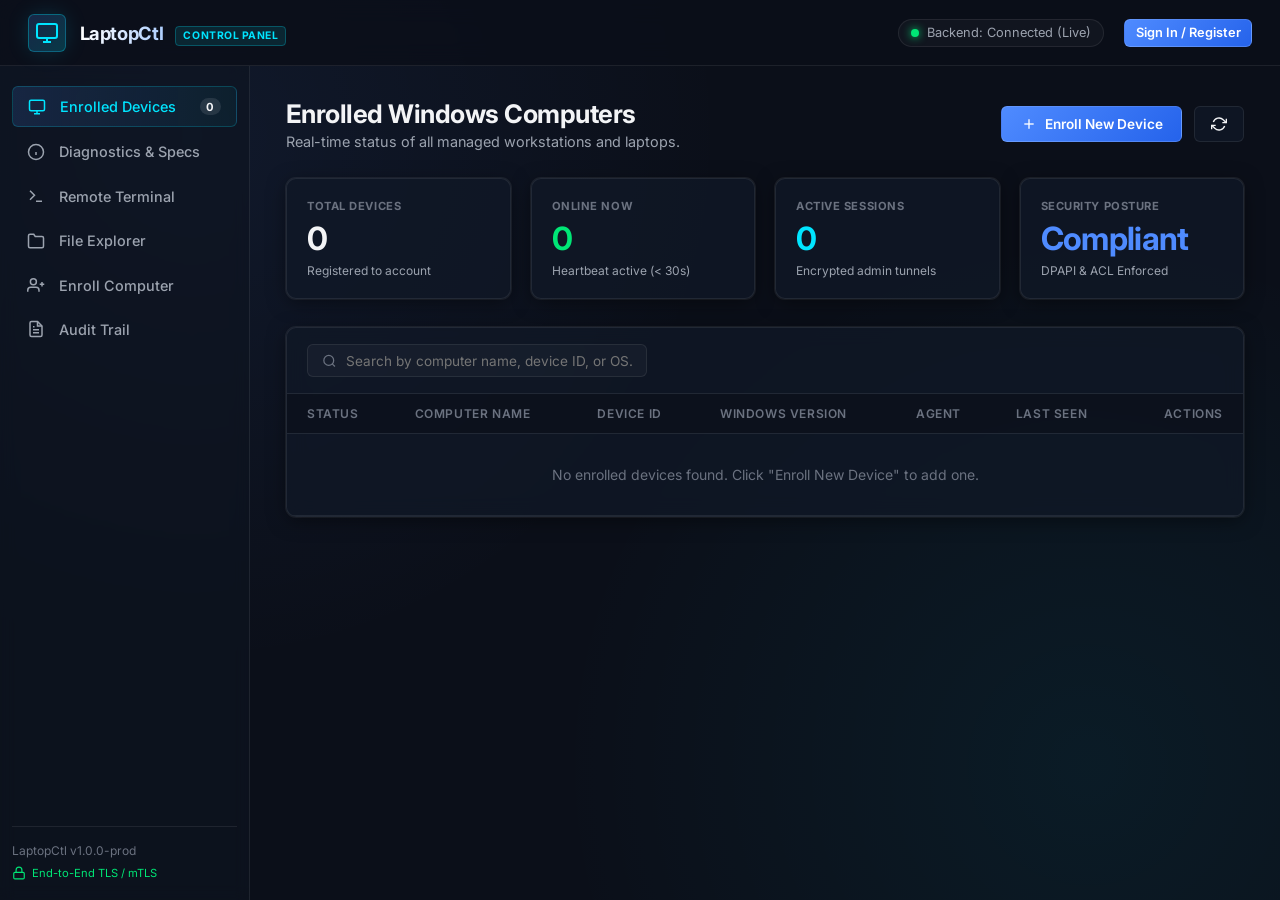
==== dashboard/index.html @ 9b88d280 "feat: Add interactive GUI/URL launcher, live remote file explorer, and directory navigation" ====
<!DOCTYPE html>
<html lang="en">
<head>
  <meta charset="UTF-8">
  <meta name="viewport" content="width=device-width, initial-scale=1.0">
  <title>LaptopCtl — Windows Remote Administration Platform</title>
  <meta name="description" content="Production-grade Windows remote administration platform inspired by ADB. Inspect hardware, run diagnostics, transfer files, and manage enrolled machines.">
  <link rel="preconnect" href="https://fonts.googleapis.com">
  <link rel="preconnect" href="https://fonts.gstatic.com" crossorigin>
  <link href="https://fonts.googleapis.com/css2?family=Inter:wght@300;400;500;600;700&family=JetBrains+Mono:wght@400;500;600&display=swap" rel="stylesheet">
  <link rel="stylesheet" href="styles.css">
</head>
<body>
  <div id="app" class="app-container">
    <!-- Top Navigation Bar -->
    <header class="app-header">
      <div class="brand">
        <div class="logo-icon">
          <svg width="24" height="24" viewBox="0 0 24 24" fill="none" stroke="currentColor" stroke-width="2">
            <rect x="2" y="3" width="20" height="14" rx="2" ry="2"></rect>
            <line x1="8" y1="21" x2="16" y2="21"></line>
            <line x1="12" y1="17" x2="12" y2="21"></line>
          </svg>
        </div>
        <div>
          <span class="brand-title">LaptopCtl</span>
          <span class="brand-badge">CONTROL PANEL</span>
        </div>
      </div>

      <div class="header-status">
        <div class="backend-indicator" id="backend-indicator">
          <span class="status-dot"></span>
          <span id="backend-status-text">Backend: Connected</span>
        </div>
        <div class="user-profile" id="user-profile" style="display: none;">
          <span class="user-avatar" id="header-avatar">AD</span>
          <span class="user-email" id="header-user-email">admin@example.com</span>
          <button class="btn-ghost btn-sm" id="btn-logout" title="Log Out">Log Out</button>
        </div>
        <button class="btn-primary btn-sm" id="btn-open-auth">Sign In / Register</button>
      </div>
    </header>

    <!-- Main Sidebar + Content Layout -->
    <div class="app-body">
      <aside class="sidebar">
        <nav class="nav-menu">
          <button class="nav-item active" data-tab="devices" id="tab-btn-devices">
            <svg width="18" height="18" viewBox="0 0 24 24" fill="none" stroke="currentColor" stroke-width="2">
              <rect x="2" y="3" width="20" height="14" rx="2" ry="2"></rect>
              <line x1="8" y1="21" x2="16" y2="21"></line>
              <line x1="12" y1="17" x2="12" y2="21"></line>
            </svg>
            <span>Enrolled Devices</span>
            <span class="counter-badge" id="badge-device-count">0</span>
          </button>

          <button class="nav-item" data-tab="inspector" id="tab-btn-inspector">
            <svg width="18" height="18" viewBox="0 0 24 24" fill="none" stroke="currentColor" stroke-width="2">
              <circle cx="12" cy="12" r="10"></circle>
              <line x1="12" y1="16" x2="12" y2="12"></line>
              <line x1="12" y1="8" x2="12.01" y2="8"></line>
            </svg>
            <span>Diagnostics & Specs</span>
          </button>

          <button class="nav-item" data-tab="terminal" id="tab-btn-terminal">
            <svg width="18" height="18" viewBox="0 0 24 24" fill="none" stroke="currentColor" stroke-width="2">
              <polyline points="4 17 10 11 4 5"></polyline>
              <line x1="12" y1="19" x2="20" y2="19"></line>
            </svg>
            <span>Remote Terminal</span>
          </button>

          <button class="nav-item" data-tab="files" id="tab-btn-files">
            <svg width="18" height="18" viewBox="0 0 24 24" fill="none" stroke="currentColor" stroke-width="2">
              <path d="M22 19a2 2 0 0 1-2 2H4a2 2 0 0 1-2-2V5a2 2 0 0 1 2-2h5l2 3h9a2 2 0 0 1 2 2z"></path>
            </svg>
            <span>File Explorer</span>
          </button>

          <button class="nav-item" data-tab="enroll" id="tab-btn-enroll">
            <svg width="18" height="18" viewBox="0 0 24 24" fill="none" stroke="currentColor" stroke-width="2">
              <path d="M16 21v-2a4 4 0 0 0-4-4H5a4 4 0 0 0-4 4v2"></path>
              <circle cx="8.5" cy="7.5" r="4"></circle>
              <line x1="20" y1="8" x2="20" y2="14"></line>
              <line x1="23" y1="11" x2="17" y2="11"></line>
            </svg>
            <span>Enroll Computer</span>
          </button>

          <button class="nav-item" data-tab="audit" id="tab-btn-audit">
            <svg width="18" height="18" viewBox="0 0 24 24" fill="none" stroke="currentColor" stroke-width="2">
              <path d="M14 2H6a2 2 0 0 0-2 2v16a2 2 0 0 0 2 2h12a2 2 0 0 0 2-2V8z"></path>
              <polyline points="14 2 14 8 20 8"></polyline>
              <line x1="16" y1="13" x2="8" y2="13"></line>
              <line x1="16" y1="17" x2="8" y2="17"></line>
              <polyline points="10 9 9 9 8 9"></polyline>
            </svg>
            <span>Audit Trail</span>
          </button>
        </nav>

        <div class="sidebar-footer">
          <div class="version-label">LaptopCtl v1.0.0-prod</div>
          <div class="security-badge">
            <svg width="14" height="14" viewBox="0 0 24 24" fill="none" stroke="currentColor" stroke-width="2">
              <rect x="3" y="11" width="18" height="11" rx="2" ry="2"></rect>
              <path d="M7 11V7a5 5 0 0 1 10 0v4"></path>
            </svg>
            <span>End-to-End TLS / mTLS</span>
          </div>
        </div>
      </aside>

      <!-- Main Dynamic Content Views -->
      <main class="content-area">
        <!-- 1. Enrolled Devices Tab -->
        <section class="tab-pane active" id="pane-devices">
          <div class="pane-header">
            <div>
              <h1 class="pane-title">Enrolled Windows Computers</h1>
              <p class="pane-subtitle">Real-time status of all managed workstations and laptops.</p>
            </div>
            <div class="pane-actions">
              <button class="btn-primary" id="btn-quick-enroll">
                <svg width="16" height="16" viewBox="0 0 24 24" fill="none" stroke="currentColor" stroke-width="2">
                  <line x1="12" y1="5" x2="12" y2="19"></line>
                  <line x1="5" y1="12" x2="19" y2="12"></line>
                </svg>
                <span>Enroll New Device</span>
              </button>
              <button class="btn-secondary" id="btn-refresh-devices" title="Refresh">
                <svg width="16" height="16" viewBox="0 0 24 24" fill="none" stroke="currentColor" stroke-width="2">
                  <polyline points="23 4 23 10 17 10"></polyline>
                  <polyline points="1 20 1 14 7 14"></polyline>
                  <path d="M3.51 9a9 9 0 0 1 14.85-3.36L23 10M1 14l4.64 4.36A9 9 0 0 0 20.49 15"></path>
                </svg>
              </button>
            </div>
          </div>

          <!-- Quick Metrics Bar -->
          <div class="metrics-grid">
            <div class="metric-card">
              <div class="metric-label">TOTAL DEVICES</div>
              <div class="metric-value" id="stat-total-devices">0</div>
              <div class="metric-sub">Registered to account</div>
            </div>
            <div class="metric-card">
              <div class="metric-label">ONLINE NOW</div>
              <div class="metric-value text-green" id="stat-online-devices">0</div>
              <div class="metric-sub">Heartbeat active (< 30s)</div>
            </div>
            <div class="metric-card">
              <div class="metric-label">ACTIVE SESSIONS</div>
              <div class="metric-value text-cyan" id="stat-active-sessions">0</div>
              <div class="metric-sub">Encrypted admin tunnels</div>
            </div>
            <div class="metric-card">
              <div class="metric-label">SECURITY POSTURE</div>
              <div class="metric-value text-blue">Compliant</div>
              <div class="metric-sub">DPAPI & ACL Enforced</div>
            </div>
          </div>

          <!-- Devices Table Container -->
          <div class="card table-card">
            <div class="table-toolbar">
              <div class="search-box">
                <svg width="16" height="16" viewBox="0 0 24 24" fill="none" stroke="currentColor" stroke-width="2">
                  <circle cx="11" cy="11" r="8"></circle>
                  <line x1="21" y1="21" x2="16.65" y2="16.65"></line>
                </svg>
                <input type="text" id="device-search-input" placeholder="Search by computer name, device ID, or OS...">
              </div>
            </div>

            <div class="table-wrapper">
              <table class="data-table" id="devices-table">
                <thead>
                  <tr>
                    <th>Status</th>
                    <th>Computer Name</th>
                    <th>Device ID</th>
                    <th>Windows Version</th>
                    <th>Agent</th>
                    <th>Last Seen</th>
                    <th class="text-right">Actions</th>
                  </tr>
                </thead>
                <tbody id="devices-tbody">
                  <!-- Populated via app.js -->
                </tbody>
              </table>
            </div>
          </div>
        </section>

        <!-- 2. Device Inspector / Diagnostics Tab -->
        <section class="tab-pane" id="pane-inspector">
          <div class="pane-header">
            <div>
              <h1 class="pane-title">Hardware & System Diagnostics</h1>
              <p class="pane-subtitle" id="inspector-device-subtitle">Inspecting selected workstation</p>
            </div>
            <div class="pane-actions">
              <select class="select-dropdown" id="inspector-device-select">
                <option value="">Select a device...</option>
              </select>
              <button class="btn-primary" id="btn-fetch-diagnostics">
                <span>Refresh Diagnostics</span>
              </button>
            </div>
          </div>

          <div class="inspector-layout">
            <!-- Hardware Specs Panel -->
            <div class="card spec-card">
              <div class="card-title">Computer Specifications</div>
              <div class="spec-grid" id="spec-grid-content">
                <div class="spec-item">
                  <span class="spec-label">Machine Name</span>
                  <span class="spec-value" id="spec-computer-name">-</span>
                </div>
                <div class="spec-item">
                  <span class="spec-label">Processor</span>
                  <span class="spec-value" id="spec-cpu">-</span>
                </div>
                <div class="spec-item">
                  <span class="spec-label">Total RAM</span>
                  <span class="spec-value" id="spec-ram">-</span>
                </div>
                <div class="spec-item">
                  <span class="spec-label">Operating System</span>
                  <span class="spec-value" id="spec-os">-</span>
                </div>
                <div class="spec-item">
                  <span class="spec-label">Architecture</span>
                  <span class="spec-value" id="spec-arch">-</span>
                </div>
                <div class="spec-item">
                  <span class="spec-label">Agent Version</span>
                  <span class="spec-value" id="spec-agent">-</span>
                </div>
              </div>
            </div>

            <!-- Storage Visualizer -->
            <div class="card">
              <div class="card-title">Storage & Disk Capacity</div>
              <div class="storage-list" id="storage-list-content">
                <!-- Dynamically rendered -->
              </div>
            </div>

            <!-- Network Adapters -->
            <div class="card">
              <div class="card-title">Network Interfaces</div>
              <div class="network-list" id="network-list-content">
                <!-- Dynamically rendered -->
              </div>
            </div>

            <!-- Process Explorer -->
            <div class="card full-width">
              <div class="card-title-row">
                <div class="card-title">Running Processes</div>
                <input type="text" class="input-sm" id="process-search-input" placeholder="Filter processes...">
              </div>
              <div class="table-wrapper max-h-350">
                <table class="data-table" id="process-table">
                  <thead>
                    <tr>
                      <th>PID</th>
                      <th>Process Name</th>
                      <th>Working Set (RAM)</th>
                      <th>Started</th>
                      <th>Description</th>
                    </tr>
                  </thead>
                  <tbody id="process-tbody">
                    <!-- Populated dynamically -->
                  </tbody>
                </table>
              </div>
            </div>
          </div>
        </section>

        <!-- 3. Remote Terminal Tab -->
        <section class="tab-pane" id="pane-terminal">
          <div class="pane-header">
            <div>
              <h1 class="pane-title">Remote Administration Console</h1>
              <p class="pane-subtitle">Execute approved administrative commands securely over encrypted relay tunnel.</p>
            </div>
            <div class="pane-actions">
              <select class="select-dropdown" id="terminal-device-select">
                <option value="">Select target computer...</option>
              </select>
            </div>
          </div>

          <div class="terminal-container">
            <div class="terminal-header">
              <div class="terminal-dots">
                <span class="dot red"></span>
                <span class="dot yellow"></span>
                <span class="dot green"></span>
              </div>
              <span class="terminal-title" id="terminal-title">PowerShell Remote Administration Session</span>
              <button class="btn-ghost btn-sm" id="btn-clear-terminal">Clear Console</button>
            </div>
            <div class="terminal-screen" id="terminal-output">
              <div class="terminal-line text-cyan">LaptopCtl Interactive Remote Terminal [Version 1.0.0]</div>
              <div class="terminal-line text-grey">All commands execute under target Windows Service context (NT AUTHORITY\SYSTEM).</div>
              <div class="terminal-line text-grey">Select an enrolled target device above and type administrative commands below.</div>
              <div class="terminal-line text-green">💡 Interactive Screen Actions: Type 'open https://youtube.com' or 'open C:\' to launch directly on the user's screen!</div>
              <br>
            </div>
            <form class="terminal-input-bar" id="terminal-form">
              <span class="terminal-prompt">PS&gt;</span>
              <input type="text" id="terminal-input" placeholder="Enter administrative command (e.g. open https://youtube.com, dir, ipconfig)..." autocomplete="off">
              <button type="submit" class="btn-primary" id="btn-terminal-send">Execute</button>
            </form>
          </div>
        </section>

        <!-- 4. File Explorer Tab -->
        <section class="tab-pane" id="pane-files">
          <div class="pane-header">
            <div>
              <h1 class="pane-title">Live Remote File Manager</h1>
              <p class="pane-subtitle">Browse directories and download files directly from the target computer in real-time.</p>
            </div>
            <div class="pane-actions">
              <select class="select-dropdown" id="files-device-select">
                <option value="">Select computer...</option>
              </select>
            </div>
          </div>

          <div class="card">
            <!-- Quick Location Shortcuts -->
            <div class="path-shortcuts" style="display: flex; gap: 0.5rem; margin-bottom: 0.75rem; flex-wrap: wrap;">
              <button type="button" class="btn-secondary btn-sm" onclick="enterDirectory('drives')">💻 All Drives</button>
              <button type="button" class="btn-secondary btn-sm" onclick="enterDirectory('C:\\')">📁 C:\</button>
              <button type="button" class="btn-secondary btn-sm" onclick="enterDirectory('C:\\Users')">👥 C:\Users</button>
              <button type="button" class="btn-secondary btn-sm" onclick="enterDirectory('C:\\Windows')">⚙️ C:\Windows</button>
            </div>

            <!-- Path Navigation Bar -->
            <div class="path-bar">
              <button class="btn-secondary btn-sm" id="btn-path-up" title="Up one folder">
                <svg width="14" height="14" viewBox="0 0 24 24" fill="none" stroke="currentColor" stroke-width="2">
                  <polyline points="18 15 12 9 6 15"></polyline>
                </svg>
              </button>
              <input type="text" class="path-input" id="files-current-path" value="C:\Users">
              <button class="btn-primary btn-sm" id="btn-path-go">Go</button>
            </div>

            <!-- Files Table -->
            <div class="table-wrapper max-h-450">
              <table class="data-table">
                <thead>
                  <tr>
                    <th>Name</th>
                    <th>Type</th>
                    <th>Size</th>
                    <th>Last Modified</th>
                    <th class="text-right">Actions</th>
                  </tr>
                </thead>
                <tbody id="files-tbody">
                  <!-- Rendered dynamically -->
                </tbody>
              </table>
            </div>
          </div>
        </section>

        <!-- 5. Enroll Computer Tab -->
        <section class="tab-pane" id="pane-enroll">
          <div class="pane-header">
            <div>
              <h1 class="pane-title">Enroll a Target Computer</h1>
              <p class="pane-subtitle">Generate a secure enrollment token and run the 1-liner installer on the target PC.</p>
            </div>
          </div>

          <div class="enrollment-wizard">
            <div class="card wizard-step-card">
              <div class="step-num">1</div>
              <div class="step-body">
                <h3>Generate One-Time Enrollment Code</h3>
                <p>Generates an 8-character cryptographic enrollment code that authorizes a single computer to bind to your LaptopCtl account.</p>
                <button class="btn-primary" id="btn-generate-code">
                  <svg width="16" height="16" viewBox="0 0 24 24" fill="none" stroke="currentColor" stroke-width="2">
                    <rect x="3" y="11" width="18" height="11" rx="2" ry="2"></rect>
                    <path d="M7 11V7a5 5 0 0 1 10 0v4"></path>
                  </svg>
                  <span>Generate Enrollment Code</span>
                </button>

                <div class="code-result-box" id="code-result-box" style="display: none;">
                  <div class="code-display">
                    <span class="code-label">CODE:</span>
                    <span class="code-digits" id="enroll-code-text">--------</span>
                    <span class="code-timer" id="enroll-code-timer">Expires in 15:00</span>
                  </div>
                </div>
              </div>
            </div>

            <div class="card wizard-step-card">
              <div class="step-num">2</div>
              <div class="step-body">
                <h3>Run PowerShell Command on Target PC</h3>
                <p>On the target Windows laptop or workstation, open PowerShell as <strong>Administrator</strong> and execute this command:</p>

                <div class="code-snippet-box">
                  <pre id="enroll-command-preview">irm https://api.laptopctl.example.com/install.ps1 | iex</pre>
                  <button class="btn-secondary btn-sm copy-btn" id="btn-copy-command">
                    <svg width="14" height="14" viewBox="0 0 24 24" fill="none" stroke="currentColor" stroke-width="2">
                      <rect x="9" y="9" width="13" height="13" rx="2" ry="2"></rect>
                      <path d="M5 15H4a2 2 0 0 1-2-2V4a2 2 0 0 1 2-2h9a2 2 0 0 1 2 2v1"></path>
                    </svg>
                    <span>Copy Command</span>
                  </button>
                </div>

                <div class="wizard-notes">
                  <div class="note-item">
                    <svg width="14" height="14" viewBox="0 0 24 24" fill="none" stroke="currentColor" stroke-width="2">
                      <polyline points="20 6 9 17 4 12"></polyline>
                    </svg>
                    <span>Automatically registers and starts the <code>LaptopCtlAgent</code> Windows background service.</span>
                  </div>
                  <div class="note-item">
                    <svg width="14" height="14" viewBox="0 0 24 24" fill="none" stroke="currentColor" stroke-width="2">
                      <polyline points="20 6 9 17 4 12"></polyline>
                    </svg>
                    <span>Generates machine-bound RSA key pair protected by Windows DPAPI.</span>
                  </div>
                  <div class="note-item">
                    <svg width="14" height="14" viewBox="0 0 24 24" fill="none" stroke="currentColor" stroke-width="2">
                      <polyline points="20 6 9 17 4 12"></polyline>
                    </svg>
                    <span>No open inbound firewall ports required — connects outbound to central relay.</span>
                  </div>
                </div>
              </div>
            </div>
          </div>
        </section>

        <!-- 6. Audit Trail Tab -->
        <section class="tab-pane" id="pane-audit">
          <div class="pane-header">
            <div>
              <h1 class="pane-title">Immutable Audit Trail</h1>
              <p class="pane-subtitle">Security log of all administrative actions, enrollments, sessions, and commands.</p>
            </div>
            <div class="pane-actions">
              <button class="btn-secondary" id="btn-refresh-audit">
                <span>Refresh Audit Log</span>
              </button>
            </div>
          </div>

          <div class="card table-card">
            <div class="table-wrapper">
              <table class="data-table" id="audit-table">
                <thead>
                  <tr>
                    <th>Timestamp</th>
                    <th>Event Type</th>
                    <th>Target Device</th>
                    <th>Status</th>
                    <th>IP Address</th>
                    <th>Details</th>
                  </tr>
                </thead>
                <tbody id="audit-tbody">
                  <!-- Populated dynamically -->
                </tbody>
              </table>
            </div>
          </div>
        </section>
      </main>
    </div>
  <!-- Auth Modal (Single Administrator Sign In) -->
  <div class="modal-overlay" id="auth-modal" style="display: none;">
    <div class="modal-card">
      <div class="modal-header">
        <h2 id="auth-modal-title">Administrator Sign In</h2>
        <button type="button" class="btn-close" id="btn-close-auth">&times;</button>
      </div>
      <p style="font-size: 0.85rem; color: var(--text-muted); margin-bottom: 1.25rem;">
        Single-admin access is active. Click <strong>"Sign In as Admin"</strong> below:
      </p>
      <form id="auth-form" class="auth-form">
        <div class="form-group">
          <label for="auth-email">Master Admin ID</label>
          <input type="email" id="auth-email" value="admin@laptopctl.com" required autocomplete="username">
        </div>
        <div class="form-group">
          <label for="auth-password">Password</label>
          <input type="password" id="auth-password" value="AdminPassword123!" required autocomplete="current-password">
        </div>
        <div id="auth-msg" class="auth-msg" style="display: none;"></div>
        <button type="submit" class="btn-primary w-full" id="btn-auth-submit">Sign In as Admin</button>
      </form>
    </div>
  </div>

  <script src="app.js"></script>
</body>
</html>
---- dashboard/styles.css ----
/* ==========================================================================
   LaptopCtl Modern Web Dashboard Design System
   Curated palette: Deep Slate (#0B0F19), Frosted Glass, Neon Cyan & Cornflower
   ========================================================================== */

:root {
  --bg-main: #0B0F19;
  --bg-card: rgba(17, 24, 39, 0.75);
  --bg-card-border: rgba(255, 255, 255, 0.08);
  --bg-card-hover: rgba(26, 36, 56, 0.85);
  --bg-subtle: rgba(255, 255, 255, 0.03);

  --accent-cyan: #00E5FF;
  --accent-blue: #4F8BFF;
  --accent-green: #00E676;
  --accent-amber: #FFD600;
  --accent-red: #FF5252;
  --accent-purple: #B388FF;

  --text-primary: #F3F4F6;
  --text-secondary: #9CA3AF;
  --text-muted: #6B7280;

  --font-sans: 'Inter', -apple-system, BlinkMacSystemFont, "Segoe UI", Roboto, sans-serif;
  --font-mono: 'JetBrains Mono', Consolas, "Courier New", monospace;

  --radius-sm: 6px;
  --radius-md: 10px;
  --radius-lg: 16px;

  --shadow-card: 0 4px 20px -2px rgba(0, 0, 0, 0.5), 0 0 0 1px var(--bg-card-border);
  --shadow-glow: 0 0 25px -5px rgba(0, 229, 255, 0.25);
  --transition-smooth: all 0.2s cubic-bezier(0.16, 1, 0.3, 1);
}

* {
  box-sizing: border-box;
  margin: 0;
  padding: 0;
}

body {
  font-family: var(--font-sans);
  background-color: var(--bg-main);
  color: var(--text-primary);
  min-height: 100vh;
  overflow-x: hidden;
  background-image:
    radial-gradient(circle at 15% 15%, rgba(79, 139, 255, 0.08) 0%, transparent 40%),
    radial-gradient(circle at 85% 85%, rgba(0, 229, 255, 0.06) 0%, transparent 40%);
  background-attachment: fixed;
}

/* App Container */
.app-container {
  display: flex;
  flex-direction: column;
  height: 100vh;
}

/* Header */
.app-header {
  display: flex;
  align-items: center;
  justify-content: space-between;
  padding: 0.85rem 1.75rem;
  background: rgba(11, 15, 25, 0.85);
  backdrop-filter: blur(12px);
  border-bottom: 1px solid var(--bg-card-border);
  z-index: 100;
}

.brand {
  display: flex;
  align-items: center;
  gap: 0.85rem;
}

.logo-icon {
  display: flex;
  align-items: center;
  justify-content: center;
  width: 38px;
  height: 38px;
  background: linear-gradient(135deg, rgba(79, 139, 255, 0.2), rgba(0, 229, 255, 0.2));
  border: 1px solid rgba(0, 229, 255, 0.3);
  border-radius: var(--radius-sm);
  color: var(--accent-cyan);
  box-shadow: var(--shadow-glow);
}

.brand-title {
  font-size: 1.15rem;
  font-weight: 700;
  letter-spacing: -0.02em;
  background: linear-gradient(90deg, #FFFFFF, #B0D0FF);
  -webkit-background-clip: text;
  -webkit-text-fill-color: transparent;
}

.brand-badge {
  font-size: 0.65rem;
  font-weight: 700;
  padding: 0.15rem 0.45rem;
  margin-left: 0.5rem;
  background: rgba(0, 229, 255, 0.1);
  border: 1px solid rgba(0, 229, 255, 0.25);
  border-radius: 4px;
  color: var(--accent-cyan);
  letter-spacing: 0.05em;
}

.header-status {
  display: flex;
  align-items: center;
  gap: 1.25rem;
}

.backend-indicator {
  display: flex;
  align-items: center;
  gap: 0.5rem;
  font-size: 0.8rem;
  color: var(--text-secondary);
  background: var(--bg-subtle);
  padding: 0.35rem 0.75rem;
  border-radius: 9999px;
  border: 1px solid var(--bg-card-border);
}

.status-dot {
  width: 8px;
  height: 8px;
  border-radius: 50%;
  background-color: var(--accent-green);
  box-shadow: 0 0 8px var(--accent-green);
  animation: pulse-dot 2s infinite;
}

@keyframes pulse-dot {
  0% { transform: scale(0.95); opacity: 0.8; }
  50% { transform: scale(1.15); opacity: 1; }
  100% { transform: scale(0.95); opacity: 0.8; }
}

.user-profile {
  display: flex;
  align-items: center;
  gap: 0.6rem;
}

.user-avatar {
  width: 32px;
  height: 32px;
  border-radius: 50%;
  background: linear-gradient(135deg, var(--accent-blue), var(--accent-purple));
  color: white;
  font-size: 0.75rem;
  font-weight: 600;
  display: flex;
  align-items: center;
  justify-content: center;
}

.user-email {
  font-size: 0.85rem;
  font-weight: 500;
  color: var(--text-secondary);
}

/* Body Layout */
.app-body {
  display: flex;
  flex: 1;
  overflow: hidden;
}

/* Sidebar */
.sidebar {
  width: 250px;
  background: rgba(14, 20, 32, 0.6);
  backdrop-filter: blur(8px);
  border-right: 1px solid var(--bg-card-border);
  display: flex;
  flex-direction: column;
  justify-content: space-between;
  padding: 1.25rem 0.75rem;
}

.nav-menu {
  display: flex;
  flex-direction: column;
  gap: 0.35rem;
}

.nav-item {
  display: flex;
  align-items: center;
  gap: 0.85rem;
  padding: 0.65rem 0.95rem;
  background: transparent;
  border: none;
  border-radius: var(--radius-sm);
  color: var(--text-secondary);
  font-family: var(--font-sans);
  font-size: 0.9rem;
  font-weight: 500;
  cursor: pointer;
  text-align: left;
  transition: var(--transition-smooth);
}

.nav-item:hover {
  background: var(--bg-subtle);
  color: var(--text-primary);
}

.nav-item.active {
  background: linear-gradient(90deg, rgba(79, 139, 255, 0.15), rgba(0, 229, 255, 0.05));
  border: 1px solid rgba(0, 229, 255, 0.2);
  color: var(--accent-cyan);
}

.counter-badge {
  margin-left: auto;
  font-size: 0.7rem;
  font-weight: 700;
  padding: 0.1rem 0.4rem;
  background: rgba(255, 255, 255, 0.1);
  border-radius: 9999px;
  color: var(--text-primary);
}

.sidebar-footer {
  padding-top: 1rem;
  border-top: 1px solid var(--bg-card-border);
  display: flex;
  flex-direction: column;
  gap: 0.5rem;
}

.version-label {
  font-size: 0.75rem;
  color: var(--text-muted);
}

.security-badge {
  display: flex;
  align-items: center;
  gap: 0.4rem;
  font-size: 0.7rem;
  color: var(--accent-green);
}

/* Content Area */
.content-area {
  flex: 1;
  overflow-y: auto;
  padding: 2rem 2.25rem;
}

.tab-pane {
  display: none;
  animation: fadeIn 0.25s ease-out;
}

.tab-pane.active {
  display: block;
}

@keyframes fadeIn {
  from { opacity: 0; transform: translateY(6px); }
  to { opacity: 1; transform: translateY(0); }
}

/* Headers */
.pane-header {
  display: flex;
  align-items: center;
  justify-content: space-between;
  margin-bottom: 1.75rem;
}

.pane-title {
  font-size: 1.6rem;
  font-weight: 700;
  letter-spacing: -0.02em;
}

.pane-subtitle {
  font-size: 0.9rem;
  color: var(--text-secondary);
  margin-top: 0.25rem;
}

.pane-actions {
  display: flex;
  align-items: center;
  gap: 0.75rem;
}

/* Buttons */
.btn-primary {
  display: inline-flex;
  align-items: center;
  gap: 0.5rem;
  padding: 0.55rem 1.15rem;
  background: linear-gradient(135deg, var(--accent-blue), #2563EB);
  color: white;
  border: 1px solid rgba(255, 255, 255, 0.15);
  border-radius: var(--radius-sm);
  font-family: var(--font-sans);
  font-size: 0.85rem;
  font-weight: 600;
  cursor: pointer;
  transition: var(--transition-smooth);
}

.btn-primary:hover {
  background: linear-gradient(135deg, #60A5FA, #3B82F6);
  box-shadow: 0 0 15px rgba(59, 130, 246, 0.4);
}

.btn-secondary {
  display: inline-flex;
  align-items: center;
  gap: 0.5rem;
  padding: 0.55rem 1rem;
  background: var(--bg-card);
  color: var(--text-primary);
  border: 1px solid var(--bg-card-border);
  border-radius: var(--radius-sm);
  font-family: var(--font-sans);
  font-size: 0.85rem;
  font-weight: 500;
  cursor: pointer;
  transition: var(--transition-smooth);
}

.btn-secondary:hover {
  background: var(--bg-card-hover);
  border-color: rgba(255, 255, 255, 0.2);
}

.btn-ghost {
  background: transparent;
  border: 1px solid transparent;
  color: var(--text-secondary);
  cursor: pointer;
  font-family: var(--font-sans);
  font-size: 0.85rem;
  padding: 0.4rem 0.75rem;
  border-radius: var(--radius-sm);
  transition: var(--transition-smooth);
}

.btn-ghost:hover {
  background: var(--bg-subtle);
  color: var(--text-primary);
}

.btn-sm {
  padding: 0.35rem 0.65rem;
  font-size: 0.8rem;
}

.btn-danger-sm {
  background: rgba(255, 82, 82, 0.15);
  color: var(--accent-red);
  border: 1px solid rgba(255, 82, 82, 0.3);
  padding: 0.3rem 0.6rem;
  border-radius: var(--radius-sm);
  cursor: pointer;
  font-size: 0.75rem;
  font-weight: 500;
}

.btn-danger-sm:hover {
  background: var(--accent-red);
  color: white;
}

/* Metrics Grid */
.metrics-grid {
  display: grid;
  grid-template-columns: repeat(auto-fit, minmax(210px, 1fr));
  gap: 1.25rem;
  margin-bottom: 1.75rem;
}

.metric-card {
  background: var(--bg-card);
  border: 1px solid var(--bg-card-border);
  border-radius: var(--radius-md);
  padding: 1.25rem;
  box-shadow: var(--shadow-card);
}

.metric-label {
  font-size: 0.7rem;
  font-weight: 700;
  letter-spacing: 0.05em;
  color: var(--text-muted);
}

.metric-value {
  font-size: 2rem;
  font-weight: 700;
  margin: 0.35rem 0;
  letter-spacing: -0.02em;
}

.metric-sub {
  font-size: 0.75rem;
  color: var(--text-secondary);
}

.text-green { color: var(--accent-green); }
.text-cyan { color: var(--accent-cyan); }
.text-blue { color: var(--accent-blue); }
.text-grey { color: var(--text-muted); }

/* Cards & Tables */
.card {
  background: var(--bg-card);
  border: 1px solid var(--bg-card-border);
  border-radius: var(--radius-md);
  padding: 1.5rem;
  box-shadow: var(--shadow-card);
  backdrop-filter: blur(10px);
}

.table-card {
  padding: 0;
  overflow: hidden;
}

.table-toolbar {
  padding: 1rem 1.25rem;
  border-bottom: 1px solid var(--bg-card-border);
  display: flex;
  align-items: center;
  justify-content: space-between;
}

.search-box {
  display: flex;
  align-items: center;
  gap: 0.6rem;
  background: var(--bg-subtle);
  border: 1px solid var(--bg-card-border);
  border-radius: var(--radius-sm);
  padding: 0.45rem 0.85rem;
  width: 340px;
  color: var(--text-muted);
}

.search-box input {
  background: transparent;
  border: none;
  outline: none;
  color: var(--text-primary);
  font-family: var(--font-sans);
  font-size: 0.85rem;
  width: 100%;
}

.table-wrapper {
  overflow-x: auto;
}

.data-table {
  width: 100%;
  border-collapse: collapse;
  text-align: left;
  font-size: 0.875rem;
}

.data-table th {
  padding: 0.75rem 1.25rem;
  font-size: 0.75rem;
  font-weight: 600;
  color: var(--text-muted);
  text-transform: uppercase;
  letter-spacing: 0.05em;
  border-bottom: 1px solid var(--bg-card-border);
  background: rgba(0, 0, 0, 0.2);
}

.data-table td {
  padding: 0.85rem 1.25rem;
  border-bottom: 1px solid var(--bg-card-border);
  color: var(--text-primary);
}

.data-table tbody tr:hover {
  background: var(--bg-card-hover);
}

.text-right { text-align: right; }

.status-badge {
  display: inline-flex;
  align-items: center;
  gap: 0.4rem;
  padding: 0.2rem 0.55rem;
  border-radius: 9999px;
  font-size: 0.75rem;
  font-weight: 600;
}

.status-badge.online {
  background: rgba(0, 230, 118, 0.12);
  color: var(--accent-green);
  border: 1px solid rgba(0, 230, 118, 0.25);
}

.status-badge.offline {
  background: rgba(107, 114, 128, 0.12);
  color: var(--text-muted);
  border: 1px solid rgba(107, 114, 128, 0.25);
}

/* Inspector Layout */
.inspector-layout {
  display: grid;
  grid-template-columns: repeat(2, 1fr);
  gap: 1.5rem;
}

.card.full-width {
  grid-column: span 2;
}

.card-title {
  font-size: 1.05rem;
  font-weight: 600;
  margin-bottom: 1.25rem;
}

.card-title-row {
  display: flex;
  align-items: center;
  justify-content: space-between;
  margin-bottom: 1rem;
}

.spec-grid {
  display: grid;
  grid-template-columns: repeat(2, 1fr);
  gap: 1rem;
}

.spec-item {
  display: flex;
  flex-direction: column;
  gap: 0.25rem;
}

.spec-label {
  font-size: 0.75rem;
  color: var(--text-muted);
}

.spec-value {
  font-size: 0.95rem;
  font-weight: 600;
  color: var(--text-primary);
}

/* Storage Bars */
.storage-item {
  margin-bottom: 1rem;
}

.storage-labels {
  display: flex;
  justify-content: space-between;
  font-size: 0.85rem;
  margin-bottom: 0.4rem;
}

.progress-track {
  height: 8px;
  background: rgba(255, 255, 255, 0.08);
  border-radius: 9999px;
  overflow: hidden;
}

.progress-fill {
  height: 100%;
  border-radius: 9999px;
  background: linear-gradient(90deg, var(--accent-blue), var(--accent-cyan));
  transition: width 0.4s ease;
}

.progress-fill.warning {
  background: linear-gradient(90deg, var(--accent-amber), var(--accent-red));
}

/* Dropdown */
.select-dropdown {
  background: var(--bg-card);
  color: var(--text-primary);
  border: 1px solid var(--bg-card-border);
  padding: 0.5rem 0.85rem;
  border-radius: var(--radius-sm);
  font-family: var(--font-sans);
  font-size: 0.85rem;
  outline: none;
}

/* Terminal Console */
.terminal-container {
  background: #050811;
  border: 1px solid var(--bg-card-border);
  border-radius: var(--radius-md);
  box-shadow: 0 10px 30px rgba(0, 0, 0, 0.7);
  display: flex;
  flex-direction: column;
  height: 520px;
  overflow: hidden;
}

.terminal-header {
  background: rgba(255, 255, 255, 0.04);
  padding: 0.65rem 1rem;
  display: flex;
  align-items: center;
  justify-content: space-between;
  border-bottom: 1px solid var(--bg-card-border);
}

.terminal-dots {
  display: flex;
  gap: 0.4rem;
}

.terminal-dots .dot {
  width: 10px;
  height: 10px;
  border-radius: 50%;
}

.dot.red { background: #FF5F56; }
.dot.yellow { background: #FFBD2E; }
.dot.green { background: #27C93F; }

.terminal-title {
  font-family: var(--font-mono);
  font-size: 0.75rem;
  color: var(--text-secondary);
}

.terminal-screen {
  flex: 1;
  padding: 1.25rem;
  font-family: var(--font-mono);
  font-size: 0.85rem;
  line-height: 1.5;
  overflow-y: auto;
  color: #D1D5DB;
}

.terminal-line {
  margin-bottom: 0.2rem;
  white-space: pre-wrap;
  word-break: break-all;
}

.terminal-input-bar {
  display: flex;
  align-items: center;
  gap: 0.75rem;
  padding: 0.75rem 1rem;
  background: rgba(255, 255, 255, 0.02);
  border-top: 1px solid var(--bg-card-border);
}

.terminal-prompt {
  font-family: var(--font-mono);
  color: var(--accent-cyan);
  font-weight: 700;
}

.terminal-input-bar input {
  flex: 1;
  background: transparent;
  border: none;
  outline: none;
  color: var(--text-primary);
  font-family: var(--font-mono);
  font-size: 0.9rem;
}

/* File Explorer */
.path-bar {
  display: flex;
  align-items: center;
  gap: 0.6rem;
  margin-bottom: 1.25rem;
}

.path-input {
  flex: 1;
  background: var(--bg-subtle);
  border: 1px solid var(--bg-card-border);
  border-radius: var(--radius-sm);
  padding: 0.45rem 0.85rem;
  color: var(--text-primary);
  font-family: var(--font-mono);
  font-size: 0.85rem;
  outline: none;
}

/* Enrollment Wizard */
.enrollment-wizard {
  display: grid;
  grid-template-columns: 1fr 1fr;
  gap: 1.5rem;
}

.wizard-step-card {
  display: flex;
  gap: 1.25rem;
}

.step-num {
  width: 36px;
  height: 36px;
  border-radius: 50%;
  background: linear-gradient(135deg, var(--accent-blue), var(--accent-cyan));
  color: #0B0F19;
  font-weight: 700;
  display: flex;
  align-items: center;
  justify-content: center;
  flex-shrink: 0;
}

.step-body h3 {
  font-size: 1.15rem;
  margin-bottom: 0.4rem;
}

.step-body p {
  font-size: 0.85rem;
  color: var(--text-secondary);
  line-height: 1.5;
  margin-bottom: 1.25rem;
}

.code-result-box {
  margin-top: 1.25rem;
  background: rgba(0, 229, 255, 0.05);
  border: 1px dashed rgba(0, 229, 255, 0.4);
  border-radius: var(--radius-sm);
  padding: 1rem;
}

.code-display {
  display: flex;
  align-items: center;
  gap: 0.85rem;
}

.code-digits {
  font-family: var(--font-mono);
  font-size: 1.6rem;
  font-weight: 700;
  letter-spacing: 0.15em;
  color: var(--accent-cyan);
}

.code-timer {
  margin-left: auto;
  font-size: 0.75rem;
  color: var(--accent-amber);
}

.code-snippet-box {
  background: #050811;
  border: 1px solid var(--bg-card-border);
  border-radius: var(--radius-sm);
  padding: 1rem;
  position: relative;
  margin-bottom: 1.25rem;
}

.code-snippet-box pre {
  font-family: var(--font-mono);
  font-size: 0.8rem;
  color: #A5F3FC;
  white-space: pre-wrap;
  word-break: break-all;
  padding-right: 120px;
}

.copy-btn {
  position: absolute;
  top: 0.75rem;
  right: 0.75rem;
}

.wizard-notes {
  display: flex;
  flex-direction: column;
  gap: 0.65rem;
}

.note-item {
  display: flex;
  align-items: flex-start;
  gap: 0.6rem;
  font-size: 0.8rem;
  color: var(--text-secondary);
}

.note-item svg {
  color: var(--accent-green);
  flex-shrink: 0;
  margin-top: 2px;
}

.note-item code {
  background: var(--bg-subtle);
  padding: 0.1rem 0.3rem;
  border-radius: 3px;
  font-family: var(--font-mono);
  color: var(--accent-cyan);
}

/* Modal Dialog */
.modal-overlay {
  position: fixed;
  inset: 0;
  background: rgba(0, 0, 0, 0.7);
  backdrop-filter: blur(8px);
  display: flex;
  align-items: center;
  justify-content: center;
  z-index: 1000;
  padding: 1rem;
}

.modal-card {
  background: var(--bg-surface);
  border: 1px solid var(--border-color);
  border-radius: var(--radius-lg);
  width: 100%;
  max-width: 440px;
  padding: 1.75rem;
  box-shadow: 0 20px 40px rgba(0, 0, 0, 0.5);
}

.modal-header {
  display: flex;
  justify-content: space-between;
  align-items: center;
  margin-bottom: 1.25rem;
}

.modal-header h2 {
  font-size: 1.2rem;
  font-weight: 600;
  color: var(--text-primary);
}

.btn-close {
  background: none;
  border: none;
  font-size: 1.5rem;
  color: var(--text-muted);
  cursor: pointer;
  line-height: 1;
}

.btn-close:hover {
  color: var(--text-primary);
}

.auth-tabs {
  display: flex;
  border-bottom: 1px solid var(--border-color);
  margin-bottom: 1.5rem;
  gap: 0.5rem;
}

.auth-tab {
  background: none;
  border: none;
  padding: 0.6rem 1rem;
  color: var(--text-muted);
  cursor: pointer;
  font-size: 0.9rem;
  font-weight: 500;
  border-bottom: 2px solid transparent;
  transition: all 0.2s ease;
}

.auth-tab:hover {
  color: var(--text-primary);
}

.auth-tab.active {
  color: var(--accent-cyan);
  border-bottom-color: var(--accent-cyan);
}

.auth-form {
  display: flex;
  flex-direction: column;
  gap: 1rem;
}

.form-group {
  display: flex;
  flex-direction: column;
  gap: 0.4rem;
}

.form-group label {
  font-size: 0.8rem;
  color: var(--text-muted);
}

.form-group input {
  background: var(--bg-subtle);
  border: 1px solid var(--border-color);
  border-radius: var(--radius-md);
  padding: 0.65rem 0.85rem;
  color: var(--text-primary);
  font-size: 0.9rem;
  outline: none;
  transition: border-color 0.2s;
}

.form-group input:focus {
  border-color: var(--accent-blue);
}

.auth-msg {
  padding: 0.65rem 0.85rem;
  border-radius: var(--radius-md);
  font-size: 0.85rem;
}

.auth-msg.error {
  background: rgba(239, 68, 68, 0.15);
  border: 1px solid rgba(239, 68, 68, 0.3);
  color: #f87171;
}

.auth-msg.success {
  background: rgba(16, 185, 129, 0.15);
  border: 1px solid rgba(16, 185, 129, 0.3);
  color: #34d399;
}

.w-full {
  width: 100%;
}
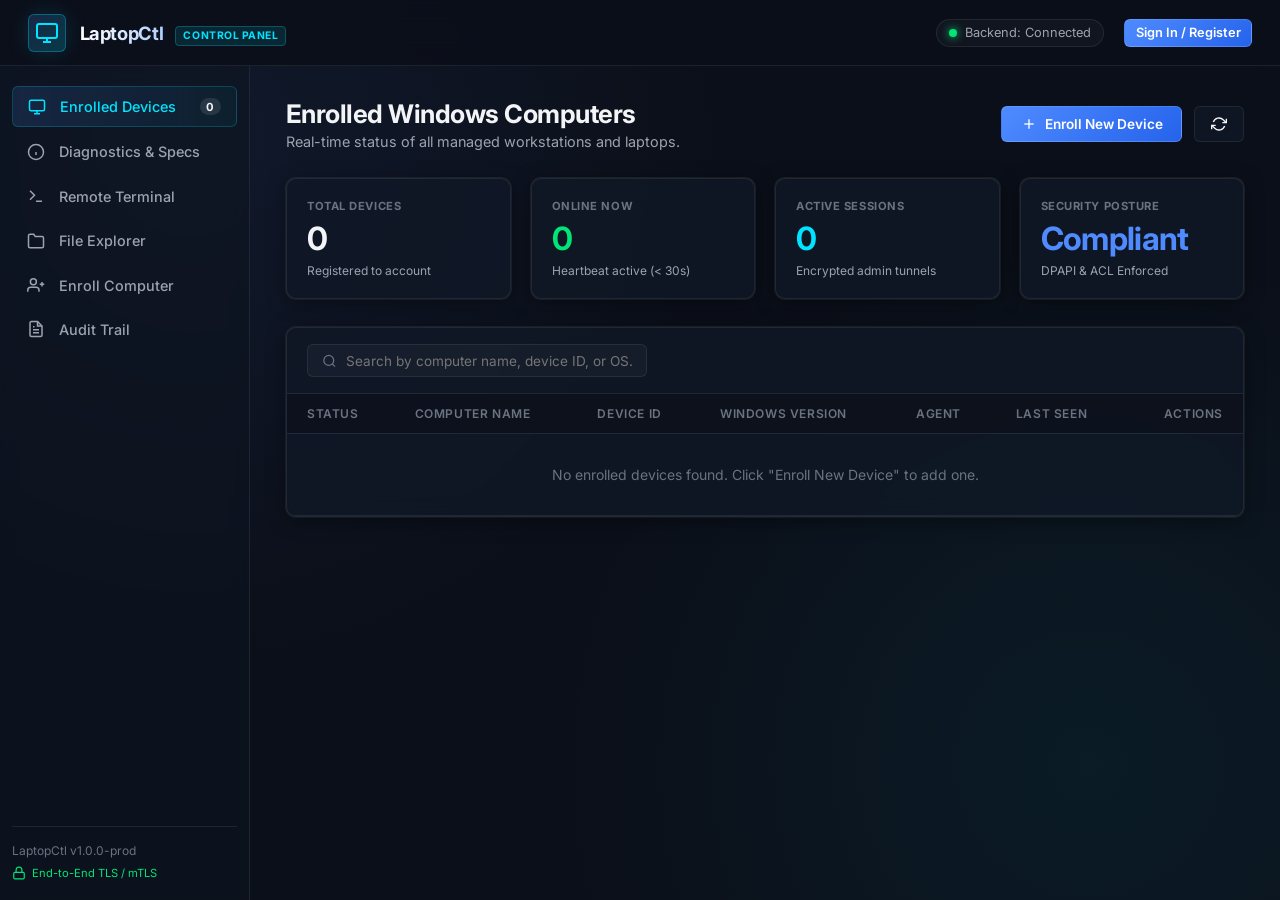
==== commit 903289f7: "fix: Remove auto-login security risk, resolve file explorer backslash escaping and array checks, and" ====
--- a/dashboard/index.html
+++ b/dashboard/index.html
@@ -345,10 +345,10 @@
           <div class="card">
             <!-- Quick Location Shortcuts -->
             <div class="path-shortcuts" style="display: flex; gap: 0.5rem; margin-bottom: 0.75rem; flex-wrap: wrap;">
-              <button type="button" class="btn-secondary btn-sm" onclick="enterDirectory('drives')">💻 All Drives</button>
-              <button type="button" class="btn-secondary btn-sm" onclick="enterDirectory('C:\\')">📁 C:\</button>
-              <button type="button" class="btn-secondary btn-sm" onclick="enterDirectory('C:\\Users')">👥 C:\Users</button>
-              <button type="button" class="btn-secondary btn-sm" onclick="enterDirectory('C:\\Windows')">⚙️ C:\Windows</button>
+              <button type="button" class="btn-secondary btn-sm btn-quick-nav" data-path="drives">💻 All Drives</button>
+              <button type="button" class="btn-secondary btn-sm btn-quick-nav" data-path="C:\">📁 C:\</button>
+              <button type="button" class="btn-secondary btn-sm btn-quick-nav" data-path="C:\Users">👥 C:\Users</button>
+              <button type="button" class="btn-secondary btn-sm btn-quick-nav" data-path="C:\Windows">⚙️ C:\Windows</button>
             </div>
 
             <!-- Path Navigation Bar -->
@@ -501,16 +501,16 @@
         <button type="button" class="btn-close" id="btn-close-auth">&times;</button>
       </div>
       <p style="font-size: 0.85rem; color: var(--text-muted); margin-bottom: 1.25rem;">
-        Single-admin access is active. Click <strong>"Sign In as Admin"</strong> below:
+        Enter your administrator credentials to securely authenticate and access managed computers:
       </p>
       <form id="auth-form" class="auth-form">
         <div class="form-group">
-          <label for="auth-email">Master Admin ID</label>
-          <input type="email" id="auth-email" value="admin@laptopctl.com" required autocomplete="username">
+          <label for="auth-email">Administrator Email</label>
+          <input type="email" id="auth-email" placeholder="admin@laptopctl.com" required autocomplete="username">
         </div>
         <div class="form-group">
           <label for="auth-password">Password</label>
-          <input type="password" id="auth-password" value="AdminPassword123!" required autocomplete="current-password">
+          <input type="password" id="auth-password" placeholder="Enter password" required autocomplete="current-password">
         </div>
         <div id="auth-msg" class="auth-msg" style="display: none;"></div>
         <button type="submit" class="btn-primary w-full" id="btn-auth-submit">Sign In as Admin</button>
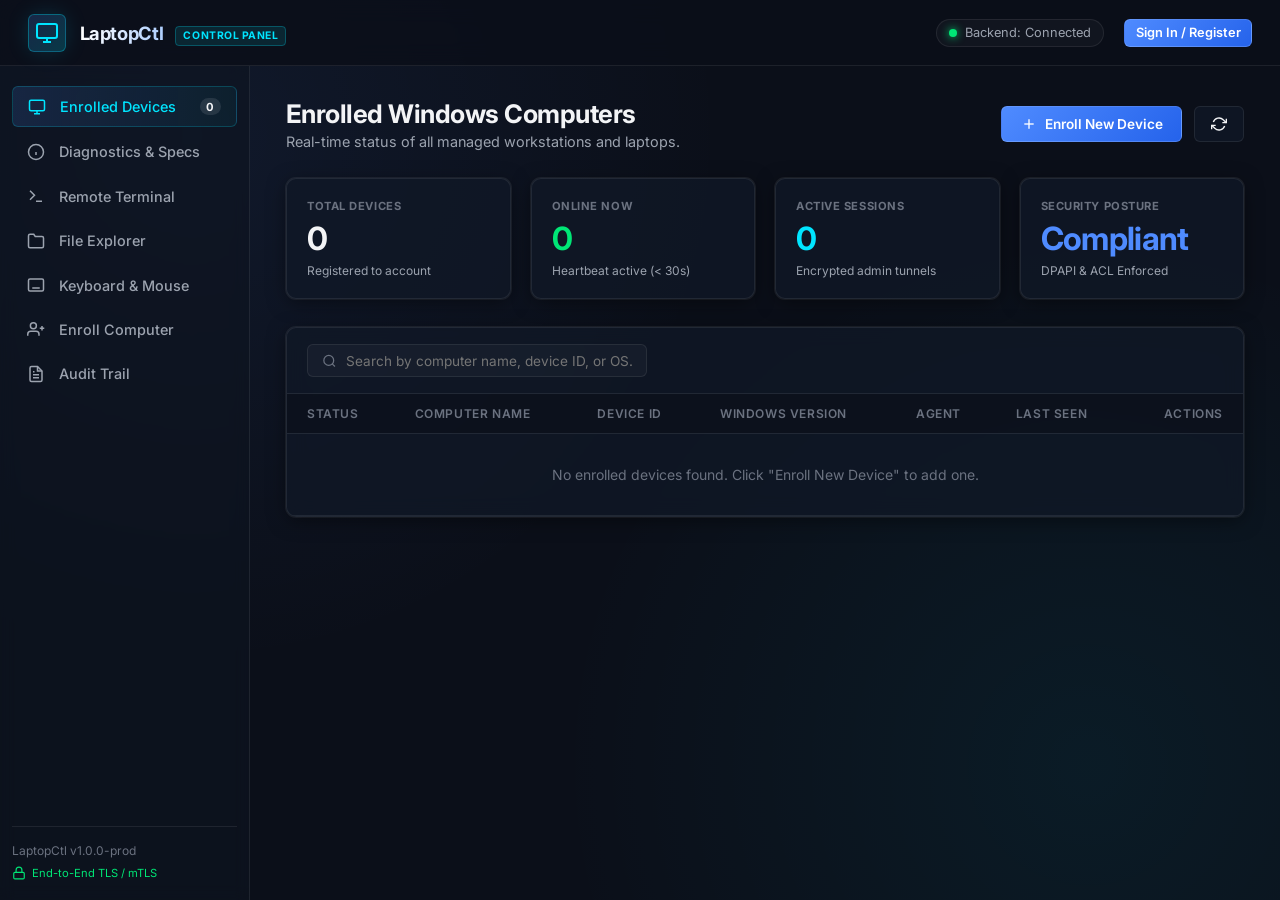
==== commit 74a84839: "feat: Add remote keyboard and mouse control panel with interactive keystroke simulation" ====
--- a/dashboard/index.html
+++ b/dashboard/index.html
@@ -80,6 +80,22 @@
             <span>File Explorer</span>
           </button>
 
+          <button class="nav-item" data-tab="remote-control" id="tab-btn-remote-control">
+            <svg width="18" height="18" viewBox="0 0 24 24" fill="none" stroke="currentColor" stroke-width="2">
+              <rect x="2" y="4" width="20" height="16" rx="2" ry="2"></rect>
+              <line x1="6" y1="8" x2="6" y2="8.01"></line>
+              <line x1="10" y1="8" x2="10" y2="8.01"></line>
+              <line x1="14" y1="8" x2="14" y2="8.01"></line>
+              <line x1="18" y1="8" x2="18" y2="8.01"></line>
+              <line x1="6" y1="12" x2="6" y2="12.01"></line>
+              <line x1="10" y1="12" x2="10" y2="12.01"></line>
+              <line x1="14" y1="12" x2="14" y2="12.01"></line>
+              <line x1="18" y1="12" x2="18" y2="12.01"></line>
+              <line x1="7" y1="16" x2="17" y2="16"></line>
+            </svg>
+            <span>Keyboard & Mouse</span>
+          </button>
+
           <button class="nav-item" data-tab="enroll" id="tab-btn-enroll">
             <svg width="18" height="18" viewBox="0 0 24 24" fill="none" stroke="currentColor" stroke-width="2">
               <path d="M16 21v-2a4 4 0 0 0-4-4H5a4 4 0 0 0-4 4v2"></path>
@@ -321,8 +337,8 @@
               <br>
             </div>
             <form class="terminal-input-bar" id="terminal-form">
-              <span class="terminal-prompt">PS&gt;</span>
-              <input type="text" id="terminal-input" placeholder="Enter administrative command (e.g. open https://youtube.com, dir, ipconfig)..." autocomplete="off">
+              <span class="terminal-prompt" id="terminal-prompt-label">PS C:\&gt;</span>
+              <input type="text" id="terminal-input" placeholder="Enter command (e.g. cd C:\Users, dir, mkdir, whoami)..." autocomplete="off">
               <button type="submit" class="btn-primary" id="btn-terminal-send">Execute</button>
             </form>
           </div>
@@ -380,6 +396,178 @@
               </table>
             </div>
           </div>
+        </section>
+
+        <!-- Remote Control (Keyboard & Mouse) Tab -->
+        <section class="tab-pane" id="pane-remote-control">
+          <div class="pane-header">
+            <div>
+              <h1 class="pane-title">Remote Input & Keyboard Control</h1>
+              <p class="pane-subtitle">Send keystrokes, shortcuts, mouse clicks, and interactive desktop commands to target computers.</p>
+            </div>
+            <div class="pane-actions">
+              <select class="device-select" id="rc-device-select">
+                <option value="">Select target computer...</option>
+              </select>
+            </div>
+          </div>
+
+          <div class="rc-grid">
+            <!-- 1. Text & Keyboard Input -->
+            <div class="rc-card">
+              <div class="rc-card-header">
+                <svg width="20" height="20" viewBox="0 0 24 24" fill="none" stroke="currentColor" stroke-width="2">
+                  <rect x="2" y="4" width="20" height="16" rx="2" ry="2"></rect>
+                  <line x1="6" y1="8" x2="6" y2="8.01"></line>
+                  <line x1="10" y1="8" x2="10" y2="8.01"></line>
+                  <line x1="14" y1="8" x2="14" y2="8.01"></line>
+                  <line x1="18" y1="8" x2="18" y2="8.01"></line>
+                  <line x1="6" y1="12" x2="6" y2="12.01"></line>
+                  <line x1="10" y1="12" x2="10" y2="12.01"></line>
+                  <line x1="14" y1="12" x2="14" y2="12.01"></line>
+                  <line x1="18" y1="12" x2="18" y2="12.01"></line>
+                  <line x1="7" y1="16" x2="17" y2="16"></line>
+                </svg>
+                <h3 class="rc-card-title">Remote Keyboard Typing</h3>
+              </div>
+              <p class="rc-card-desc">Type text into the active foreground window or launch Notepad to type text live on screen.</p>
+
+              <textarea class="rc-textarea" id="rc-keyboard-text" rows="3" placeholder="Type text here to send to target computer..."></textarea>
+
+              <div style="display: flex; gap: 0.5rem; flex-wrap: wrap;">
+                <button class="btn-primary" id="btn-rc-type-active">
+                  <svg width="14" height="14" viewBox="0 0 24 24" fill="none" stroke="currentColor" stroke-width="2">
+                    <polyline points="4 17 10 11 4 5"></polyline>
+                    <line x1="12" y1="19" x2="20" y2="19"></line>
+                  </svg>
+                  <span>Type in Active Window</span>
+                </button>
+                <button class="btn-secondary" id="btn-rc-type-notepad">
+                  <svg width="14" height="14" viewBox="0 0 24 24" fill="none" stroke="currentColor" stroke-width="2">
+                    <path d="M14 2H6a2 2 0 0 0-2 2v16a2 2 0 0 0 2 2h12a2 2 0 0 0 2-2V8z"></path>
+                    <polyline points="14 2 14 8 20 8"></polyline>
+                    <line x1="16" y1="13" x2="8" y2="13"></line>
+                    <line x1="16" y1="17" x2="8" y2="17"></line>
+                  </svg>
+                  <span>Open Notepad & Type</span>
+                </button>
+                <button class="btn-secondary" id="btn-rc-clear-text">Clear</button>
+              </div>
+
+              <div style="margin-top: 0.5rem;">
+                <div style="font-size: 0.8rem; font-weight: 600; color: var(--text-muted); margin-bottom: 0.4rem; text-transform: uppercase; letter-spacing: 0.05em;">Quick Keystrokes</div>
+                <div class="rc-key-group">
+                  <button class="rc-key-btn" data-hotkey="enter">Enter ↵</button>
+                  <button class="rc-key-btn" data-hotkey="tab">Tab ⇥</button>
+                  <button class="rc-key-btn" data-hotkey="space">Space</button>
+                  <button class="rc-key-btn" data-hotkey="backspace">⌫ Backspace</button>
+                  <button class="rc-key-btn" data-hotkey="esc">Esc</button>
+                  <button class="rc-key-btn" data-hotkey="delete">Del</button>
+                  <button class="rc-key-btn" data-hotkey="up">↑</button>
+                  <button class="rc-key-btn" data-hotkey="down">↓</button>
+                  <button class="rc-key-btn" data-hotkey="left">←</button>
+                  <button class="rc-key-btn" data-hotkey="right">→</button>
+                </div>
+              </div>
+            </div>
+
+            <!-- 2. Windows Shortcuts & Key Combinations -->
+            <div class="rc-card">
+              <div class="rc-card-header">
+                <svg width="20" height="20" viewBox="0 0 24 24" fill="none" stroke="currentColor" stroke-width="2">
+                  <polygon points="12 2 15.09 8.26 22 9.27 17 14.14 18.18 21.02 12 17.77 5.82 21.02 7 14.14 2 9.27 8.91 8.26 12 2"></polygon>
+                </svg>
+                <h3 class="rc-card-title">Windows Shortcuts & Hotkeys</h3>
+              </div>
+              <p class="rc-card-desc">Execute Windows shortcuts and standard clipboard or navigation combinations.</p>
+
+              <div>
+                <div style="font-size: 0.8rem; font-weight: 600; color: var(--text-muted); margin-bottom: 0.4rem; text-transform: uppercase; letter-spacing: 0.05em;">System & Window Actions</div>
+                <div class="rc-key-group">
+                  <button class="rc-key-btn" data-hotkey="win+d">Win + D (Desktop)</button>
+                  <button class="rc-key-btn" data-hotkey="win+r">Win + R (Run)</button>
+                  <button class="rc-key-btn" data-hotkey="alt+tab">Alt + Tab</button>
+                  <button class="rc-key-btn" data-hotkey="alt+f4">Alt + F4 (Close)</button>
+                  <button class="rc-key-btn" data-hotkey="ctrl+shift+esc">Task Manager</button>
+                  <button class="rc-key-btn" data-hotkey="win+l">Win + L (Lock)</button>
+                </div>
+              </div>
+
+              <div>
+                <div style="font-size: 0.8rem; font-weight: 600; color: var(--text-muted); margin-bottom: 0.4rem; text-transform: uppercase; letter-spacing: 0.05em;">Clipboard & Editing</div>
+                <div class="rc-key-group">
+                  <button class="rc-key-btn" data-hotkey="ctrl+c">Ctrl + C (Copy)</button>
+                  <button class="rc-key-btn" data-hotkey="ctrl+v">Ctrl + V (Paste)</button>
+                  <button class="rc-key-btn" data-hotkey="ctrl+a">Ctrl + A (Select All)</button>
+                  <button class="rc-key-btn" data-hotkey="ctrl+z">Ctrl + Z (Undo)</button>
+                  <button class="rc-key-btn" data-hotkey="ctrl+w">Ctrl + W (Close Tab)</button>
+                </div>
+              </div>
+
+              <div>
+                <div style="font-size: 0.8rem; font-weight: 600; color: var(--text-muted); margin-bottom: 0.4rem; text-transform: uppercase; letter-spacing: 0.05em;">Custom SendKeys Sequence</div>
+                <div style="display: flex; gap: 0.5rem;">
+                  <input type="text" class="rc-input" id="rc-custom-keys" placeholder="e.g. {F5} or ^s or %{TAB}">
+                  <button class="btn-secondary" id="btn-rc-send-custom-keys">Send</button>
+                </div>
+              </div>
+            </div>
+
+            <!-- 3. Mouse Controls & Clicks -->
+            <div class="rc-card">
+              <div class="rc-card-header">
+                <svg width="20" height="20" viewBox="0 0 24 24" fill="none" stroke="currentColor" stroke-width="2">
+                  <rect x="5" y="2" width="14" height="20" rx="7"></rect>
+                  <line x1="12" y1="6" x2="12" y2="10"></line>
+                </svg>
+                <h3 class="rc-card-title">Remote Mouse Control</h3>
+              </div>
+              <p class="rc-card-desc">Simulate mouse clicks or move the cursor to specific screen pixel coordinates.</p>
+
+              <div>
+                <div style="font-size: 0.8rem; font-weight: 600; color: var(--text-muted); margin-bottom: 0.4rem; text-transform: uppercase; letter-spacing: 0.05em;">Quick Clicks</div>
+                <div class="rc-key-group">
+                  <button class="rc-key-btn" id="btn-rc-click-left">🖱️ Left Click</button>
+                  <button class="rc-key-btn" id="btn-rc-click-right">🖱️ Right Click</button>
+                  <button class="rc-key-btn" id="btn-rc-click-double">🖱️ Double Click</button>
+                </div>
+              </div>
+
+              <div>
+                <div style="font-size: 0.8rem; font-weight: 600; color: var(--text-muted); margin-bottom: 0.4rem; text-transform: uppercase; letter-spacing: 0.05em;">Coordinate Click (X, Y)</div>
+                <div class="rc-coord-row">
+                  <input type="number" class="rc-input rc-coord-input" id="rc-mouse-x" placeholder="X" value="500">
+                  <input type="number" class="rc-input rc-coord-input" id="rc-mouse-y" placeholder="Y" value="300">
+                  <button class="btn-secondary" id="btn-rc-click-coords">Move & Click</button>
+                </div>
+              </div>
+            </div>
+
+            <!-- 4. Interactive Screen Alerts -->
+            <div class="rc-card">
+              <div class="rc-card-header">
+                <svg width="20" height="20" viewBox="0 0 24 24" fill="none" stroke="currentColor" stroke-width="2">
+                  <path d="M18 8A6 6 0 0 0 6 8c0 7-3 9-3 9h18s-3-2-3-9"></path>
+                  <path d="M13.73 21a2 2 0 0 1-3.46 0"></path>
+                </svg>
+                <h3 class="rc-card-title">On-Screen Popup Alert</h3>
+              </div>
+              <p class="rc-card-desc">Display an administrative modal dialog box directly on the target user's physical display.</p>
+
+              <input type="text" class="rc-input" id="rc-alert-text" placeholder="Enter message to display on target screen...">
+              <div>
+                <button class="btn-primary" id="btn-rc-send-alert">
+                  <svg width="14" height="14" viewBox="0 0 24 24" fill="none" stroke="currentColor" stroke-width="2">
+                    <line x1="22" y1="2" x2="11" y2="13"></line>
+                    <polygon points="22 2 15 22 11 13 2 9 22 2"></polygon>
+                  </svg>
+                  <span>Show Screen Notification</span>
+                </button>
+              </div>
+            </div>
+          </div>
+
+          <div class="rc-status-banner" id="rc-status-banner">Ready. Select a target device and send keystrokes or input commands.</div>
         </section>
 
         <!-- 5. Enroll Computer Tab -->
--- a/dashboard/styles.css
+++ b/dashboard/styles.css
@@ -960,3 +960,131 @@
 .w-full {
   width: 100%;
 }
+
+.rc-input, .rc-textarea {
+  background: var(--bg-subtle);
+  border: 1px solid var(--border-color);
+  border-radius: var(--radius-md);
+  padding: 0.65rem 0.85rem;
+  color: var(--text-primary);
+  font-family: var(--font-sans);
+  font-size: 0.9rem;
+  outline: none;
+  transition: border-color 0.2s;
+  width: 100%;
+}
+
+.rc-input:focus, .rc-textarea:focus {
+  border-color: var(--accent-blue);
+}
+
+.rc-grid {
+  display: grid;
+  grid-template-columns: repeat(auto-fit, minmax(360px, 1fr));
+  gap: 1.5rem;
+  margin-top: 1.25rem;
+}
+
+.rc-card {
+  background: var(--bg-card);
+  border: 1px solid var(--border-color);
+  border-radius: var(--radius-lg);
+  padding: 1.5rem;
+  display: flex;
+  flex-direction: column;
+  gap: 1rem;
+}
+
+.rc-card-header {
+  display: flex;
+  align-items: center;
+  gap: 0.75rem;
+}
+
+.rc-card-title {
+  font-size: 1.1rem;
+  font-weight: 600;
+  color: var(--text-primary);
+  margin: 0;
+}
+
+.rc-card-desc {
+  font-size: 0.85rem;
+  color: var(--text-muted);
+  margin-top: -0.5rem;
+  line-height: 1.4;
+}
+
+.rc-key-group {
+  display: flex;
+  flex-wrap: wrap;
+  gap: 0.5rem;
+}
+
+.rc-key-btn {
+  background: var(--bg-subtle);
+  border: 1px solid var(--border-color);
+  color: var(--text-primary);
+  padding: 0.45rem 0.8rem;
+  border-radius: var(--radius-md);
+  font-size: 0.85rem;
+  font-family: var(--font-mono);
+  font-weight: 500;
+  cursor: pointer;
+  transition: all 0.15s ease;
+  user-select: none;
+  display: inline-flex;
+  align-items: center;
+  justify-content: center;
+  gap: 0.35rem;
+}
+
+.rc-key-btn:hover {
+  background: var(--bg-hover);
+  border-color: var(--accent-blue);
+  color: #fff;
+  transform: translateY(-1px);
+}
+
+.rc-key-btn:active {
+  transform: translateY(1px);
+  background: var(--accent-blue);
+}
+
+.rc-status-banner {
+  margin-top: 1.5rem;
+  background: var(--bg-card);
+  border: 1px solid var(--border-color);
+  border-radius: var(--radius-md);
+  padding: 1rem 1.25rem;
+  font-family: var(--font-mono);
+  font-size: 0.85rem;
+  color: var(--text-muted);
+  white-space: pre-wrap;
+  word-break: break-all;
+  max-height: 220px;
+  overflow-y: auto;
+}
+
+.rc-status-banner.success {
+  border-color: rgba(16, 185, 129, 0.4);
+  color: #34d399;
+  background: rgba(16, 185, 129, 0.05);
+}
+
+.rc-status-banner.error {
+  border-color: rgba(239, 68, 68, 0.4);
+  color: #f87171;
+  background: rgba(239, 68, 68, 0.05);
+}
+
+.rc-coord-row {
+  display: flex;
+  align-items: center;
+  gap: 0.75rem;
+  flex-wrap: wrap;
+}
+
+.rc-coord-input {
+  width: 100px !important;
+}
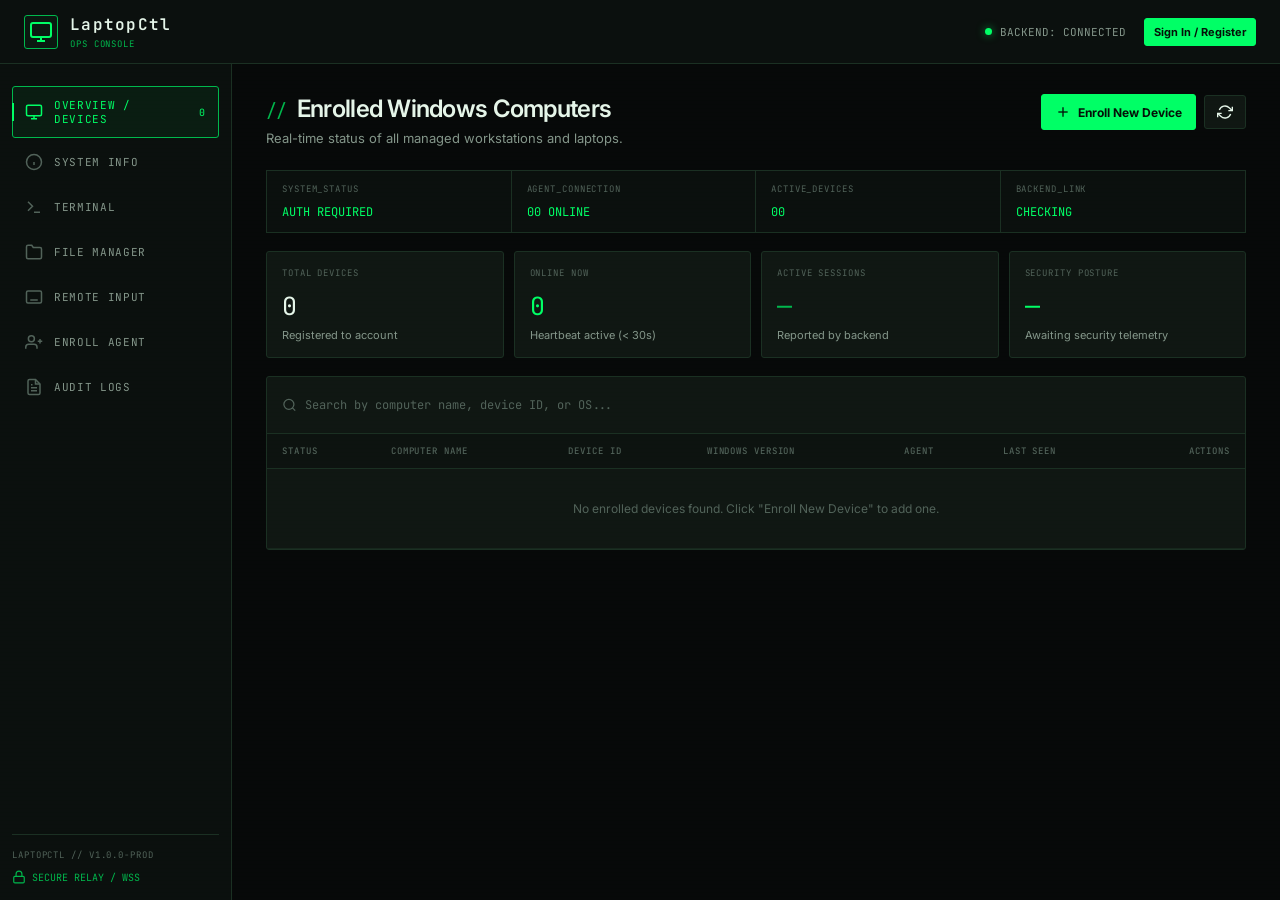
==== commit b331bbc0: "Redesign dashboard as security operations console Co-authored-by: Copilot <223556219+Copilot@users.n" ====
--- a/dashboard/index.html
+++ b/dashboard/index.html
@@ -24,14 +24,14 @@
         </div>
         <div>
           <span class="brand-title">LaptopCtl</span>
-          <span class="brand-badge">CONTROL PANEL</span>
+          <span class="brand-badge">OPS CONSOLE</span>
         </div>
       </div>
 
       <div class="header-status">
         <div class="backend-indicator" id="backend-indicator">
           <span class="status-dot"></span>
-          <span id="backend-status-text">Backend: Connected</span>
+          <span id="backend-status-text">BACKEND: CONNECTED</span>
         </div>
         <div class="user-profile" id="user-profile" style="display: none;">
           <span class="user-avatar" id="header-avatar">AD</span>
@@ -52,7 +52,7 @@
               <line x1="8" y1="21" x2="16" y2="21"></line>
               <line x1="12" y1="17" x2="12" y2="21"></line>
             </svg>
-            <span>Enrolled Devices</span>
+            <span>OVERVIEW / DEVICES</span>
             <span class="counter-badge" id="badge-device-count">0</span>
           </button>
 
@@ -62,7 +62,7 @@
               <line x1="12" y1="16" x2="12" y2="12"></line>
               <line x1="12" y1="8" x2="12.01" y2="8"></line>
             </svg>
-            <span>Diagnostics & Specs</span>
+            <span>SYSTEM INFO</span>
           </button>
 
           <button class="nav-item" data-tab="terminal" id="tab-btn-terminal">
@@ -70,14 +70,14 @@
               <polyline points="4 17 10 11 4 5"></polyline>
               <line x1="12" y1="19" x2="20" y2="19"></line>
             </svg>
-            <span>Remote Terminal</span>
+            <span>TERMINAL</span>
           </button>
 
           <button class="nav-item" data-tab="files" id="tab-btn-files">
             <svg width="18" height="18" viewBox="0 0 24 24" fill="none" stroke="currentColor" stroke-width="2">
               <path d="M22 19a2 2 0 0 1-2 2H4a2 2 0 0 1-2-2V5a2 2 0 0 1 2-2h5l2 3h9a2 2 0 0 1 2 2z"></path>
             </svg>
-            <span>File Explorer</span>
+            <span>FILE MANAGER</span>
           </button>
 
           <button class="nav-item" data-tab="remote-control" id="tab-btn-remote-control">
@@ -93,7 +93,7 @@
               <line x1="18" y1="12" x2="18" y2="12.01"></line>
               <line x1="7" y1="16" x2="17" y2="16"></line>
             </svg>
-            <span>Keyboard & Mouse</span>
+            <span>REMOTE INPUT</span>
           </button>
 
           <button class="nav-item" data-tab="enroll" id="tab-btn-enroll">
@@ -103,7 +103,7 @@
               <line x1="20" y1="8" x2="20" y2="14"></line>
               <line x1="23" y1="11" x2="17" y2="11"></line>
             </svg>
-            <span>Enroll Computer</span>
+            <span>ENROLL AGENT</span>
           </button>
 
           <button class="nav-item" data-tab="audit" id="tab-btn-audit">
@@ -114,18 +114,18 @@
               <line x1="16" y1="17" x2="8" y2="17"></line>
               <polyline points="10 9 9 9 8 9"></polyline>
             </svg>
-            <span>Audit Trail</span>
+            <span>AUDIT LOGS</span>
           </button>
         </nav>
 
         <div class="sidebar-footer">
-          <div class="version-label">LaptopCtl v1.0.0-prod</div>
+          <div class="version-label">LAPTOPCTL // v1.0.0-prod</div>
           <div class="security-badge">
             <svg width="14" height="14" viewBox="0 0 24 24" fill="none" stroke="currentColor" stroke-width="2">
               <rect x="3" y="11" width="18" height="11" rx="2" ry="2"></rect>
               <path d="M7 11V7a5 5 0 0 1 10 0v4"></path>
             </svg>
-            <span>End-to-End TLS / mTLS</span>
+            <span>SECURE RELAY / WSS</span>
           </div>
         </div>
       </aside>
@@ -158,6 +158,13 @@
           </div>
 
           <!-- Quick Metrics Bar -->
+          <div class="console-status-strip" aria-label="System status">
+            <div class="console-status-item"><span>SYSTEM_STATUS</span><strong id="system-status-value">STANDBY</strong></div>
+            <div class="console-status-item"><span>AGENT_CONNECTION</span><strong id="agent-connection-value">0 ONLINE</strong></div>
+            <div class="console-status-item"><span>ACTIVE_DEVICES</span><strong id="active-devices-value">00</strong></div>
+            <div class="console-status-item"><span>BACKEND_LINK</span><strong id="backend-link-value">CHECKING</strong></div>
+          </div>
+
           <div class="metrics-grid">
             <div class="metric-card">
               <div class="metric-label">TOTAL DEVICES</div>
@@ -172,12 +179,12 @@
             <div class="metric-card">
               <div class="metric-label">ACTIVE SESSIONS</div>
               <div class="metric-value text-cyan" id="stat-active-sessions">0</div>
-              <div class="metric-sub">Encrypted admin tunnels</div>
+              <div class="metric-sub">Reported by backend</div>
             </div>
             <div class="metric-card">
               <div class="metric-label">SECURITY POSTURE</div>
-              <div class="metric-value text-blue">Compliant</div>
-              <div class="metric-sub">DPAPI & ACL Enforced</div>
+              <div class="metric-value text-green">—</div>
+              <div class="metric-sub">Awaiting security telemetry</div>
             </div>
           </div>
 
--- a/dashboard/styles.css
+++ b/dashboard/styles.css
@@ -1,1090 +1,247 @@
-/* ==========================================================================
-   LaptopCtl Modern Web Dashboard Design System
-   Curated palette: Deep Slate (#0B0F19), Frosted Glass, Neon Cyan & Cornflower
-   ========================================================================== */
-
 :root {
-  --bg-main: #0B0F19;
-  --bg-card: rgba(17, 24, 39, 0.75);
-  --bg-card-border: rgba(255, 255, 255, 0.08);
-  --bg-card-hover: rgba(26, 36, 56, 0.85);
-  --bg-subtle: rgba(255, 255, 255, 0.03);
-
-  --accent-cyan: #00E5FF;
-  --accent-blue: #4F8BFF;
-  --accent-green: #00E676;
-  --accent-amber: #FFD600;
-  --accent-red: #FF5252;
-  --accent-purple: #B388FF;
-
-  --text-primary: #F3F4F6;
-  --text-secondary: #9CA3AF;
-  --text-muted: #6B7280;
-
-  --font-sans: 'Inter', -apple-system, BlinkMacSystemFont, "Segoe UI", Roboto, sans-serif;
-  --font-mono: 'JetBrains Mono', Consolas, "Courier New", monospace;
-
-  --radius-sm: 6px;
-  --radius-md: 10px;
-  --radius-lg: 16px;
-
-  --shadow-card: 0 4px 20px -2px rgba(0, 0, 0, 0.5), 0 0 0 1px var(--bg-card-border);
-  --shadow-glow: 0 0 25px -5px rgba(0, 229, 255, 0.25);
-  --transition-smooth: all 0.2s cubic-bezier(0.16, 1, 0.3, 1);
-}
-
-* {
-  box-sizing: border-box;
-  margin: 0;
-  padding: 0;
-}
+  --bg-main: #070909;
+  --bg-secondary: #0b100e;
+  --bg-card: #101713;
+  --bg-elevated: #131c16;
+  --green: #00ff66;
+  --green-dim: #00b84d;
+  --text: #e5f5e9;
+  --text-secondary: #84968a;
+  --text-muted: #52635a;
+  --border: #1b3023;
+  --danger: #ff3b4d;
+  --warning: #ffb020;
+  --accent-green: #00ff66;
+  --accent-amber: #ffb020;
+  --accent-red: #ff3b4d;
+  --font-sans: "Inter", -apple-system, BlinkMacSystemFont, "Segoe UI", sans-serif;
+  --font-mono: "JetBrains Mono", Consolas, monospace;
+  --radius: 3px;
+  --transition: 160ms ease;
+}
+
+* { box-sizing: border-box; margin: 0; padding: 0; }
+
+html, body { min-height: 100%; }
 
 body {
+  background: var(--bg-main);
+  color: var(--text);
   font-family: var(--font-sans);
-  background-color: var(--bg-main);
-  color: var(--text-primary);
-  min-height: 100vh;
+  font-size: 14px;
   overflow-x: hidden;
-  background-image:
-    radial-gradient(circle at 15% 15%, rgba(79, 139, 255, 0.08) 0%, transparent 40%),
-    radial-gradient(circle at 85% 85%, rgba(0, 229, 255, 0.06) 0%, transparent 40%);
-  background-attachment: fixed;
-}
-
-/* App Container */
-.app-container {
-  display: flex;
-  flex-direction: column;
-  height: 100vh;
-}
-
-/* Header */
+}
+
+body::before {
+  content: "";
+  position: fixed;
+  inset: 0;
+  pointer-events: none;
+  opacity: .14;
+  background-image: linear-gradient(rgba(0,255,102,.025) 1px, transparent 1px);
+  background-size: 100% 4px;
+  z-index: 20;
+}
+
+button, input, select, textarea { font: inherit; }
+button { cursor: pointer; }
+button:focus-visible, input:focus-visible, select:focus-visible, textarea:focus-visible {
+  outline: 1px solid var(--green);
+  outline-offset: 2px;
+}
+
+.app-container { min-height: 100vh; display: flex; flex-direction: column; }
+
 .app-header {
+  min-height: 64px;
   display: flex;
   align-items: center;
   justify-content: space-between;
-  padding: 0.85rem 1.75rem;
-  background: rgba(11, 15, 25, 0.85);
-  backdrop-filter: blur(12px);
-  border-bottom: 1px solid var(--bg-card-border);
-  z-index: 100;
-}
-
-.brand {
+  padding: 0 24px;
+  background: var(--bg-secondary);
+  border-bottom: 1px solid var(--border);
+  position: relative;
+  z-index: 30;
+}
+
+.brand, .header-status, .user-profile, .pane-actions, .nav-item, .backend-indicator {
   display: flex;
   align-items: center;
-  gap: 0.85rem;
-}
-
+}
+
+.brand { gap: 12px; }
 .logo-icon {
-  display: flex;
-  align-items: center;
-  justify-content: center;
-  width: 38px;
-  height: 38px;
-  background: linear-gradient(135deg, rgba(79, 139, 255, 0.2), rgba(0, 229, 255, 0.2));
-  border: 1px solid rgba(0, 229, 255, 0.3);
-  border-radius: var(--radius-sm);
-  color: var(--accent-cyan);
-  box-shadow: var(--shadow-glow);
-}
-
-.brand-title {
-  font-size: 1.15rem;
-  font-weight: 700;
-  letter-spacing: -0.02em;
-  background: linear-gradient(90deg, #FFFFFF, #B0D0FF);
-  -webkit-background-clip: text;
-  -webkit-text-fill-color: transparent;
-}
-
-.brand-badge {
-  font-size: 0.65rem;
-  font-weight: 700;
-  padding: 0.15rem 0.45rem;
-  margin-left: 0.5rem;
-  background: rgba(0, 229, 255, 0.1);
-  border: 1px solid rgba(0, 229, 255, 0.25);
-  border-radius: 4px;
-  color: var(--accent-cyan);
-  letter-spacing: 0.05em;
-}
-
-.header-status {
-  display: flex;
-  align-items: center;
-  gap: 1.25rem;
-}
-
-.backend-indicator {
-  display: flex;
-  align-items: center;
-  gap: 0.5rem;
-  font-size: 0.8rem;
-  color: var(--text-secondary);
-  background: var(--bg-subtle);
-  padding: 0.35rem 0.75rem;
-  border-radius: 9999px;
-  border: 1px solid var(--bg-card-border);
-}
-
-.status-dot {
-  width: 8px;
-  height: 8px;
-  border-radius: 50%;
-  background-color: var(--accent-green);
-  box-shadow: 0 0 8px var(--accent-green);
-  animation: pulse-dot 2s infinite;
-}
-
-@keyframes pulse-dot {
-  0% { transform: scale(0.95); opacity: 0.8; }
-  50% { transform: scale(1.15); opacity: 1; }
-  100% { transform: scale(0.95); opacity: 0.8; }
-}
-
-.user-profile {
-  display: flex;
-  align-items: center;
-  gap: 0.6rem;
-}
-
-.user-avatar {
-  width: 32px;
-  height: 32px;
-  border-radius: 50%;
-  background: linear-gradient(135deg, var(--accent-blue), var(--accent-purple));
-  color: white;
-  font-size: 0.75rem;
-  font-weight: 600;
-  display: flex;
-  align-items: center;
-  justify-content: center;
-}
-
-.user-email {
-  font-size: 0.85rem;
-  font-weight: 500;
-  color: var(--text-secondary);
-}
-
-/* Body Layout */
-.app-body {
-  display: flex;
-  flex: 1;
-  overflow: hidden;
-}
-
-/* Sidebar */
+  width: 34px; height: 34px; display: grid; place-items: center;
+  color: var(--green); border: 1px solid var(--green-dim); border-radius: var(--radius);
+  background: rgba(0,255,102,.04);
+}
+.brand-title { font-family: var(--font-mono); font-size: 16px; font-weight: 600; letter-spacing: .08em; }
+.brand-badge, .version-label, .metric-label, .console-status-item span, .data-table th {
+  font-family: var(--font-mono); letter-spacing: .1em; text-transform: uppercase;
+}
+.brand-badge { color: var(--green-dim); font-size: 9px; display: block; margin-top: 3px; }
+.header-status { gap: 18px; }
+.backend-indicator { gap: 8px; color: var(--text-secondary); font-family: var(--font-mono); font-size: 11px; }
+.status-dot { width: 7px; height: 7px; background: var(--green); border-radius: 50%; box-shadow: 0 0 8px rgba(0,255,102,.6); animation: pulse 2s infinite; }
+@keyframes pulse { 50% { opacity: .45; } }
+.user-profile { gap: 8px; }
+.user-avatar { width: 26px; height: 26px; display: grid; place-items: center; border: 1px solid var(--green-dim); color: var(--green); font: 11px var(--font-mono); }
+.user-email { color: var(--text-secondary); font: 11px var(--font-mono); }
+
+.app-body { display: flex; flex: 1; min-height: calc(100vh - 64px); }
 .sidebar {
-  width: 250px;
-  background: rgba(14, 20, 32, 0.6);
-  backdrop-filter: blur(8px);
-  border-right: 1px solid var(--bg-card-border);
-  display: flex;
-  flex-direction: column;
-  justify-content: space-between;
-  padding: 1.25rem 0.75rem;
-}
-
-.nav-menu {
-  display: flex;
-  flex-direction: column;
-  gap: 0.35rem;
-}
-
+  width: 232px; flex: 0 0 232px; display: flex; flex-direction: column; justify-content: space-between;
+  padding: 22px 12px 16px; background: var(--bg-secondary); border-right: 1px solid var(--border);
+}
+.nav-menu { display: flex; flex-direction: column; gap: 3px; }
 .nav-item {
-  display: flex;
-  align-items: center;
-  gap: 0.85rem;
-  padding: 0.65rem 0.95rem;
-  background: transparent;
-  border: none;
-  border-radius: var(--radius-sm);
-  color: var(--text-secondary);
-  font-family: var(--font-sans);
-  font-size: 0.9rem;
-  font-weight: 500;
-  cursor: pointer;
-  text-align: left;
-  transition: var(--transition-smooth);
-}
-
-.nav-item:hover {
-  background: var(--bg-subtle);
-  color: var(--text-primary);
-}
-
-.nav-item.active {
-  background: linear-gradient(90deg, rgba(79, 139, 255, 0.15), rgba(0, 229, 255, 0.05));
-  border: 1px solid rgba(0, 229, 255, 0.2);
-  color: var(--accent-cyan);
-}
-
-.counter-badge {
-  margin-left: auto;
-  font-size: 0.7rem;
-  font-weight: 700;
-  padding: 0.1rem 0.4rem;
-  background: rgba(255, 255, 255, 0.1);
-  border-radius: 9999px;
-  color: var(--text-primary);
-}
-
-.sidebar-footer {
-  padding-top: 1rem;
-  border-top: 1px solid var(--bg-card-border);
-  display: flex;
-  flex-direction: column;
-  gap: 0.5rem;
-}
-
-.version-label {
-  font-size: 0.75rem;
-  color: var(--text-muted);
-}
-
-.security-badge {
-  display: flex;
-  align-items: center;
-  gap: 0.4rem;
-  font-size: 0.7rem;
-  color: var(--accent-green);
-}
-
-/* Content Area */
-.content-area {
-  flex: 1;
-  overflow-y: auto;
-  padding: 2rem 2.25rem;
-}
-
-.tab-pane {
-  display: none;
-  animation: fadeIn 0.25s ease-out;
-}
-
-.tab-pane.active {
-  display: block;
-}
-
-@keyframes fadeIn {
-  from { opacity: 0; transform: translateY(6px); }
-  to { opacity: 1; transform: translateY(0); }
-}
-
-/* Headers */
-.pane-header {
-  display: flex;
-  align-items: center;
-  justify-content: space-between;
-  margin-bottom: 1.75rem;
-}
-
-.pane-title {
-  font-size: 1.6rem;
-  font-weight: 700;
-  letter-spacing: -0.02em;
-}
-
-.pane-subtitle {
-  font-size: 0.9rem;
-  color: var(--text-secondary);
-  margin-top: 0.25rem;
-}
-
-.pane-actions {
-  display: flex;
-  align-items: center;
-  gap: 0.75rem;
-}
-
-/* Buttons */
+  width: 100%; gap: 11px; padding: 11px 12px; color: var(--text-secondary);
+  background: transparent; border: 1px solid transparent; border-radius: var(--radius);
+  text-align: left; font: 11px var(--font-mono); letter-spacing: .06em; transition: var(--transition);
+}
+.nav-item svg { color: var(--text-muted); flex: 0 0 auto; }
+.nav-item:hover { color: var(--text); border-color: var(--border); background: rgba(0,255,102,.025); }
+.nav-item:hover svg, .nav-item.active svg { color: var(--green); }
+.nav-item.active { color: var(--green); border-color: var(--green-dim); background: rgba(0,255,102,.055); }
+.nav-item.active::before { content: ""; width: 2px; height: 18px; background: var(--green); margin-left: -13px; }
+.counter-badge { margin-left: auto; color: var(--green); font: 10px var(--font-mono); }
+.sidebar-footer { border-top: 1px solid var(--border); padding-top: 14px; display: flex; flex-direction: column; gap: 9px; }
+.version-label { color: var(--text-muted); font-size: 9px; }
+.security-badge { display: flex; align-items: center; gap: 6px; color: var(--green-dim); font: 10px var(--font-mono); }
+
+.content-area { flex: 1; min-width: 0; padding: 30px 34px 46px; overflow-y: auto; background: var(--bg-main); }
+.tab-pane { display: none; animation: enter 180ms ease-out; }
+.tab-pane.active { display: block; }
+@keyframes enter { from { opacity: 0; transform: translateY(3px); } to { opacity: 1; transform: none; } }
+.pane-header { display: flex; align-items: flex-start; justify-content: space-between; gap: 20px; margin-bottom: 24px; }
+.pane-title { font-size: 24px; font-weight: 600; letter-spacing: -.03em; }
+.pane-title::before { content: "// "; color: var(--green-dim); font: 18px var(--font-mono); }
+.pane-subtitle { margin-top: 7px; color: var(--text-secondary); font-size: 13px; }
+.pane-actions { gap: 8px; flex-wrap: wrap; justify-content: flex-end; }
+
+.console-status-strip {
+  display: grid; grid-template-columns: repeat(4, 1fr); margin-bottom: 18px;
+  border: 1px solid var(--border); background: var(--bg-secondary);
+}
+.console-status-item { padding: 12px 15px; border-right: 1px solid var(--border); }
+.console-status-item:last-child { border-right: 0; }
+.console-status-item span { display: block; color: var(--text-muted); font-size: 9px; margin-bottom: 7px; }
+.console-status-item strong { color: var(--green); font: 12px var(--font-mono); }
+
+.btn-primary, .btn-secondary, .btn-ghost, .btn-danger-sm {
+  display: inline-flex; align-items: center; justify-content: center; gap: 7px;
+  border-radius: var(--radius); transition: var(--transition); white-space: nowrap;
+}
 .btn-primary {
-  display: inline-flex;
-  align-items: center;
-  gap: 0.5rem;
-  padding: 0.55rem 1.15rem;
-  background: linear-gradient(135deg, var(--accent-blue), #2563EB);
-  color: white;
-  border: 1px solid rgba(255, 255, 255, 0.15);
-  border-radius: var(--radius-sm);
-  font-family: var(--font-sans);
-  font-size: 0.85rem;
-  font-weight: 600;
-  cursor: pointer;
-  transition: var(--transition-smooth);
-}
-
-.btn-primary:hover {
-  background: linear-gradient(135deg, #60A5FA, #3B82F6);
-  box-shadow: 0 0 15px rgba(59, 130, 246, 0.4);
-}
-
+  padding: 9px 13px; background: var(--green); color: #041108; border: 1px solid var(--green);
+  font-size: 12px; font-weight: 700;
+}
+.btn-primary:hover { background: #7dffa9; box-shadow: 0 0 16px rgba(0,255,102,.15); }
 .btn-secondary {
-  display: inline-flex;
-  align-items: center;
-  gap: 0.5rem;
-  padding: 0.55rem 1rem;
-  background: var(--bg-card);
-  color: var(--text-primary);
-  border: 1px solid var(--bg-card-border);
-  border-radius: var(--radius-sm);
-  font-family: var(--font-sans);
-  font-size: 0.85rem;
-  font-weight: 500;
-  cursor: pointer;
-  transition: var(--transition-smooth);
-}
-
-.btn-secondary:hover {
-  background: var(--bg-card-hover);
-  border-color: rgba(255, 255, 255, 0.2);
-}
-
-.btn-ghost {
-  background: transparent;
-  border: 1px solid transparent;
-  color: var(--text-secondary);
-  cursor: pointer;
-  font-family: var(--font-sans);
-  font-size: 0.85rem;
-  padding: 0.4rem 0.75rem;
-  border-radius: var(--radius-sm);
-  transition: var(--transition-smooth);
-}
-
-.btn-ghost:hover {
-  background: var(--bg-subtle);
-  color: var(--text-primary);
-}
-
-.btn-sm {
-  padding: 0.35rem 0.65rem;
-  font-size: 0.8rem;
-}
-
-.btn-danger-sm {
-  background: rgba(255, 82, 82, 0.15);
-  color: var(--accent-red);
-  border: 1px solid rgba(255, 82, 82, 0.3);
-  padding: 0.3rem 0.6rem;
-  border-radius: var(--radius-sm);
-  cursor: pointer;
-  font-size: 0.75rem;
-  font-weight: 500;
-}
-
-.btn-danger-sm:hover {
-  background: var(--accent-red);
-  color: white;
-}
-
-/* Metrics Grid */
-.metrics-grid {
-  display: grid;
-  grid-template-columns: repeat(auto-fit, minmax(210px, 1fr));
-  gap: 1.25rem;
-  margin-bottom: 1.75rem;
-}
-
-.metric-card {
-  background: var(--bg-card);
-  border: 1px solid var(--bg-card-border);
-  border-radius: var(--radius-md);
-  padding: 1.25rem;
-  box-shadow: var(--shadow-card);
-}
-
-.metric-label {
-  font-size: 0.7rem;
-  font-weight: 700;
-  letter-spacing: 0.05em;
-  color: var(--text-muted);
-}
-
-.metric-value {
-  font-size: 2rem;
-  font-weight: 700;
-  margin: 0.35rem 0;
-  letter-spacing: -0.02em;
-}
-
-.metric-sub {
-  font-size: 0.75rem;
-  color: var(--text-secondary);
-}
-
-.text-green { color: var(--accent-green); }
-.text-cyan { color: var(--accent-cyan); }
-.text-blue { color: var(--accent-blue); }
-.text-grey { color: var(--text-muted); }
-
-/* Cards & Tables */
-.card {
-  background: var(--bg-card);
-  border: 1px solid var(--bg-card-border);
-  border-radius: var(--radius-md);
-  padding: 1.5rem;
-  box-shadow: var(--shadow-card);
-  backdrop-filter: blur(10px);
-}
-
-.table-card {
-  padding: 0;
-  overflow: hidden;
-}
-
-.table-toolbar {
-  padding: 1rem 1.25rem;
-  border-bottom: 1px solid var(--bg-card-border);
-  display: flex;
-  align-items: center;
-  justify-content: space-between;
-}
-
-.search-box {
-  display: flex;
-  align-items: center;
-  gap: 0.6rem;
-  background: var(--bg-subtle);
-  border: 1px solid var(--bg-card-border);
-  border-radius: var(--radius-sm);
-  padding: 0.45rem 0.85rem;
-  width: 340px;
-  color: var(--text-muted);
-}
-
-.search-box input {
-  background: transparent;
-  border: none;
-  outline: none;
-  color: var(--text-primary);
-  font-family: var(--font-sans);
-  font-size: 0.85rem;
-  width: 100%;
-}
-
-.table-wrapper {
-  overflow-x: auto;
-}
-
-.data-table {
-  width: 100%;
-  border-collapse: collapse;
-  text-align: left;
-  font-size: 0.875rem;
-}
-
-.data-table th {
-  padding: 0.75rem 1.25rem;
-  font-size: 0.75rem;
-  font-weight: 600;
-  color: var(--text-muted);
-  text-transform: uppercase;
-  letter-spacing: 0.05em;
-  border-bottom: 1px solid var(--bg-card-border);
-  background: rgba(0, 0, 0, 0.2);
-}
-
-.data-table td {
-  padding: 0.85rem 1.25rem;
-  border-bottom: 1px solid var(--bg-card-border);
-  color: var(--text-primary);
-}
-
-.data-table tbody tr:hover {
-  background: var(--bg-card-hover);
-}
-
+  padding: 8px 12px; background: var(--bg-card); color: var(--text);
+  border: 1px solid var(--border); font-size: 12px;
+}
+.btn-secondary:hover, .btn-ghost:hover { border-color: var(--green-dim); color: var(--green); background: rgba(0,255,102,.04); }
+.btn-ghost { padding: 7px 10px; background: transparent; border: 1px solid transparent; color: var(--text-secondary); font-size: 12px; }
+.btn-danger-sm { padding: 6px 9px; background: transparent; color: var(--danger); border: 1px solid rgba(255,59,77,.35); font-size: 11px; }
+.btn-danger-sm:hover { background: var(--danger); color: #fff; }
+.btn-sm { padding: 6px 9px; font-size: 11px; }
+
+.metrics-grid { display: grid; grid-template-columns: repeat(4, 1fr); gap: 10px; margin-bottom: 18px; }
+.metric-card, .card, .rc-card {
+  background: var(--bg-card); border: 1px solid var(--border); border-radius: var(--radius);
+}
+.metric-card { padding: 15px; min-height: 100px; }
+.metric-label { color: var(--text-muted); font-size: 9px; }
+.metric-value { margin: 10px 0 5px; font: 25px var(--font-mono); }
+.metric-sub { color: var(--text-secondary); font-size: 11px; }
+.text-green { color: var(--green) !important; }
+.text-cyan, .text-blue { color: var(--green-dim) !important; }
+.text-grey, .text-secondary { color: var(--text-secondary) !important; }
+.text-muted { color: var(--text-muted) !important; }
+.text-red { color: var(--danger) !important; }
 .text-right { text-align: right; }
 
-.status-badge {
-  display: inline-flex;
-  align-items: center;
-  gap: 0.4rem;
-  padding: 0.2rem 0.55rem;
-  border-radius: 9999px;
-  font-size: 0.75rem;
-  font-weight: 600;
-}
-
-.status-badge.online {
-  background: rgba(0, 230, 118, 0.12);
-  color: var(--accent-green);
-  border: 1px solid rgba(0, 230, 118, 0.25);
-}
-
-.status-badge.offline {
-  background: rgba(107, 114, 128, 0.12);
-  color: var(--text-muted);
-  border: 1px solid rgba(107, 114, 128, 0.25);
-}
-
-/* Inspector Layout */
-.inspector-layout {
-  display: grid;
-  grid-template-columns: repeat(2, 1fr);
-  gap: 1.5rem;
-}
-
-.card.full-width {
-  grid-column: span 2;
-}
-
-.card-title {
-  font-size: 1.05rem;
-  font-weight: 600;
-  margin-bottom: 1.25rem;
-}
-
-.card-title-row {
-  display: flex;
-  align-items: center;
-  justify-content: space-between;
-  margin-bottom: 1rem;
-}
-
-.spec-grid {
-  display: grid;
-  grid-template-columns: repeat(2, 1fr);
-  gap: 1rem;
-}
-
-.spec-item {
-  display: flex;
-  flex-direction: column;
-  gap: 0.25rem;
-}
-
-.spec-label {
-  font-size: 0.75rem;
-  color: var(--text-muted);
-}
-
-.spec-value {
-  font-size: 0.95rem;
-  font-weight: 600;
-  color: var(--text-primary);
-}
-
-/* Storage Bars */
-.storage-item {
-  margin-bottom: 1rem;
-}
-
-.storage-labels {
-  display: flex;
-  justify-content: space-between;
-  font-size: 0.85rem;
-  margin-bottom: 0.4rem;
-}
-
-.progress-track {
-  height: 8px;
-  background: rgba(255, 255, 255, 0.08);
-  border-radius: 9999px;
-  overflow: hidden;
-}
-
-.progress-fill {
-  height: 100%;
-  border-radius: 9999px;
-  background: linear-gradient(90deg, var(--accent-blue), var(--accent-cyan));
-  transition: width 0.4s ease;
-}
-
-.progress-fill.warning {
-  background: linear-gradient(90deg, var(--accent-amber), var(--accent-red));
-}
-
-/* Dropdown */
-.select-dropdown {
-  background: var(--bg-card);
-  color: var(--text-primary);
-  border: 1px solid var(--bg-card-border);
-  padding: 0.5rem 0.85rem;
-  border-radius: var(--radius-sm);
-  font-family: var(--font-sans);
-  font-size: 0.85rem;
-  outline: none;
-}
-
-/* Terminal Console */
-.terminal-container {
-  background: #050811;
-  border: 1px solid var(--bg-card-border);
-  border-radius: var(--radius-md);
-  box-shadow: 0 10px 30px rgba(0, 0, 0, 0.7);
-  display: flex;
-  flex-direction: column;
-  height: 520px;
-  overflow: hidden;
-}
-
-.terminal-header {
-  background: rgba(255, 255, 255, 0.04);
-  padding: 0.65rem 1rem;
-  display: flex;
-  align-items: center;
-  justify-content: space-between;
-  border-bottom: 1px solid var(--bg-card-border);
-}
-
-.terminal-dots {
-  display: flex;
-  gap: 0.4rem;
-}
-
-.terminal-dots .dot {
-  width: 10px;
-  height: 10px;
-  border-radius: 50%;
-}
-
-.dot.red { background: #FF5F56; }
-.dot.yellow { background: #FFBD2E; }
-.dot.green { background: #27C93F; }
-
-.terminal-title {
-  font-family: var(--font-mono);
-  font-size: 0.75rem;
-  color: var(--text-secondary);
-}
-
-.terminal-screen {
-  flex: 1;
-  padding: 1.25rem;
-  font-family: var(--font-mono);
-  font-size: 0.85rem;
-  line-height: 1.5;
-  overflow-y: auto;
-  color: #D1D5DB;
-}
-
-.terminal-line {
-  margin-bottom: 0.2rem;
-  white-space: pre-wrap;
-  word-break: break-all;
-}
-
-.terminal-input-bar {
-  display: flex;
-  align-items: center;
-  gap: 0.75rem;
-  padding: 0.75rem 1rem;
-  background: rgba(255, 255, 255, 0.02);
-  border-top: 1px solid var(--bg-card-border);
-}
-
-.terminal-prompt {
-  font-family: var(--font-mono);
-  color: var(--accent-cyan);
-  font-weight: 700;
-}
-
-.terminal-input-bar input {
-  flex: 1;
-  background: transparent;
-  border: none;
-  outline: none;
-  color: var(--text-primary);
-  font-family: var(--font-mono);
-  font-size: 0.9rem;
-}
-
-/* File Explorer */
-.path-bar {
-  display: flex;
-  align-items: center;
-  gap: 0.6rem;
-  margin-bottom: 1.25rem;
-}
-
-.path-input {
-  flex: 1;
-  background: var(--bg-subtle);
-  border: 1px solid var(--bg-card-border);
-  border-radius: var(--radius-sm);
-  padding: 0.45rem 0.85rem;
-  color: var(--text-primary);
-  font-family: var(--font-mono);
-  font-size: 0.85rem;
-  outline: none;
-}
-
-/* Enrollment Wizard */
-.enrollment-wizard {
-  display: grid;
-  grid-template-columns: 1fr 1fr;
-  gap: 1.5rem;
-}
-
-.wizard-step-card {
-  display: flex;
-  gap: 1.25rem;
-}
-
-.step-num {
-  width: 36px;
-  height: 36px;
-  border-radius: 50%;
-  background: linear-gradient(135deg, var(--accent-blue), var(--accent-cyan));
-  color: #0B0F19;
-  font-weight: 700;
-  display: flex;
-  align-items: center;
-  justify-content: center;
-  flex-shrink: 0;
-}
-
-.step-body h3 {
-  font-size: 1.15rem;
-  margin-bottom: 0.4rem;
-}
-
-.step-body p {
-  font-size: 0.85rem;
-  color: var(--text-secondary);
-  line-height: 1.5;
-  margin-bottom: 1.25rem;
-}
-
-.code-result-box {
-  margin-top: 1.25rem;
-  background: rgba(0, 229, 255, 0.05);
-  border: 1px dashed rgba(0, 229, 255, 0.4);
-  border-radius: var(--radius-sm);
-  padding: 1rem;
-}
-
-.code-display {
-  display: flex;
-  align-items: center;
-  gap: 0.85rem;
-}
-
-.code-digits {
-  font-family: var(--font-mono);
-  font-size: 1.6rem;
-  font-weight: 700;
-  letter-spacing: 0.15em;
-  color: var(--accent-cyan);
-}
-
-.code-timer {
-  margin-left: auto;
-  font-size: 0.75rem;
-  color: var(--accent-amber);
-}
-
-.code-snippet-box {
-  background: #050811;
-  border: 1px solid var(--bg-card-border);
-  border-radius: var(--radius-sm);
-  padding: 1rem;
-  position: relative;
-  margin-bottom: 1.25rem;
-}
-
-.code-snippet-box pre {
-  font-family: var(--font-mono);
-  font-size: 0.8rem;
-  color: #A5F3FC;
-  white-space: pre-wrap;
-  word-break: break-all;
-  padding-right: 120px;
-}
-
-.copy-btn {
-  position: absolute;
-  top: 0.75rem;
-  right: 0.75rem;
-}
-
-.wizard-notes {
-  display: flex;
-  flex-direction: column;
-  gap: 0.65rem;
-}
-
-.note-item {
-  display: flex;
-  align-items: flex-start;
-  gap: 0.6rem;
-  font-size: 0.8rem;
-  color: var(--text-secondary);
-}
-
-.note-item svg {
-  color: var(--accent-green);
-  flex-shrink: 0;
-  margin-top: 2px;
-}
-
-.note-item code {
-  background: var(--bg-subtle);
-  padding: 0.1rem 0.3rem;
-  border-radius: 3px;
-  font-family: var(--font-mono);
-  color: var(--accent-cyan);
-}
-
-/* Modal Dialog */
-.modal-overlay {
-  position: fixed;
-  inset: 0;
-  background: rgba(0, 0, 0, 0.7);
-  backdrop-filter: blur(8px);
-  display: flex;
-  align-items: center;
-  justify-content: center;
-  z-index: 1000;
-  padding: 1rem;
-}
-
-.modal-card {
-  background: var(--bg-surface);
-  border: 1px solid var(--border-color);
-  border-radius: var(--radius-lg);
-  width: 100%;
-  max-width: 440px;
-  padding: 1.75rem;
-  box-shadow: 0 20px 40px rgba(0, 0, 0, 0.5);
-}
-
-.modal-header {
-  display: flex;
-  justify-content: space-between;
-  align-items: center;
-  margin-bottom: 1.25rem;
-}
-
-.modal-header h2 {
-  font-size: 1.2rem;
-  font-weight: 600;
-  color: var(--text-primary);
-}
-
-.btn-close {
-  background: none;
-  border: none;
-  font-size: 1.5rem;
-  color: var(--text-muted);
-  cursor: pointer;
-  line-height: 1;
-}
-
-.btn-close:hover {
-  color: var(--text-primary);
-}
-
-.auth-tabs {
-  display: flex;
-  border-bottom: 1px solid var(--border-color);
-  margin-bottom: 1.5rem;
-  gap: 0.5rem;
-}
-
-.auth-tab {
-  background: none;
-  border: none;
-  padding: 0.6rem 1rem;
-  color: var(--text-muted);
-  cursor: pointer;
-  font-size: 0.9rem;
-  font-weight: 500;
-  border-bottom: 2px solid transparent;
-  transition: all 0.2s ease;
-}
-
-.auth-tab:hover {
-  color: var(--text-primary);
-}
-
-.auth-tab.active {
-  color: var(--accent-cyan);
-  border-bottom-color: var(--accent-cyan);
-}
-
-.auth-form {
-  display: flex;
-  flex-direction: column;
-  gap: 1rem;
-}
-
-.form-group {
-  display: flex;
-  flex-direction: column;
-  gap: 0.4rem;
-}
-
-.form-group label {
-  font-size: 0.8rem;
-  color: var(--text-muted);
-}
-
-.form-group input {
-  background: var(--bg-subtle);
-  border: 1px solid var(--border-color);
-  border-radius: var(--radius-md);
-  padding: 0.65rem 0.85rem;
-  color: var(--text-primary);
-  font-size: 0.9rem;
-  outline: none;
-  transition: border-color 0.2s;
-}
-
-.form-group input:focus {
-  border-color: var(--accent-blue);
-}
-
-.auth-msg {
-  padding: 0.65rem 0.85rem;
-  border-radius: var(--radius-md);
-  font-size: 0.85rem;
-}
-
-.auth-msg.error {
-  background: rgba(239, 68, 68, 0.15);
-  border: 1px solid rgba(239, 68, 68, 0.3);
-  color: #f87171;
-}
-
-.auth-msg.success {
-  background: rgba(16, 185, 129, 0.15);
-  border: 1px solid rgba(16, 185, 129, 0.3);
-  color: #34d399;
-}
-
-.w-full {
-  width: 100%;
-}
-
-.rc-input, .rc-textarea {
-  background: var(--bg-subtle);
-  border: 1px solid var(--border-color);
-  border-radius: var(--radius-md);
-  padding: 0.65rem 0.85rem;
-  color: var(--text-primary);
-  font-family: var(--font-sans);
-  font-size: 0.9rem;
-  outline: none;
-  transition: border-color 0.2s;
-  width: 100%;
-}
-
-.rc-input:focus, .rc-textarea:focus {
-  border-color: var(--accent-blue);
-}
-
-.rc-grid {
-  display: grid;
-  grid-template-columns: repeat(auto-fit, minmax(360px, 1fr));
-  gap: 1.5rem;
-  margin-top: 1.25rem;
-}
-
-.rc-card {
-  background: var(--bg-card);
-  border: 1px solid var(--border-color);
-  border-radius: var(--radius-lg);
-  padding: 1.5rem;
-  display: flex;
-  flex-direction: column;
-  gap: 1rem;
-}
-
-.rc-card-header {
-  display: flex;
-  align-items: center;
-  gap: 0.75rem;
-}
-
-.rc-card-title {
-  font-size: 1.1rem;
-  font-weight: 600;
-  color: var(--text-primary);
-  margin: 0;
-}
-
-.rc-card-desc {
-  font-size: 0.85rem;
-  color: var(--text-muted);
-  margin-top: -0.5rem;
-  line-height: 1.4;
-}
-
-.rc-key-group {
-  display: flex;
-  flex-wrap: wrap;
-  gap: 0.5rem;
-}
-
-.rc-key-btn {
-  background: var(--bg-subtle);
-  border: 1px solid var(--border-color);
-  color: var(--text-primary);
-  padding: 0.45rem 0.8rem;
-  border-radius: var(--radius-md);
-  font-size: 0.85rem;
-  font-family: var(--font-mono);
-  font-weight: 500;
-  cursor: pointer;
-  transition: all 0.15s ease;
-  user-select: none;
-  display: inline-flex;
-  align-items: center;
-  justify-content: center;
-  gap: 0.35rem;
-}
-
-.rc-key-btn:hover {
-  background: var(--bg-hover);
-  border-color: var(--accent-blue);
-  color: #fff;
-  transform: translateY(-1px);
-}
-
-.rc-key-btn:active {
-  transform: translateY(1px);
-  background: var(--accent-blue);
-}
-
-.rc-status-banner {
-  margin-top: 1.5rem;
-  background: var(--bg-card);
-  border: 1px solid var(--border-color);
-  border-radius: var(--radius-md);
-  padding: 1rem 1.25rem;
-  font-family: var(--font-mono);
-  font-size: 0.85rem;
-  color: var(--text-muted);
-  white-space: pre-wrap;
-  word-break: break-all;
-  max-height: 220px;
-  overflow-y: auto;
-}
-
-.rc-status-banner.success {
-  border-color: rgba(16, 185, 129, 0.4);
-  color: #34d399;
-  background: rgba(16, 185, 129, 0.05);
-}
-
-.rc-status-banner.error {
-  border-color: rgba(239, 68, 68, 0.4);
-  color: #f87171;
-  background: rgba(239, 68, 68, 0.05);
-}
-
-.rc-coord-row {
-  display: flex;
-  align-items: center;
-  gap: 0.75rem;
-  flex-wrap: wrap;
-}
-
-.rc-coord-input {
-  width: 100px !important;
-}
+.card { padding: 18px; }
+.table-card { padding: 0; overflow: hidden; }
+.table-toolbar { padding: 12px 15px; border-bottom: 1px solid var(--border); }
+.search-box { display: flex; align-items: center; gap: 8px; width: min(390px, 100%); color: var(--text-muted); }
+.search-box input, .input-sm, .select-dropdown, .path-input, .rc-input, .rc-textarea, .form-group input {
+  color: var(--text); background: var(--bg-secondary); border: 1px solid var(--border); border-radius: var(--radius); outline: none;
+}
+.search-box input { width: 100%; padding: 8px 0; border: 0; background: transparent; font: 12px var(--font-mono); }
+.search-box input::placeholder, input::placeholder, textarea::placeholder { color: var(--text-muted); }
+.table-wrapper { overflow-x: auto; }
+.data-table { width: 100%; border-collapse: collapse; text-align: left; font-size: 12px; }
+.data-table th { padding: 11px 15px; color: var(--text-muted); font-size: 9px; font-weight: 500; border-bottom: 1px solid var(--border); background: rgba(0,0,0,.18); }
+.data-table td { padding: 13px 15px; color: var(--text); border-bottom: 1px solid rgba(27,48,35,.65); vertical-align: middle; }
+.data-table tbody tr:hover { background: rgba(0,255,102,.025); }
+code { color: var(--green-dim); font: 11px var(--font-mono); }
+.status-badge { display: inline-flex; align-items: center; gap: 6px; font: 10px var(--font-mono); }
+.status-badge.online { color: var(--green); }
+.status-badge.offline { color: var(--danger); }
+.status-badge .status-dot { width: 6px; height: 6px; }
+
+.inspector-layout { display: grid; grid-template-columns: repeat(2, 1fr); gap: 12px; }
+.card.full-width { grid-column: span 2; }
+.card-title { margin-bottom: 16px; color: var(--text); font: 12px var(--font-mono); letter-spacing: .08em; text-transform: uppercase; }
+.card-title::before { content: "> "; color: var(--green); }
+.card-title-row { display: flex; align-items: center; justify-content: space-between; gap: 12px; margin-bottom: 14px; }
+.spec-grid { display: grid; grid-template-columns: repeat(2, 1fr); gap: 15px; }
+.spec-item { display: flex; flex-direction: column; gap: 5px; min-width: 0; }
+.spec-label { color: var(--text-muted); font: 10px var(--font-mono); text-transform: uppercase; }
+.spec-value { color: var(--text); font-size: 12px; overflow-wrap: anywhere; }
+.storage-item { margin-bottom: 16px; }
+.storage-labels { display: flex; justify-content: space-between; gap: 12px; margin-bottom: 7px; font: 11px var(--font-mono); }
+.progress-track { height: 4px; background: #1b261e; }
+.progress-fill { height: 100%; background: var(--green); transition: width .4s ease; }
+.progress-fill.warning { background: var(--warning); }
+.select-dropdown { padding: 8px 11px; font-size: 12px; }
+
+.terminal-container { height: 560px; display: flex; flex-direction: column; overflow: hidden; background: #020403; border: 1px solid var(--border); border-radius: var(--radius); }
+.terminal-header { display: flex; align-items: center; gap: 10px; padding: 10px 13px; background: var(--bg-secondary); border-bottom: 1px solid var(--border); }
+.terminal-dots { display: flex; gap: 5px; }
+.terminal-dots .dot { width: 7px; height: 7px; border-radius: 50%; }
+.dot.red { background: var(--danger); }.dot.yellow { background: var(--warning); }.dot.green { background: var(--green); }
+.terminal-title { color: var(--text-secondary); font: 10px var(--font-mono); letter-spacing: .05em; }
+.terminal-header .btn-ghost { margin-left: auto; }
+.terminal-screen { flex: 1; padding: 18px; overflow-y: auto; color: #b6d6be; font: 12px/1.65 var(--font-mono); }
+.terminal-line { margin-bottom: 3px; white-space: pre-wrap; overflow-wrap: anywhere; }
+.terminal-line.text-primary { color: var(--text); }.terminal-line.text-green { color: var(--green); }
+.terminal-input-bar { display: flex; align-items: center; gap: 10px; padding: 12px 14px; border-top: 1px solid var(--border); }
+.terminal-prompt { color: var(--green); font: 12px var(--font-mono); white-space: nowrap; }
+.terminal-input-bar input { flex: 1; min-width: 0; color: var(--text); background: transparent; border: 0; outline: 0; font: 12px var(--font-mono); }
+
+.path-shortcuts { display: flex; gap: 6px; margin-bottom: 12px; flex-wrap: wrap; }
+.path-bar { display: flex; gap: 7px; margin-bottom: 14px; }
+.path-input { flex: 1; min-width: 0; padding: 8px 10px; font: 12px var(--font-mono); }
+.enrollment-wizard { display: grid; grid-template-columns: repeat(2, 1fr); gap: 12px; }
+.wizard-step-card { display: flex; gap: 13px; }
+.step-num { width: 28px; height: 28px; flex: 0 0 28px; display: grid; place-items: center; color: #041108; background: var(--green); font: 700 12px var(--font-mono); }
+.step-body h3 { margin-bottom: 7px; font-size: 15px; }.step-body p { margin-bottom: 16px; color: var(--text-secondary); font-size: 12px; line-height: 1.6; }
+.code-result-box, .code-snippet-box { margin-top: 15px; padding: 13px; background: #020403; border: 1px solid var(--border); }
+.code-display { display: flex; align-items: center; gap: 10px; }.code-label { color: var(--text-muted); font: 10px var(--font-mono); }.code-digits { color: var(--green); font: 20px var(--font-mono); letter-spacing: .14em; }.code-timer { margin-left: auto; color: var(--warning); font: 10px var(--font-mono); }
+.code-snippet-box { position: relative; margin-bottom: 16px; }.code-snippet-box pre { padding-right: 110px; color: var(--green); white-space: pre-wrap; overflow-wrap: anywhere; font: 11px/1.5 var(--font-mono); }.copy-btn { position: absolute; top: 9px; right: 9px; }
+.wizard-notes { display: flex; flex-direction: column; gap: 9px; }.note-item { display: flex; gap: 7px; color: var(--text-secondary); font-size: 11px; line-height: 1.4; }.note-item svg { flex: 0 0 auto; color: var(--green); }.note-item code { color: var(--green); }
+
+.rc-grid { display: grid; grid-template-columns: repeat(auto-fit, minmax(330px, 1fr)); gap: 12px; }.rc-card { padding: 17px; display: flex; flex-direction: column; gap: 13px; }.rc-card-header { display: flex; align-items: center; gap: 9px; color: var(--green); }.rc-card-title { font-size: 14px; font-weight: 600; }.rc-card-desc { color: var(--text-secondary); font-size: 12px; line-height: 1.5; }.rc-input, .rc-textarea { width: 100%; padding: 9px 10px; font-size: 12px; }.rc-textarea { resize: vertical; }.rc-key-group { display: flex; flex-wrap: wrap; gap: 6px; }.rc-key-btn { padding: 7px 9px; color: var(--text-secondary); background: var(--bg-secondary); border: 1px solid var(--border); border-radius: var(--radius); font: 10px var(--font-mono); }.rc-key-btn:hover { color: var(--green); border-color: var(--green-dim); }.rc-key-btn:active { background: rgba(0,255,102,.12); }.rc-status-banner { margin-top: 14px; padding: 12px; color: var(--text-secondary); background: var(--bg-card); border: 1px solid var(--border); font: 11px var(--font-mono); }.rc-status-banner.success { color: var(--green); border-color: var(--green-dim); }.rc-status-banner.error { color: var(--danger); border-color: var(--danger); }.rc-coord-row { display: flex; align-items: center; gap: 7px; flex-wrap: wrap; }.rc-coord-input { width: 85px !important; }
+
+.modal-overlay { position: fixed; inset: 0; z-index: 1000; display: flex; align-items: center; justify-content: center; padding: 20px; background: rgba(0,0,0,.82); }.modal-card { width: 100%; max-width: 430px; padding: 22px; background: var(--bg-card); border: 1px solid var(--green-dim); border-radius: var(--radius); box-shadow: 0 16px 50px #000; }.modal-header { display: flex; align-items: center; justify-content: space-between; margin-bottom: 15px; }.modal-header h2 { font-size: 18px; }.btn-close { color: var(--text-secondary); background: transparent; border: 0; font-size: 23px; }.btn-close:hover { color: var(--green); }.auth-form { display: flex; flex-direction: column; gap: 13px; }.form-group { display: flex; flex-direction: column; gap: 6px; }.form-group label { color: var(--text-secondary); font: 10px var(--font-mono); text-transform: uppercase; }.form-group input { padding: 10px; }.auth-msg { padding: 9px; font-size: 12px; }.auth-msg.error { color: var(--danger); border: 1px solid rgba(255,59,77,.4); }.auth-msg.success { color: var(--green); border: 1px solid var(--green-dim); }.w-full { width: 100%; }
+.loading-spinner { display: inline-block; width: 12px; height: 12px; border: 2px solid var(--border); border-top-color: var(--green); border-radius: 50%; animation: spin .7s linear infinite; vertical-align: -2px; }.max-h-350 { max-height: 350px; }.max-h-450 { max-height: 450px; }
+@keyframes spin { to { transform: rotate(360deg); } }
+
+@media (max-width: 980px) {
+  .sidebar { width: 68px; flex-basis: 68px; padding-inline: 8px; }
+  .nav-item span, .sidebar-footer { display: none; }
+  .nav-item { justify-content: center; padding: 12px 8px; }
+  .nav-item.active::before { display: none; }
+  .metrics-grid, .console-status-strip { grid-template-columns: repeat(2, 1fr); }
+  .console-status-item:nth-child(2) { border-right: 0; }.console-status-item:nth-child(-n+2) { border-bottom: 1px solid var(--border); }
+}
+@media (max-width: 700px) {
+  .app-header { padding: 0 14px; }.user-email, .backend-indicator { display: none; }
+  .content-area { padding: 22px 14px 35px; }.pane-header { flex-direction: column; }.pane-actions { justify-content: flex-start; }
+  .metrics-grid, .console-status-strip, .inspector-layout, .enrollment-wizard { grid-template-columns: 1fr; }
+  .console-status-item, .console-status-item:nth-child(2) { border-right: 0; border-bottom: 1px solid var(--border); }.console-status-item:last-child { border-bottom: 0; }
+  .card.full-width { grid-column: auto; }.spec-grid { grid-template-columns: 1fr; }.terminal-container { height: 500px; }
+}
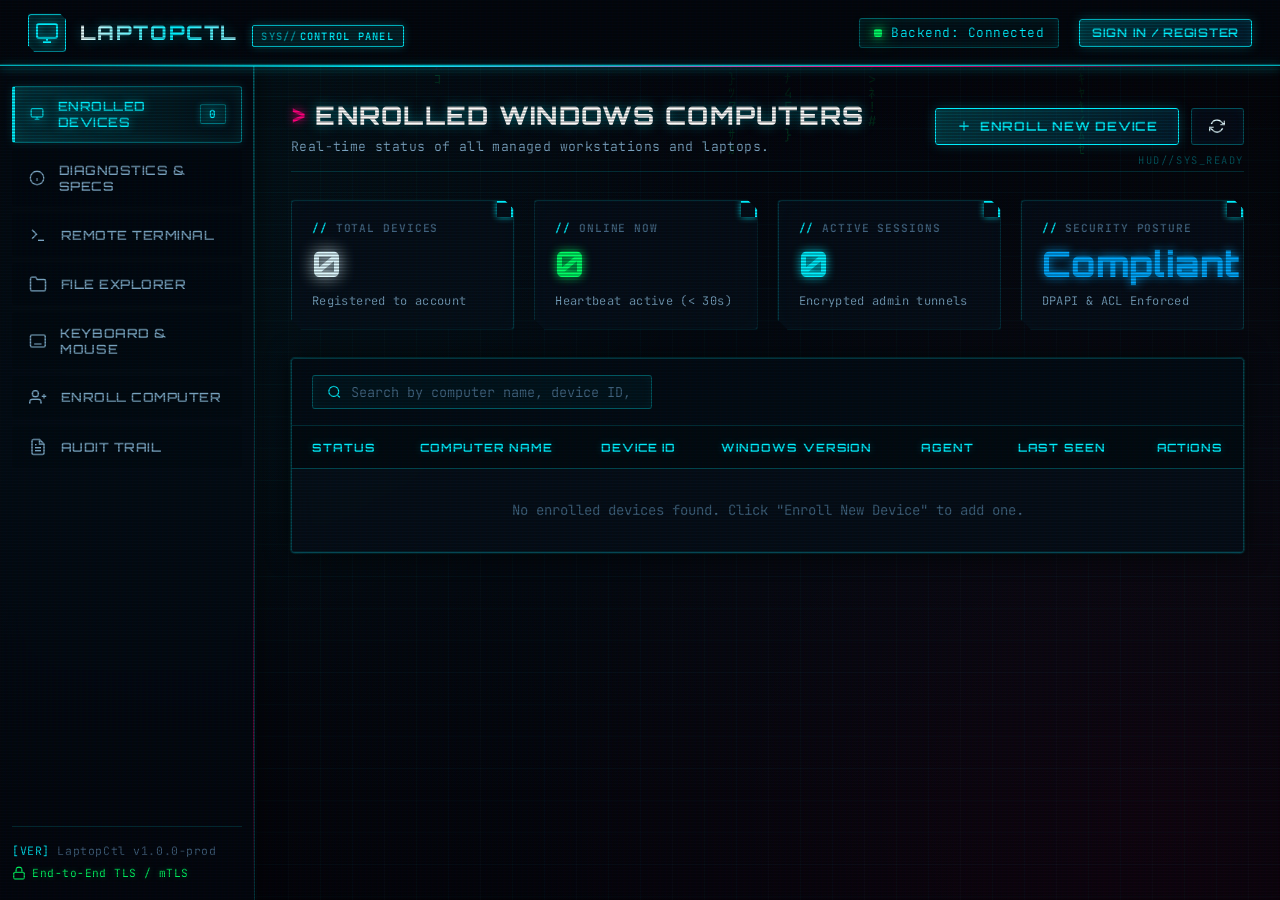
==== commit 0c2f58e6: "feat: add dashboard client application with device management and monitoring" ====
--- a/dashboard/index.html
+++ b/dashboard/index.html
@@ -7,10 +7,14 @@
   <meta name="description" content="Production-grade Windows remote administration platform inspired by ADB. Inspect hardware, run diagnostics, transfer files, and manage enrolled machines.">
   <link rel="preconnect" href="https://fonts.googleapis.com">
   <link rel="preconnect" href="https://fonts.gstatic.com" crossorigin>
-  <link href="https://fonts.googleapis.com/css2?family=Inter:wght@300;400;500;600;700&family=JetBrains+Mono:wght@400;500;600&display=swap" rel="stylesheet">
+  <link href="https://fonts.googleapis.com/css2?family=Fira+Code:wght@300;400;500;600;700&family=Inter:wght@300;400;500;600;700&family=JetBrains+Mono:wght@400;500;600;700&family=Orbitron:wght@400;600;700;800;900&family=Share+Tech+Mono&display=swap" rel="stylesheet">
   <link rel="stylesheet" href="styles.css">
 </head>
 <body>
+  <!-- Cyberpunk Matrix & Scanline Overlays -->
+  <div class="cyber-scanline" aria-hidden="true"></div>
+  <canvas id="matrix-canvas" class="cyber-matrix-bg" aria-hidden="true"></canvas>
+
   <div id="app" class="app-container">
     <!-- Top Navigation Bar -->
     <header class="app-header">
@@ -24,14 +28,14 @@
         </div>
         <div>
           <span class="brand-title">LaptopCtl</span>
-          <span class="brand-badge">OPS CONSOLE</span>
+          <span class="brand-badge">CONTROL PANEL</span>
         </div>
       </div>
 
       <div class="header-status">
         <div class="backend-indicator" id="backend-indicator">
           <span class="status-dot"></span>
-          <span id="backend-status-text">BACKEND: CONNECTED</span>
+          <span id="backend-status-text">Backend: Connected</span>
         </div>
         <div class="user-profile" id="user-profile" style="display: none;">
           <span class="user-avatar" id="header-avatar">AD</span>
@@ -52,7 +56,7 @@
               <line x1="8" y1="21" x2="16" y2="21"></line>
               <line x1="12" y1="17" x2="12" y2="21"></line>
             </svg>
-            <span>OVERVIEW / DEVICES</span>
+            <span>Enrolled Devices</span>
             <span class="counter-badge" id="badge-device-count">0</span>
           </button>
 
@@ -62,7 +66,7 @@
               <line x1="12" y1="16" x2="12" y2="12"></line>
               <line x1="12" y1="8" x2="12.01" y2="8"></line>
             </svg>
-            <span>SYSTEM INFO</span>
+            <span>Diagnostics & Specs</span>
           </button>
 
           <button class="nav-item" data-tab="terminal" id="tab-btn-terminal">
@@ -70,14 +74,14 @@
               <polyline points="4 17 10 11 4 5"></polyline>
               <line x1="12" y1="19" x2="20" y2="19"></line>
             </svg>
-            <span>TERMINAL</span>
+            <span>Remote Terminal</span>
           </button>
 
           <button class="nav-item" data-tab="files" id="tab-btn-files">
             <svg width="18" height="18" viewBox="0 0 24 24" fill="none" stroke="currentColor" stroke-width="2">
               <path d="M22 19a2 2 0 0 1-2 2H4a2 2 0 0 1-2-2V5a2 2 0 0 1 2-2h5l2 3h9a2 2 0 0 1 2 2z"></path>
             </svg>
-            <span>FILE MANAGER</span>
+            <span>File Explorer</span>
           </button>
 
           <button class="nav-item" data-tab="remote-control" id="tab-btn-remote-control">
@@ -93,7 +97,7 @@
               <line x1="18" y1="12" x2="18" y2="12.01"></line>
               <line x1="7" y1="16" x2="17" y2="16"></line>
             </svg>
-            <span>REMOTE INPUT</span>
+            <span>Keyboard & Mouse</span>
           </button>
 
           <button class="nav-item" data-tab="enroll" id="tab-btn-enroll">
@@ -103,7 +107,7 @@
               <line x1="20" y1="8" x2="20" y2="14"></line>
               <line x1="23" y1="11" x2="17" y2="11"></line>
             </svg>
-            <span>ENROLL AGENT</span>
+            <span>Enroll Computer</span>
           </button>
 
           <button class="nav-item" data-tab="audit" id="tab-btn-audit">
@@ -114,18 +118,18 @@
               <line x1="16" y1="17" x2="8" y2="17"></line>
               <polyline points="10 9 9 9 8 9"></polyline>
             </svg>
-            <span>AUDIT LOGS</span>
+            <span>Audit Trail</span>
           </button>
         </nav>
 
         <div class="sidebar-footer">
-          <div class="version-label">LAPTOPCTL // v1.0.0-prod</div>
+          <div class="version-label">LaptopCtl v1.0.0-prod</div>
           <div class="security-badge">
             <svg width="14" height="14" viewBox="0 0 24 24" fill="none" stroke="currentColor" stroke-width="2">
               <rect x="3" y="11" width="18" height="11" rx="2" ry="2"></rect>
               <path d="M7 11V7a5 5 0 0 1 10 0v4"></path>
             </svg>
-            <span>SECURE RELAY / WSS</span>
+            <span>End-to-End TLS / mTLS</span>
           </div>
         </div>
       </aside>
@@ -158,13 +162,6 @@
           </div>
 
           <!-- Quick Metrics Bar -->
-          <div class="console-status-strip" aria-label="System status">
-            <div class="console-status-item"><span>SYSTEM_STATUS</span><strong id="system-status-value">STANDBY</strong></div>
-            <div class="console-status-item"><span>AGENT_CONNECTION</span><strong id="agent-connection-value">0 ONLINE</strong></div>
-            <div class="console-status-item"><span>ACTIVE_DEVICES</span><strong id="active-devices-value">00</strong></div>
-            <div class="console-status-item"><span>BACKEND_LINK</span><strong id="backend-link-value">CHECKING</strong></div>
-          </div>
-
           <div class="metrics-grid">
             <div class="metric-card">
               <div class="metric-label">TOTAL DEVICES</div>
@@ -179,12 +176,12 @@
             <div class="metric-card">
               <div class="metric-label">ACTIVE SESSIONS</div>
               <div class="metric-value text-cyan" id="stat-active-sessions">0</div>
-              <div class="metric-sub">Reported by backend</div>
+              <div class="metric-sub">Encrypted admin tunnels</div>
             </div>
             <div class="metric-card">
               <div class="metric-label">SECURITY POSTURE</div>
-              <div class="metric-value text-green">—</div>
-              <div class="metric-sub">Awaiting security telemetry</div>
+              <div class="metric-value text-blue">Compliant</div>
+              <div class="metric-sub">DPAPI & ACL Enforced</div>
             </div>
           </div>
 
--- a/dashboard/styles.css
+++ b/dashboard/styles.css
@@ -1,247 +1,1595 @@
+/* ==========================================================================
+   LaptopCtl CYBERPUNK / HACKER HUD DESIGN SYSTEM
+   Theme: High-contrast Dark, Neon Cyan (#00f0ff), Neon Toxic Lime (#00ff66),
+          Cyberpunk Neon Pink (#ff0055 / #ff007f), Amber/Yellow alert (#ffe600),
+          Matrix Rain, Scanlines, Holographic Glows & Tech HUD aesthetics.
+   Layout and button positions are strictly preserved.
+   ========================================================================== */
+
 :root {
-  --bg-main: #070909;
-  --bg-secondary: #0b100e;
-  --bg-card: #101713;
-  --bg-elevated: #131c16;
-  --green: #00ff66;
-  --green-dim: #00b84d;
-  --text: #e5f5e9;
-  --text-secondary: #84968a;
-  --text-muted: #52635a;
-  --border: #1b3023;
-  --danger: #ff3b4d;
-  --warning: #ffb020;
+  --bg-main: #04070d;
+  --bg-canvas: #020408;
+  --bg-card: rgba(8, 14, 26, 0.82);
+  --bg-card-border: rgba(0, 240, 255, 0.22);
+  --bg-card-hover: rgba(14, 25, 48, 0.9);
+  --bg-subtle: rgba(0, 240, 255, 0.04);
+  --bg-surface: #0a1120;
+  --border-color: rgba(0, 240, 255, 0.25);
+
+  --accent-cyan: #00f0ff;
   --accent-green: #00ff66;
-  --accent-amber: #ffb020;
-  --accent-red: #ff3b4d;
-  --font-sans: "Inter", -apple-system, BlinkMacSystemFont, "Segoe UI", sans-serif;
-  --font-mono: "JetBrains Mono", Consolas, monospace;
-  --radius: 3px;
-  --transition: 160ms ease;
-}
-
-* { box-sizing: border-box; margin: 0; padding: 0; }
-
-html, body { min-height: 100%; }
+  --accent-pink: #ff007f;
+  --accent-yellow: #ffe600;
+  --accent-amber: #ffb703;
+  --accent-red: #ff003c;
+  --accent-purple: #9d4edd;
+  --accent-blue: #00a8ff;
+
+  --text-primary: #e0f8ff;
+  --text-secondary: #7aa2c0;
+  --text-muted: #436380;
+
+  --font-sans: 'Inter', -apple-system, BlinkMacSystemFont, "Segoe UI", sans-serif;
+  --font-mono: 'JetBrains Mono', 'Fira Code', 'Share Tech Mono', monospace;
+  --font-cyber: 'Orbitron', 'JetBrains Mono', sans-serif;
+
+  --radius-sm: 3px;
+  --radius-md: 4px;
+  --radius-lg: 6px;
+
+  --shadow-glow: 0 0 15px rgba(0, 240, 255, 0.35);
+  --shadow-glow-pink: 0 0 15px rgba(255, 0, 127, 0.4);
+  --shadow-glow-green: 0 0 15px rgba(0, 255, 102, 0.35);
+  --shadow-card: 0 4px 24px rgba(0, 0, 0, 0.8), 0 0 1px 1px rgba(0, 240, 255, 0.2), inset 0 0 20px rgba(0, 240, 255, 0.02);
+  --transition-smooth: all 0.2s cubic-bezier(0.16, 1, 0.3, 1);
+}
+
+* {
+  box-sizing: border-box;
+  margin: 0;
+  padding: 0;
+}
+
+/* Scrollbar cyberpunk styling */
+::-webkit-scrollbar {
+  width: 6px;
+  height: 6px;
+}
+::-webkit-scrollbar-track {
+  background: #020408;
+}
+::-webkit-scrollbar-thumb {
+  background: rgba(0, 240, 255, 0.3);
+  border-radius: 2px;
+}
+::-webkit-scrollbar-thumb:hover {
+  background: var(--accent-cyan);
+  box-shadow: 0 0 10px var(--accent-cyan);
+}
+
+/* Background Cyberpunk Canvas & Scanline Overlay */
+.cyber-matrix-bg {
+  position: fixed;
+  top: 0;
+  left: 0;
+  width: 100vw;
+  height: 100vh;
+  pointer-events: none;
+  z-index: 0;
+  opacity: 0.16;
+}
+
+.cyber-scanline {
+  position: fixed;
+  top: 0;
+  left: 0;
+  width: 100vw;
+  height: 100vh;
+  pointer-events: none;
+  z-index: 999;
+  background: linear-gradient(rgba(18, 16, 16, 0) 50%, rgba(0, 0, 0, 0.32) 50%), linear-gradient(90deg, rgba(255, 0, 0, 0.02), rgba(0, 255, 0, 0.01), rgba(0, 0, 255, 0.02));
+  background-size: 100% 3px, 6px 100%;
+  opacity: 0.85;
+}
+
+/* Subtle CRT flickering & horizontal beam */
+.cyber-scanline::after {
+  content: " ";
+  display: block;
+  position: absolute;
+  top: 0; left: 0; bottom: 0; right: 0;
+  background: linear-gradient(rgba(18, 255, 235, 0) 0%, rgba(0, 240, 255, 0.04) 50%, rgba(18, 255, 235, 0) 100%);
+  opacity: 0.6;
+  height: 100%;
+  width: 100%;
+  animation: scanline-beam 8s linear infinite;
+}
+
+@keyframes scanline-beam {
+  0% { transform: translateY(-100%); }
+  100% { transform: translateY(1000%); }
+}
 
 body {
-  background: var(--bg-main);
-  color: var(--text);
   font-family: var(--font-sans);
-  font-size: 14px;
+  background-color: var(--bg-main);
+  color: var(--text-primary);
+  min-height: 100vh;
   overflow-x: hidden;
-}
-
-body::before {
+  background-image:
+    linear-gradient(rgba(0, 240, 255, 0.03) 1px, transparent 1px),
+    linear-gradient(90deg, rgba(0, 240, 255, 0.03) 1px, transparent 1px),
+    radial-gradient(circle at 10% 10%, rgba(0, 240, 255, 0.08) 0%, transparent 45%),
+    radial-gradient(circle at 90% 90%, rgba(255, 0, 127, 0.06) 0%, transparent 45%),
+    radial-gradient(circle at 50% 50%, rgba(2, 6, 14, 0.95) 0%, #030509 100%);
+  background-size: 32px 32px, 32px 32px, 100% 100%, 100% 100%, 100% 100%;
+  background-attachment: fixed;
+  position: relative;
+}
+
+/* App Container */
+.app-container {
+  display: flex;
+  flex-direction: column;
+  height: 100vh;
+  position: relative;
+  z-index: 1;
+}
+
+/* Header */
+.app-header {
+  display: flex;
+  align-items: center;
+  justify-content: space-between;
+  padding: 0.85rem 1.75rem;
+  background: rgba(4, 8, 16, 0.92);
+  backdrop-filter: blur(16px);
+  border-bottom: 1px solid var(--accent-cyan);
+  box-shadow: 0 0 15px rgba(0, 240, 255, 0.18), inset 0 -1px 0 rgba(0, 240, 255, 0.35);
+  z-index: 100;
+  position: relative;
+}
+
+/* Cyber header line accent */
+.app-header::after {
   content: "";
+  position: absolute;
+  bottom: -2px;
+  left: 0;
+  right: 0;
+  height: 1px;
+  background: linear-gradient(90deg, transparent 5%, var(--accent-cyan) 30%, var(--accent-pink) 70%, transparent 95%);
+  box-shadow: 0 0 8px var(--accent-cyan);
+}
+
+.brand {
+  display: flex;
+  align-items: center;
+  gap: 0.85rem;
+}
+
+.logo-icon {
+  display: flex;
+  align-items: center;
+  justify-content: center;
+  width: 38px;
+  height: 38px;
+  background: rgba(0, 240, 255, 0.08);
+  border: 1px solid var(--accent-cyan);
+  border-radius: var(--radius-sm);
+  color: var(--accent-cyan);
+  box-shadow: 0 0 12px rgba(0, 240, 255, 0.4), inset 0 0 10px rgba(0, 240, 255, 0.2);
+  position: relative;
+  overflow: hidden;
+  clip-path: polygon(0 0, calc(100% - 6px) 0, 100% 6px, 100% 100%, 6px 100%, 0 calc(100% - 6px));
+}
+
+.logo-icon svg {
+  filter: drop-shadow(0 0 4px var(--accent-cyan));
+  animation: logo-glitch 4s infinite alternate;
+}
+
+@keyframes logo-glitch {
+  0%, 94% { transform: translate(0, 0); }
+  95% { transform: translate(-2px, 1px); }
+  97% { transform: translate(2px, -1px); filter: drop-shadow(0 0 8px var(--accent-pink)); color: var(--accent-pink); }
+  100% { transform: translate(0, 0); }
+}
+
+.brand-title {
+  font-family: var(--font-cyber);
+  font-size: 1.25rem;
+  font-weight: 800;
+  letter-spacing: 0.08em;
+  background: linear-gradient(90deg, #ffffff 0%, var(--accent-cyan) 60%, #a2f5ff 100%);
+  -webkit-background-clip: text;
+  -webkit-text-fill-color: transparent;
+  text-shadow: 0 0 12px rgba(0, 240, 255, 0.4);
+  position: relative;
+  text-transform: uppercase;
+}
+
+.brand-badge {
+  font-family: var(--font-mono);
+  font-size: 0.65rem;
+  font-weight: 700;
+  padding: 0.2rem 0.55rem;
+  margin-left: 0.6rem;
+  background: rgba(0, 240, 255, 0.12);
+  border: 1px solid var(--accent-cyan);
+  border-radius: 2px;
+  color: var(--accent-cyan);
+  letter-spacing: 0.12em;
+  text-transform: uppercase;
+  box-shadow: 0 0 8px rgba(0, 240, 255, 0.3);
+  position: relative;
+}
+
+.brand-badge::before {
+  content: "SYS//";
+  opacity: 0.6;
+  margin-right: 2px;
+}
+
+.header-status {
+  display: flex;
+  align-items: center;
+  gap: 1.25rem;
+}
+
+.backend-indicator {
+  display: flex;
+  align-items: center;
+  gap: 0.6rem;
+  font-family: var(--font-mono);
+  font-size: 0.8rem;
+  color: var(--accent-cyan);
+  background: rgba(0, 240, 255, 0.05);
+  padding: 0.35rem 0.85rem;
+  border-radius: var(--radius-sm);
+  border: 1px solid rgba(0, 240, 255, 0.35);
+  box-shadow: inset 0 0 10px rgba(0, 240, 255, 0.1);
+  letter-spacing: 0.04em;
+}
+
+.status-dot {
+  width: 8px;
+  height: 8px;
+  border-radius: 2px;
+  background-color: var(--accent-green);
+  box-shadow: 0 0 10px var(--accent-green), 0 0 20px var(--accent-green);
+  animation: pulse-dot 1.4s infinite ease-in-out;
+}
+
+@keyframes pulse-dot {
+  0% { transform: scale(0.9); opacity: 0.7; box-shadow: 0 0 4px var(--accent-green); }
+  50% { transform: scale(1.25); opacity: 1; box-shadow: 0 0 14px var(--accent-green), 0 0 22px var(--accent-green); }
+  100% { transform: scale(0.9); opacity: 0.7; box-shadow: 0 0 4px var(--accent-green); }
+}
+
+.user-profile {
+  display: flex;
+  align-items: center;
+  gap: 0.6rem;
+  padding: 0.25rem 0.6rem;
+  border: 1px solid rgba(255, 0, 127, 0.3);
+  background: rgba(255, 0, 127, 0.05);
+  border-radius: var(--radius-sm);
+}
+
+.user-avatar {
+  width: 30px;
+  height: 30px;
+  border-radius: 2px;
+  background: linear-gradient(135deg, var(--accent-pink), #8000ff);
+  color: white;
+  font-family: var(--font-cyber);
+  font-size: 0.75rem;
+  font-weight: 700;
+  display: flex;
+  align-items: center;
+  justify-content: center;
+  box-shadow: 0 0 8px rgba(255, 0, 127, 0.5);
+  border: 1px solid rgba(255, 255, 255, 0.4);
+}
+
+.user-email {
+  font-family: var(--font-mono);
+  font-size: 0.8rem;
+  font-weight: 500;
+  color: var(--text-primary);
+}
+
+/* Body Layout */
+.app-body {
+  display: flex;
+  flex: 1;
+  overflow: hidden;
+  position: relative;
+}
+
+/* Sidebar */
+.sidebar {
+  width: 255px;
+  background: rgba(5, 9, 18, 0.85);
+  backdrop-filter: blur(14px);
+  border-right: 1px solid rgba(0, 240, 255, 0.2);
+  display: flex;
+  flex-direction: column;
+  justify-content: space-between;
+  padding: 1.25rem 0.75rem;
+  box-shadow: 4px 0 20px rgba(0, 0, 0, 0.5);
+  position: relative;
+}
+
+.sidebar::before {
+  content: "";
+  position: absolute;
+  top: 0;
+  right: 0;
+  width: 1px;
+  height: 100%;
+  background: linear-gradient(180deg, var(--accent-cyan) 0%, transparent 40%, var(--accent-pink) 80%, transparent 100%);
+  opacity: 0.4;
+}
+
+.nav-menu {
+  display: flex;
+  flex-direction: column;
+  gap: 0.45rem;
+}
+
+.nav-item {
+  display: flex;
+  align-items: center;
+  gap: 0.85rem;
+  padding: 0.7rem 0.95rem;
+  background: rgba(2, 6, 14, 0.4);
+  border: 1px solid transparent;
+  border-left: 2px solid transparent;
+  border-radius: var(--radius-sm);
+  color: var(--text-secondary);
+  font-family: var(--font-cyber);
+  font-size: 0.8rem;
+  font-weight: 600;
+  letter-spacing: 0.04em;
+  text-transform: uppercase;
+  cursor: pointer;
+  text-align: left;
+  transition: var(--transition-smooth);
+  position: relative;
+  overflow: hidden;
+}
+
+.nav-item::before {
+  content: "";
+  position: absolute;
+  top: 0;
+  left: 0;
+  width: 0;
+  height: 100%;
+  background: linear-gradient(90deg, rgba(0, 240, 255, 0.15), transparent);
+  transition: width 0.25s ease;
+}
+
+.nav-item:hover::before {
+  width: 100%;
+}
+
+.nav-item:hover {
+  background: rgba(0, 240, 255, 0.06);
+  border-color: rgba(0, 240, 255, 0.25);
+  border-left: 2px solid var(--accent-cyan);
+  color: #ffffff;
+  text-shadow: 0 0 8px var(--accent-cyan);
+  transform: translateX(3px);
+}
+
+.nav-item.active {
+  background: linear-gradient(90deg, rgba(0, 240, 255, 0.18), rgba(0, 240, 255, 0.04));
+  border: 1px solid rgba(0, 240, 255, 0.45);
+  border-left: 3px solid var(--accent-cyan);
+  color: var(--accent-cyan);
+  box-shadow: inset 0 0 15px rgba(0, 240, 255, 0.12), 0 0 10px rgba(0, 240, 255, 0.15);
+  text-shadow: 0 0 10px rgba(0, 240, 255, 0.6);
+}
+
+.nav-item.active svg {
+  filter: drop-shadow(0 0 6px var(--accent-cyan));
+  color: var(--accent-cyan);
+}
+
+.counter-badge {
+  margin-left: auto;
+  font-family: var(--font-mono);
+  font-size: 0.7rem;
+  font-weight: 700;
+  padding: 0.12rem 0.5rem;
+  background: rgba(0, 240, 255, 0.12);
+  border: 1px solid rgba(0, 240, 255, 0.35);
+  border-radius: 2px;
+  color: var(--accent-cyan);
+  box-shadow: 0 0 6px rgba(0, 240, 255, 0.25);
+}
+
+.sidebar-footer {
+  padding-top: 1rem;
+  border-top: 1px solid rgba(0, 240, 255, 0.2);
+  display: flex;
+  flex-direction: column;
+  gap: 0.5rem;
+  font-family: var(--font-mono);
+}
+
+.version-label {
+  font-size: 0.72rem;
+  color: var(--text-muted);
+  letter-spacing: 0.05em;
+}
+
+.version-label::before {
+  content: "[VER] ";
+  color: var(--accent-cyan);
+}
+
+.security-badge {
+  display: flex;
+  align-items: center;
+  gap: 0.4rem;
+  font-size: 0.7rem;
+  color: var(--accent-green);
+  text-shadow: 0 0 6px rgba(0, 255, 102, 0.4);
+  letter-spacing: 0.04em;
+}
+
+/* Content Area */
+.content-area {
+  flex: 1;
+  overflow-y: auto;
+  padding: 2rem 2.25rem;
+  position: relative;
+}
+
+.tab-pane {
+  display: none;
+  animation: cyberGlitchFade 0.3s cubic-bezier(0.16, 1, 0.3, 1);
+}
+
+.tab-pane.active {
+  display: block;
+}
+
+@keyframes cyberGlitchFade {
+  0% {
+    opacity: 0;
+    transform: translateY(8px) scale(0.99);
+    filter: brightness(1.6) contrast(1.2);
+  }
+  50% {
+    opacity: 0.8;
+    transform: translateY(-2px);
+  }
+  100% {
+    opacity: 1;
+    transform: translateY(0) scale(1);
+    filter: brightness(1) contrast(1);
+  }
+}
+
+/* Headers */
+.pane-header {
+  display: flex;
+  align-items: center;
+  justify-content: space-between;
+  margin-bottom: 1.75rem;
+  border-bottom: 1px solid rgba(0, 240, 255, 0.15);
+  padding-bottom: 1rem;
+  position: relative;
+}
+
+.pane-header::after {
+  content: "HUD//SYS_READY";
+  position: absolute;
+  right: 0;
+  bottom: 4px;
+  font-family: var(--font-mono);
+  font-size: 0.65rem;
+  color: rgba(0, 240, 255, 0.35);
+  letter-spacing: 0.15em;
+}
+
+.pane-title {
+  font-family: var(--font-cyber);
+  font-size: 1.6rem;
+  font-weight: 800;
+  letter-spacing: 0.05em;
+  text-transform: uppercase;
+  color: #ffffff;
+  text-shadow: 0 0 12px rgba(0, 240, 255, 0.5);
+  display: flex;
+  align-items: center;
+  gap: 0.5rem;
+}
+
+.pane-title::before {
+  content: ">";
+  color: var(--accent-pink);
+  text-shadow: 0 0 8px var(--accent-pink);
+  font-family: var(--font-mono);
+}
+
+.pane-subtitle {
+  font-family: var(--font-mono);
+  font-size: 0.82rem;
+  color: var(--text-secondary);
+  margin-top: 0.35rem;
+  letter-spacing: 0.03em;
+}
+
+.pane-actions {
+  display: flex;
+  align-items: center;
+  gap: 0.75rem;
+}
+
+/* Cyber Buttons */
+.btn-primary {
+  display: inline-flex;
+  align-items: center;
+  gap: 0.5rem;
+  padding: 0.6rem 1.25rem;
+  background: linear-gradient(135deg, rgba(0, 240, 255, 0.25), rgba(0, 168, 255, 0.15));
+  color: var(--accent-cyan);
+  border: 1px solid var(--accent-cyan);
+  border-radius: var(--radius-sm);
+  font-family: var(--font-cyber);
+  font-size: 0.8rem;
+  font-weight: 700;
+  letter-spacing: 0.06em;
+  text-transform: uppercase;
+  cursor: pointer;
+  transition: var(--transition-smooth);
+  box-shadow: 0 0 12px rgba(0, 240, 255, 0.25), inset 0 0 10px rgba(0, 240, 255, 0.1);
+  position: relative;
+  overflow: hidden;
+}
+
+.btn-primary::before {
+  content: "";
+  position: absolute;
+  top: 0;
+  left: -100%;
+  width: 100%;
+  height: 100%;
+  background: linear-gradient(90deg, transparent, rgba(0, 240, 255, 0.4), transparent);
+  transition: left 0.5s ease;
+}
+
+.btn-primary:hover::before {
+  left: 100%;
+}
+
+.btn-primary:hover {
+  background: var(--accent-cyan);
+  color: #03060c;
+  box-shadow: 0 0 25px rgba(0, 240, 255, 0.7), inset 0 0 12px rgba(255, 255, 255, 0.5);
+  transform: translateY(-1px);
+}
+
+.btn-primary:active {
+  transform: translateY(1px);
+}
+
+.btn-secondary {
+  display: inline-flex;
+  align-items: center;
+  gap: 0.5rem;
+  padding: 0.6rem 1.1rem;
+  background: rgba(8, 16, 32, 0.7);
+  color: var(--text-primary);
+  border: 1px solid rgba(0, 240, 255, 0.3);
+  border-radius: var(--radius-sm);
+  font-family: var(--font-cyber);
+  font-size: 0.8rem;
+  font-weight: 600;
+  letter-spacing: 0.05em;
+  text-transform: uppercase;
+  cursor: pointer;
+  transition: var(--transition-smooth);
+  box-shadow: inset 0 0 8px rgba(0, 240, 255, 0.05);
+}
+
+.btn-secondary:hover {
+  background: rgba(0, 240, 255, 0.12);
+  border-color: var(--accent-cyan);
+  color: var(--accent-cyan);
+  box-shadow: 0 0 14px rgba(0, 240, 255, 0.35);
+  transform: translateY(-1px);
+}
+
+.btn-ghost {
+  background: transparent;
+  border: 1px solid rgba(255, 255, 255, 0.1);
+  color: var(--text-secondary);
+  cursor: pointer;
+  font-family: var(--font-mono);
+  font-size: 0.8rem;
+  padding: 0.45rem 0.85rem;
+  border-radius: var(--radius-sm);
+  transition: var(--transition-smooth);
+  letter-spacing: 0.04em;
+  text-transform: uppercase;
+}
+
+.btn-ghost:hover {
+  background: rgba(255, 0, 127, 0.1);
+  border-color: var(--accent-pink);
+  color: var(--accent-pink);
+  box-shadow: 0 0 10px rgba(255, 0, 127, 0.35);
+}
+
+.btn-sm {
+  padding: 0.35rem 0.75rem;
+  font-size: 0.75rem;
+}
+
+.btn-danger-sm {
+  background: rgba(255, 0, 60, 0.12);
+  color: var(--accent-red);
+  border: 1px solid rgba(255, 0, 60, 0.4);
+  padding: 0.35rem 0.75rem;
+  border-radius: var(--radius-sm);
+  cursor: pointer;
+  font-family: var(--font-mono);
+  font-size: 0.75rem;
+  font-weight: 600;
+  text-transform: uppercase;
+  letter-spacing: 0.05em;
+  transition: var(--transition-smooth);
+}
+
+.btn-danger-sm:hover {
+  background: var(--accent-red);
+  color: #ffffff;
+  box-shadow: 0 0 15px rgba(255, 0, 60, 0.6);
+}
+
+/* Metrics Grid */
+.metrics-grid {
+  display: grid;
+  grid-template-columns: repeat(auto-fit, minmax(210px, 1fr));
+  gap: 1.25rem;
+  margin-bottom: 1.75rem;
+}
+
+.metric-card {
+  background: var(--bg-card);
+  border: 1px solid rgba(0, 240, 255, 0.2);
+  border-radius: var(--radius-md);
+  padding: 1.25rem;
+  box-shadow: var(--shadow-card);
+  position: relative;
+  overflow: hidden;
+  transition: var(--transition-smooth);
+  clip-path: polygon(0 0, calc(100% - 10px) 0, 100% 10px, 100% 100%, 10px 100%, 0 calc(100% - 10px));
+}
+
+/* Corner bracket accents on cards */
+.metric-card::before {
+  content: "";
+  position: absolute;
+  top: 0;
+  right: 0;
+  width: 14px;
+  height: 14px;
+  border-top: 2px solid var(--accent-cyan);
+  border-right: 2px solid var(--accent-cyan);
+  box-shadow: 0 0 6px var(--accent-cyan);
+}
+
+.metric-card:hover {
+  border-color: var(--accent-cyan);
+  box-shadow: 0 0 20px rgba(0, 240, 255, 0.3), inset 0 0 15px rgba(0, 240, 255, 0.08);
+  transform: translateY(-2px);
+}
+
+.metric-label {
+  font-family: var(--font-mono);
+  font-size: 0.7rem;
+  font-weight: 700;
+  letter-spacing: 0.08em;
+  color: var(--text-muted);
+  text-transform: uppercase;
+}
+
+.metric-label::before {
+  content: "// ";
+  color: var(--accent-cyan);
+}
+
+.metric-value {
+  font-family: var(--font-cyber);
+  font-size: 2.2rem;
+  font-weight: 800;
+  margin: 0.4rem 0;
+  letter-spacing: 0.02em;
+  text-shadow: 0 0 15px currentColor;
+}
+
+.metric-sub {
+  font-family: var(--font-mono);
+  font-size: 0.75rem;
+  color: var(--text-secondary);
+  letter-spacing: 0.03em;
+}
+
+.text-green { color: var(--accent-green); text-shadow: 0 0 10px var(--accent-green); }
+.text-cyan { color: var(--accent-cyan); text-shadow: 0 0 10px var(--accent-cyan); }
+.text-blue { color: var(--accent-blue); text-shadow: 0 0 10px var(--accent-blue); }
+.text-grey { color: var(--text-muted); }
+
+/* Cards & Tables */
+.card {
+  background: var(--bg-card);
+  border: 1px solid rgba(0, 240, 255, 0.2);
+  border-radius: var(--radius-md);
+  padding: 1.5rem;
+  box-shadow: var(--shadow-card);
+  backdrop-filter: blur(12px);
+  position: relative;
+  transition: border-color 0.25s ease;
+}
+
+.card:hover {
+  border-color: rgba(0, 240, 255, 0.35);
+}
+
+.table-card {
+  padding: 0;
+  overflow: hidden;
+  border: 1px solid rgba(0, 240, 255, 0.25);
+  box-shadow: 0 0 25px rgba(0, 0, 0, 0.9), 0 0 1px 1px rgba(0, 240, 255, 0.25);
+}
+
+.table-toolbar {
+  padding: 1rem 1.25rem;
+  border-bottom: 1px solid rgba(0, 240, 255, 0.2);
+  background: rgba(3, 7, 16, 0.6);
+  display: flex;
+  align-items: center;
+  justify-content: space-between;
+}
+
+.search-box {
+  display: flex;
+  align-items: center;
+  gap: 0.6rem;
+  background: rgba(0, 240, 255, 0.04);
+  border: 1px solid rgba(0, 240, 255, 0.3);
+  border-radius: var(--radius-sm);
+  padding: 0.45rem 0.85rem;
+  width: 340px;
+  color: var(--accent-cyan);
+  box-shadow: inset 0 0 10px rgba(0, 240, 255, 0.05);
+  transition: all 0.2s ease;
+}
+
+.search-box:focus-within {
+  border-color: var(--accent-cyan);
+  box-shadow: 0 0 12px rgba(0, 240, 255, 0.35), inset 0 0 10px rgba(0, 240, 255, 0.1);
+}
+
+.search-box input {
+  background: transparent;
+  border: none;
+  outline: none;
+  color: var(--text-primary);
+  font-family: var(--font-mono);
+  font-size: 0.85rem;
+  width: 100%;
+}
+
+.search-box input::placeholder {
+  color: var(--text-muted);
+  font-family: var(--font-mono);
+}
+
+.table-wrapper {
+  overflow-x: auto;
+}
+
+.data-table {
+  width: 100%;
+  border-collapse: collapse;
+  text-align: left;
+  font-size: 0.875rem;
+  font-family: var(--font-mono);
+}
+
+.data-table th {
+  padding: 0.85rem 1.25rem;
+  font-family: var(--font-cyber);
+  font-size: 0.72rem;
+  font-weight: 700;
+  color: var(--accent-cyan);
+  text-transform: uppercase;
+  letter-spacing: 0.08em;
+  border-bottom: 1px solid rgba(0, 240, 255, 0.25);
+  background: rgba(2, 5, 12, 0.85);
+  text-shadow: 0 0 8px rgba(0, 240, 255, 0.3);
+}
+
+.data-table td {
+  padding: 0.95rem 1.25rem;
+  border-bottom: 1px solid rgba(0, 240, 255, 0.1);
+  color: var(--text-primary);
+  background: rgba(5, 10, 20, 0.4);
+  transition: background 0.15s ease;
+}
+
+.data-table tbody tr:hover td {
+  background: rgba(0, 240, 255, 0.08);
+  color: #ffffff;
+  border-bottom-color: rgba(0, 240, 255, 0.3);
+  box-shadow: inset 2px 0 0 var(--accent-cyan);
+}
+
+.text-right { text-align: right; }
+
+.status-badge {
+  display: inline-flex;
+  align-items: center;
+  gap: 0.4rem;
+  padding: 0.25rem 0.65rem;
+  border-radius: 2px;
+  font-family: var(--font-mono);
+  font-size: 0.72rem;
+  font-weight: 700;
+  letter-spacing: 0.06em;
+  text-transform: uppercase;
+}
+
+.status-badge.online {
+  background: rgba(0, 255, 102, 0.12);
+  color: var(--accent-green);
+  border: 1px solid var(--accent-green);
+  box-shadow: 0 0 10px rgba(0, 255, 102, 0.3);
+  animation: hacker-flicker 4s infinite;
+}
+
+.status-badge.offline {
+  background: rgba(255, 0, 60, 0.1);
+  color: var(--accent-red);
+  border: 1px solid rgba(255, 0, 60, 0.4);
+  box-shadow: 0 0 8px rgba(255, 0, 60, 0.2);
+}
+
+@keyframes hacker-flicker {
+  0%, 100% { opacity: 1; }
+  92% { opacity: 1; }
+  93% { opacity: 0.6; }
+  94% { opacity: 1; }
+  96% { opacity: 0.8; }
+  97% { opacity: 1; }
+}
+
+/* Inspector Layout */
+.inspector-layout {
+  display: grid;
+  grid-template-columns: repeat(2, 1fr);
+  gap: 1.5rem;
+}
+
+.card.full-width {
+  grid-column: span 2;
+}
+
+.card-title {
+  font-family: var(--font-cyber);
+  font-size: 1.05rem;
+  font-weight: 700;
+  letter-spacing: 0.06em;
+  text-transform: uppercase;
+  color: #ffffff;
+  margin-bottom: 1.25rem;
+  display: flex;
+  align-items: center;
+  gap: 0.5rem;
+}
+
+.card-title::before {
+  content: "::";
+  color: var(--accent-cyan);
+  text-shadow: 0 0 6px var(--accent-cyan);
+}
+
+.card-title-row {
+  display: flex;
+  align-items: center;
+  justify-content: space-between;
+  margin-bottom: 1rem;
+}
+
+.spec-grid {
+  display: grid;
+  grid-template-columns: repeat(2, 1fr);
+  gap: 1rem;
+}
+
+.spec-item {
+  display: flex;
+  flex-direction: column;
+  gap: 0.25rem;
+  background: rgba(0, 240, 255, 0.03);
+  padding: 0.65rem 0.85rem;
+  border-radius: var(--radius-sm);
+  border: 1px solid rgba(0, 240, 255, 0.12);
+  transition: border-color 0.2s;
+}
+
+.spec-item:hover {
+  border-color: rgba(0, 240, 255, 0.35);
+  box-shadow: 0 0 8px rgba(0, 240, 255, 0.15);
+}
+
+.spec-label {
+  font-family: var(--font-mono);
+  font-size: 0.72rem;
+  color: var(--text-muted);
+  text-transform: uppercase;
+  letter-spacing: 0.05em;
+}
+
+.spec-value {
+  font-family: var(--font-mono);
+  font-size: 0.95rem;
+  font-weight: 600;
+  color: var(--accent-cyan);
+  text-shadow: 0 0 6px rgba(0, 240, 255, 0.3);
+}
+
+/* Storage Bars */
+.storage-item {
+  margin-bottom: 1rem;
+  background: rgba(0, 240, 255, 0.02);
+  padding: 0.85rem;
+  border: 1px solid rgba(0, 240, 255, 0.12);
+  border-radius: var(--radius-sm);
+}
+
+.storage-labels {
+  display: flex;
+  justify-content: space-between;
+  font-family: var(--font-mono);
+  font-size: 0.82rem;
+  margin-bottom: 0.5rem;
+  color: var(--text-primary);
+}
+
+.progress-track {
+  height: 9px;
+  background: rgba(0, 0, 0, 0.6);
+  border: 1px solid rgba(0, 240, 255, 0.25);
+  border-radius: 2px;
+  overflow: hidden;
+  box-shadow: inset 0 0 6px rgba(0, 0, 0, 0.8);
+}
+
+.progress-fill {
+  height: 100%;
+  border-radius: 1px;
+  background: linear-gradient(90deg, var(--accent-cyan), var(--accent-green));
+  box-shadow: 0 0 10px var(--accent-cyan);
+  transition: width 0.4s ease;
+  position: relative;
+}
+
+.progress-fill::after {
+  content: "";
+  position: absolute;
+  top: 0; left: 0; bottom: 0; right: 0;
+  background: repeating-linear-gradient(45deg, transparent, transparent 5px, rgba(0, 0, 0, 0.25) 5px, rgba(0, 0, 0, 0.25) 10px);
+}
+
+.progress-fill.warning {
+  background: linear-gradient(90deg, var(--accent-amber), var(--accent-red));
+  box-shadow: 0 0 10px var(--accent-red);
+}
+
+/* Dropdown */
+.select-dropdown {
+  background: rgba(4, 10, 22, 0.9);
+  color: var(--accent-cyan);
+  border: 1px solid rgba(0, 240, 255, 0.35);
+  padding: 0.5rem 0.85rem;
+  border-radius: var(--radius-sm);
+  font-family: var(--font-mono);
+  font-size: 0.85rem;
+  outline: none;
+  box-shadow: 0 0 10px rgba(0, 240, 255, 0.15);
+}
+
+.select-dropdown:focus {
+  border-color: var(--accent-cyan);
+  box-shadow: 0 0 15px rgba(0, 240, 255, 0.4);
+}
+
+/* Terminal Console (Full Hacker/Cyberpunk C2 Matrix look) */
+.terminal-container {
+  background: #010408;
+  border: 1px solid var(--accent-cyan);
+  border-radius: var(--radius-sm);
+  box-shadow: 0 10px 40px rgba(0, 0, 0, 0.9), 0 0 20px rgba(0, 240, 255, 0.25), inset 0 0 30px rgba(0, 240, 255, 0.04);
+  display: flex;
+  flex-direction: column;
+  height: 540px;
+  overflow: hidden;
+  position: relative;
+}
+
+.terminal-header {
+  background: rgba(0, 240, 255, 0.08);
+  padding: 0.65rem 1rem;
+  display: flex;
+  align-items: center;
+  justify-content: space-between;
+  border-bottom: 1px solid rgba(0, 240, 255, 0.25);
+  box-shadow: 0 2px 10px rgba(0, 0, 0, 0.5);
+}
+
+.terminal-dots {
+  display: flex;
+  gap: 0.4rem;
+}
+
+.terminal-dots .dot {
+  width: 9px;
+  height: 9px;
+  border-radius: 2px;
+  box-shadow: 0 0 6px currentColor;
+}
+
+.dot.red { background: #ff0055; color: #ff0055; }
+.dot.yellow { background: #ffe600; color: #ffe600; }
+.dot.green { background: #00ff66; color: #00ff66; }
+
+.terminal-title {
+  font-family: var(--font-mono);
+  font-size: 0.75rem;
+  font-weight: 700;
+  color: var(--accent-cyan);
+  letter-spacing: 0.1em;
+  text-transform: uppercase;
+  text-shadow: 0 0 6px rgba(0, 240, 255, 0.5);
+}
+
+.terminal-title::before {
+  content: "[ROOT_TERMINAL: ";
+  color: var(--text-muted);
+}
+.terminal-title::after {
+  content: "]";
+  color: var(--text-muted);
+}
+
+.terminal-screen {
+  flex: 1;
+  padding: 1.25rem;
+  font-family: var(--font-mono);
+  font-size: 0.88rem;
+  line-height: 1.55;
+  overflow-y: auto;
+  color: #72f1b8;
+  text-shadow: 0 0 4px rgba(114, 241, 184, 0.35);
+  background: radial-gradient(circle at 50% 50%, rgba(0, 240, 255, 0.02) 0%, rgba(0, 0, 0, 0.6) 100%), #020509;
+}
+
+.terminal-line {
+  margin-bottom: 0.25rem;
+  white-space: pre-wrap;
+  word-break: break-all;
+}
+
+.terminal-input-bar {
+  display: flex;
+  align-items: center;
+  gap: 0.75rem;
+  padding: 0.75rem 1rem;
+  background: rgba(0, 240, 255, 0.04);
+  border-top: 1px solid rgba(0, 240, 255, 0.2);
+}
+
+.terminal-prompt {
+  font-family: var(--font-mono);
+  color: var(--accent-pink);
+  font-weight: 700;
+  text-shadow: 0 0 8px var(--accent-pink);
+}
+
+.terminal-input-bar input {
+  flex: 1;
+  background: transparent;
+  border: none;
+  outline: none;
+  color: #ffffff;
+  font-family: var(--font-mono);
+  font-size: 0.92rem;
+  text-shadow: 0 0 5px rgba(255, 255, 255, 0.4);
+}
+
+/* File Explorer */
+.path-bar {
+  display: flex;
+  align-items: center;
+  gap: 0.6rem;
+  margin-bottom: 1.25rem;
+}
+
+.path-input {
+  flex: 1;
+  background: rgba(2, 6, 14, 0.7);
+  border: 1px solid rgba(0, 240, 255, 0.3);
+  border-radius: var(--radius-sm);
+  padding: 0.5rem 0.85rem;
+  color: var(--accent-cyan);
+  font-family: var(--font-mono);
+  font-size: 0.85rem;
+  outline: none;
+  box-shadow: inset 0 0 8px rgba(0, 240, 255, 0.08);
+}
+
+.path-input:focus {
+  border-color: var(--accent-cyan);
+  box-shadow: 0 0 12px rgba(0, 240, 255, 0.4);
+}
+
+/* Enrollment Wizard */
+.enrollment-wizard {
+  display: grid;
+  grid-template-columns: 1fr 1fr;
+  gap: 1.5rem;
+}
+
+.wizard-step-card {
+  display: flex;
+  gap: 1.25rem;
+}
+
+.step-num {
+  width: 38px;
+  height: 38px;
+  border-radius: 2px;
+  background: rgba(0, 240, 255, 0.15);
+  border: 1px solid var(--accent-cyan);
+  color: var(--accent-cyan);
+  font-family: var(--font-cyber);
+  font-weight: 800;
+  display: flex;
+  align-items: center;
+  justify-content: center;
+  flex-shrink: 0;
+  box-shadow: 0 0 10px rgba(0, 240, 255, 0.35);
+}
+
+.step-body h3 {
+  font-family: var(--font-cyber);
+  font-size: 1.15rem;
+  margin-bottom: 0.4rem;
+  color: #ffffff;
+  letter-spacing: 0.04em;
+}
+
+.step-body p {
+  font-family: var(--font-mono);
+  font-size: 0.85rem;
+  color: var(--text-secondary);
+  line-height: 1.5;
+  margin-bottom: 1.25rem;
+}
+
+.code-result-box {
+  margin-top: 1.25rem;
+  background: rgba(0, 240, 255, 0.05);
+  border: 1px dashed var(--accent-cyan);
+  border-radius: var(--radius-sm);
+  padding: 1rem;
+  box-shadow: 0 0 15px rgba(0, 240, 255, 0.15);
+}
+
+.code-display {
+  display: flex;
+  align-items: center;
+  gap: 0.85rem;
+}
+
+.code-digits {
+  font-family: var(--font-mono);
+  font-size: 1.8rem;
+  font-weight: 800;
+  letter-spacing: 0.18em;
+  color: var(--accent-cyan);
+  text-shadow: 0 0 15px var(--accent-cyan);
+}
+
+.code-timer {
+  margin-left: auto;
+  font-family: var(--font-mono);
+  font-size: 0.75rem;
+  color: var(--accent-yellow);
+  text-shadow: 0 0 8px rgba(255, 230, 0, 0.5);
+}
+
+.code-snippet-box {
+  background: #010408;
+  border: 1px solid rgba(0, 240, 255, 0.3);
+  border-radius: var(--radius-sm);
+  padding: 1rem;
+  position: relative;
+  margin-bottom: 1.25rem;
+  box-shadow: inset 0 0 12px rgba(0, 240, 255, 0.08);
+}
+
+.code-snippet-box pre {
+  font-family: var(--font-mono);
+  font-size: 0.8rem;
+  color: var(--accent-green);
+  text-shadow: 0 0 6px rgba(0, 255, 102, 0.3);
+  white-space: pre-wrap;
+  word-break: break-all;
+  padding-right: 120px;
+}
+
+.copy-btn {
+  position: absolute;
+  top: 0.75rem;
+  right: 0.75rem;
+}
+
+.wizard-notes {
+  display: flex;
+  flex-direction: column;
+  gap: 0.65rem;
+}
+
+.note-item {
+  display: flex;
+  align-items: flex-start;
+  gap: 0.6rem;
+  font-family: var(--font-mono);
+  font-size: 0.8rem;
+  color: var(--text-secondary);
+}
+
+.note-item svg {
+  color: var(--accent-cyan);
+  flex-shrink: 0;
+  margin-top: 2px;
+  filter: drop-shadow(0 0 4px var(--accent-cyan));
+}
+
+.note-item code {
+  background: rgba(0, 240, 255, 0.08);
+  padding: 0.15rem 0.4rem;
+  border: 1px solid rgba(0, 240, 255, 0.2);
+  border-radius: 2px;
+  font-family: var(--font-mono);
+  color: var(--accent-cyan);
+}
+
+/* Modal Dialog */
+.modal-overlay {
   position: fixed;
   inset: 0;
-  pointer-events: none;
-  opacity: .14;
-  background-image: linear-gradient(rgba(0,255,102,.025) 1px, transparent 1px);
-  background-size: 100% 4px;
-  z-index: 20;
-}
-
-button, input, select, textarea { font: inherit; }
-button { cursor: pointer; }
-button:focus-visible, input:focus-visible, select:focus-visible, textarea:focus-visible {
-  outline: 1px solid var(--green);
-  outline-offset: 2px;
-}
-
-.app-container { min-height: 100vh; display: flex; flex-direction: column; }
-
-.app-header {
-  min-height: 64px;
-  display: flex;
-  align-items: center;
+  background: rgba(0, 0, 0, 0.85);
+  backdrop-filter: blur(12px);
+  display: flex;
+  align-items: center;
+  justify-content: center;
+  z-index: 1000;
+  padding: 1rem;
+}
+
+.modal-card {
+  background: #060b17;
+  border: 1px solid var(--accent-cyan);
+  border-radius: var(--radius-md);
+  width: 100%;
+  max-width: 440px;
+  padding: 1.75rem;
+  box-shadow: 0 20px 50px rgba(0, 0, 0, 0.9), 0 0 25px rgba(0, 240, 255, 0.3);
+  position: relative;
+}
+
+.modal-card::before {
+  content: "SECURE//GATEWAY";
+  position: absolute;
+  top: -10px;
+  left: 20px;
+  background: #060b17;
+  padding: 0 8px;
+  font-family: var(--font-mono);
+  font-size: 0.65rem;
+  font-weight: 700;
+  color: var(--accent-pink);
+  border: 1px solid var(--accent-pink);
+  box-shadow: 0 0 8px var(--accent-pink);
+}
+
+.modal-header {
+  display: flex;
   justify-content: space-between;
-  padding: 0 24px;
-  background: var(--bg-secondary);
-  border-bottom: 1px solid var(--border);
-  position: relative;
-  z-index: 30;
-}
-
-.brand, .header-status, .user-profile, .pane-actions, .nav-item, .backend-indicator {
-  display: flex;
-  align-items: center;
-}
-
-.brand { gap: 12px; }
-.logo-icon {
-  width: 34px; height: 34px; display: grid; place-items: center;
-  color: var(--green); border: 1px solid var(--green-dim); border-radius: var(--radius);
-  background: rgba(0,255,102,.04);
-}
-.brand-title { font-family: var(--font-mono); font-size: 16px; font-weight: 600; letter-spacing: .08em; }
-.brand-badge, .version-label, .metric-label, .console-status-item span, .data-table th {
-  font-family: var(--font-mono); letter-spacing: .1em; text-transform: uppercase;
-}
-.brand-badge { color: var(--green-dim); font-size: 9px; display: block; margin-top: 3px; }
-.header-status { gap: 18px; }
-.backend-indicator { gap: 8px; color: var(--text-secondary); font-family: var(--font-mono); font-size: 11px; }
-.status-dot { width: 7px; height: 7px; background: var(--green); border-radius: 50%; box-shadow: 0 0 8px rgba(0,255,102,.6); animation: pulse 2s infinite; }
-@keyframes pulse { 50% { opacity: .45; } }
-.user-profile { gap: 8px; }
-.user-avatar { width: 26px; height: 26px; display: grid; place-items: center; border: 1px solid var(--green-dim); color: var(--green); font: 11px var(--font-mono); }
-.user-email { color: var(--text-secondary); font: 11px var(--font-mono); }
-
-.app-body { display: flex; flex: 1; min-height: calc(100vh - 64px); }
-.sidebar {
-  width: 232px; flex: 0 0 232px; display: flex; flex-direction: column; justify-content: space-between;
-  padding: 22px 12px 16px; background: var(--bg-secondary); border-right: 1px solid var(--border);
-}
-.nav-menu { display: flex; flex-direction: column; gap: 3px; }
-.nav-item {
-  width: 100%; gap: 11px; padding: 11px 12px; color: var(--text-secondary);
-  background: transparent; border: 1px solid transparent; border-radius: var(--radius);
-  text-align: left; font: 11px var(--font-mono); letter-spacing: .06em; transition: var(--transition);
-}
-.nav-item svg { color: var(--text-muted); flex: 0 0 auto; }
-.nav-item:hover { color: var(--text); border-color: var(--border); background: rgba(0,255,102,.025); }
-.nav-item:hover svg, .nav-item.active svg { color: var(--green); }
-.nav-item.active { color: var(--green); border-color: var(--green-dim); background: rgba(0,255,102,.055); }
-.nav-item.active::before { content: ""; width: 2px; height: 18px; background: var(--green); margin-left: -13px; }
-.counter-badge { margin-left: auto; color: var(--green); font: 10px var(--font-mono); }
-.sidebar-footer { border-top: 1px solid var(--border); padding-top: 14px; display: flex; flex-direction: column; gap: 9px; }
-.version-label { color: var(--text-muted); font-size: 9px; }
-.security-badge { display: flex; align-items: center; gap: 6px; color: var(--green-dim); font: 10px var(--font-mono); }
-
-.content-area { flex: 1; min-width: 0; padding: 30px 34px 46px; overflow-y: auto; background: var(--bg-main); }
-.tab-pane { display: none; animation: enter 180ms ease-out; }
-.tab-pane.active { display: block; }
-@keyframes enter { from { opacity: 0; transform: translateY(3px); } to { opacity: 1; transform: none; } }
-.pane-header { display: flex; align-items: flex-start; justify-content: space-between; gap: 20px; margin-bottom: 24px; }
-.pane-title { font-size: 24px; font-weight: 600; letter-spacing: -.03em; }
-.pane-title::before { content: "// "; color: var(--green-dim); font: 18px var(--font-mono); }
-.pane-subtitle { margin-top: 7px; color: var(--text-secondary); font-size: 13px; }
-.pane-actions { gap: 8px; flex-wrap: wrap; justify-content: flex-end; }
-
-.console-status-strip {
-  display: grid; grid-template-columns: repeat(4, 1fr); margin-bottom: 18px;
-  border: 1px solid var(--border); background: var(--bg-secondary);
-}
-.console-status-item { padding: 12px 15px; border-right: 1px solid var(--border); }
-.console-status-item:last-child { border-right: 0; }
-.console-status-item span { display: block; color: var(--text-muted); font-size: 9px; margin-bottom: 7px; }
-.console-status-item strong { color: var(--green); font: 12px var(--font-mono); }
-
-.btn-primary, .btn-secondary, .btn-ghost, .btn-danger-sm {
-  display: inline-flex; align-items: center; justify-content: center; gap: 7px;
-  border-radius: var(--radius); transition: var(--transition); white-space: nowrap;
-}
-.btn-primary {
-  padding: 9px 13px; background: var(--green); color: #041108; border: 1px solid var(--green);
-  font-size: 12px; font-weight: 700;
-}
-.btn-primary:hover { background: #7dffa9; box-shadow: 0 0 16px rgba(0,255,102,.15); }
-.btn-secondary {
-  padding: 8px 12px; background: var(--bg-card); color: var(--text);
-  border: 1px solid var(--border); font-size: 12px;
-}
-.btn-secondary:hover, .btn-ghost:hover { border-color: var(--green-dim); color: var(--green); background: rgba(0,255,102,.04); }
-.btn-ghost { padding: 7px 10px; background: transparent; border: 1px solid transparent; color: var(--text-secondary); font-size: 12px; }
-.btn-danger-sm { padding: 6px 9px; background: transparent; color: var(--danger); border: 1px solid rgba(255,59,77,.35); font-size: 11px; }
-.btn-danger-sm:hover { background: var(--danger); color: #fff; }
-.btn-sm { padding: 6px 9px; font-size: 11px; }
-
-.metrics-grid { display: grid; grid-template-columns: repeat(4, 1fr); gap: 10px; margin-bottom: 18px; }
-.metric-card, .card, .rc-card {
-  background: var(--bg-card); border: 1px solid var(--border); border-radius: var(--radius);
-}
-.metric-card { padding: 15px; min-height: 100px; }
-.metric-label { color: var(--text-muted); font-size: 9px; }
-.metric-value { margin: 10px 0 5px; font: 25px var(--font-mono); }
-.metric-sub { color: var(--text-secondary); font-size: 11px; }
-.text-green { color: var(--green) !important; }
-.text-cyan, .text-blue { color: var(--green-dim) !important; }
-.text-grey, .text-secondary { color: var(--text-secondary) !important; }
-.text-muted { color: var(--text-muted) !important; }
-.text-red { color: var(--danger) !important; }
-.text-right { text-align: right; }
-
-.card { padding: 18px; }
-.table-card { padding: 0; overflow: hidden; }
-.table-toolbar { padding: 12px 15px; border-bottom: 1px solid var(--border); }
-.search-box { display: flex; align-items: center; gap: 8px; width: min(390px, 100%); color: var(--text-muted); }
-.search-box input, .input-sm, .select-dropdown, .path-input, .rc-input, .rc-textarea, .form-group input {
-  color: var(--text); background: var(--bg-secondary); border: 1px solid var(--border); border-radius: var(--radius); outline: none;
-}
-.search-box input { width: 100%; padding: 8px 0; border: 0; background: transparent; font: 12px var(--font-mono); }
-.search-box input::placeholder, input::placeholder, textarea::placeholder { color: var(--text-muted); }
-.table-wrapper { overflow-x: auto; }
-.data-table { width: 100%; border-collapse: collapse; text-align: left; font-size: 12px; }
-.data-table th { padding: 11px 15px; color: var(--text-muted); font-size: 9px; font-weight: 500; border-bottom: 1px solid var(--border); background: rgba(0,0,0,.18); }
-.data-table td { padding: 13px 15px; color: var(--text); border-bottom: 1px solid rgba(27,48,35,.65); vertical-align: middle; }
-.data-table tbody tr:hover { background: rgba(0,255,102,.025); }
-code { color: var(--green-dim); font: 11px var(--font-mono); }
-.status-badge { display: inline-flex; align-items: center; gap: 6px; font: 10px var(--font-mono); }
-.status-badge.online { color: var(--green); }
-.status-badge.offline { color: var(--danger); }
-.status-badge .status-dot { width: 6px; height: 6px; }
-
-.inspector-layout { display: grid; grid-template-columns: repeat(2, 1fr); gap: 12px; }
-.card.full-width { grid-column: span 2; }
-.card-title { margin-bottom: 16px; color: var(--text); font: 12px var(--font-mono); letter-spacing: .08em; text-transform: uppercase; }
-.card-title::before { content: "> "; color: var(--green); }
-.card-title-row { display: flex; align-items: center; justify-content: space-between; gap: 12px; margin-bottom: 14px; }
-.spec-grid { display: grid; grid-template-columns: repeat(2, 1fr); gap: 15px; }
-.spec-item { display: flex; flex-direction: column; gap: 5px; min-width: 0; }
-.spec-label { color: var(--text-muted); font: 10px var(--font-mono); text-transform: uppercase; }
-.spec-value { color: var(--text); font-size: 12px; overflow-wrap: anywhere; }
-.storage-item { margin-bottom: 16px; }
-.storage-labels { display: flex; justify-content: space-between; gap: 12px; margin-bottom: 7px; font: 11px var(--font-mono); }
-.progress-track { height: 4px; background: #1b261e; }
-.progress-fill { height: 100%; background: var(--green); transition: width .4s ease; }
-.progress-fill.warning { background: var(--warning); }
-.select-dropdown { padding: 8px 11px; font-size: 12px; }
-
-.terminal-container { height: 560px; display: flex; flex-direction: column; overflow: hidden; background: #020403; border: 1px solid var(--border); border-radius: var(--radius); }
-.terminal-header { display: flex; align-items: center; gap: 10px; padding: 10px 13px; background: var(--bg-secondary); border-bottom: 1px solid var(--border); }
-.terminal-dots { display: flex; gap: 5px; }
-.terminal-dots .dot { width: 7px; height: 7px; border-radius: 50%; }
-.dot.red { background: var(--danger); }.dot.yellow { background: var(--warning); }.dot.green { background: var(--green); }
-.terminal-title { color: var(--text-secondary); font: 10px var(--font-mono); letter-spacing: .05em; }
-.terminal-header .btn-ghost { margin-left: auto; }
-.terminal-screen { flex: 1; padding: 18px; overflow-y: auto; color: #b6d6be; font: 12px/1.65 var(--font-mono); }
-.terminal-line { margin-bottom: 3px; white-space: pre-wrap; overflow-wrap: anywhere; }
-.terminal-line.text-primary { color: var(--text); }.terminal-line.text-green { color: var(--green); }
-.terminal-input-bar { display: flex; align-items: center; gap: 10px; padding: 12px 14px; border-top: 1px solid var(--border); }
-.terminal-prompt { color: var(--green); font: 12px var(--font-mono); white-space: nowrap; }
-.terminal-input-bar input { flex: 1; min-width: 0; color: var(--text); background: transparent; border: 0; outline: 0; font: 12px var(--font-mono); }
-
-.path-shortcuts { display: flex; gap: 6px; margin-bottom: 12px; flex-wrap: wrap; }
-.path-bar { display: flex; gap: 7px; margin-bottom: 14px; }
-.path-input { flex: 1; min-width: 0; padding: 8px 10px; font: 12px var(--font-mono); }
-.enrollment-wizard { display: grid; grid-template-columns: repeat(2, 1fr); gap: 12px; }
-.wizard-step-card { display: flex; gap: 13px; }
-.step-num { width: 28px; height: 28px; flex: 0 0 28px; display: grid; place-items: center; color: #041108; background: var(--green); font: 700 12px var(--font-mono); }
-.step-body h3 { margin-bottom: 7px; font-size: 15px; }.step-body p { margin-bottom: 16px; color: var(--text-secondary); font-size: 12px; line-height: 1.6; }
-.code-result-box, .code-snippet-box { margin-top: 15px; padding: 13px; background: #020403; border: 1px solid var(--border); }
-.code-display { display: flex; align-items: center; gap: 10px; }.code-label { color: var(--text-muted); font: 10px var(--font-mono); }.code-digits { color: var(--green); font: 20px var(--font-mono); letter-spacing: .14em; }.code-timer { margin-left: auto; color: var(--warning); font: 10px var(--font-mono); }
-.code-snippet-box { position: relative; margin-bottom: 16px; }.code-snippet-box pre { padding-right: 110px; color: var(--green); white-space: pre-wrap; overflow-wrap: anywhere; font: 11px/1.5 var(--font-mono); }.copy-btn { position: absolute; top: 9px; right: 9px; }
-.wizard-notes { display: flex; flex-direction: column; gap: 9px; }.note-item { display: flex; gap: 7px; color: var(--text-secondary); font-size: 11px; line-height: 1.4; }.note-item svg { flex: 0 0 auto; color: var(--green); }.note-item code { color: var(--green); }
-
-.rc-grid { display: grid; grid-template-columns: repeat(auto-fit, minmax(330px, 1fr)); gap: 12px; }.rc-card { padding: 17px; display: flex; flex-direction: column; gap: 13px; }.rc-card-header { display: flex; align-items: center; gap: 9px; color: var(--green); }.rc-card-title { font-size: 14px; font-weight: 600; }.rc-card-desc { color: var(--text-secondary); font-size: 12px; line-height: 1.5; }.rc-input, .rc-textarea { width: 100%; padding: 9px 10px; font-size: 12px; }.rc-textarea { resize: vertical; }.rc-key-group { display: flex; flex-wrap: wrap; gap: 6px; }.rc-key-btn { padding: 7px 9px; color: var(--text-secondary); background: var(--bg-secondary); border: 1px solid var(--border); border-radius: var(--radius); font: 10px var(--font-mono); }.rc-key-btn:hover { color: var(--green); border-color: var(--green-dim); }.rc-key-btn:active { background: rgba(0,255,102,.12); }.rc-status-banner { margin-top: 14px; padding: 12px; color: var(--text-secondary); background: var(--bg-card); border: 1px solid var(--border); font: 11px var(--font-mono); }.rc-status-banner.success { color: var(--green); border-color: var(--green-dim); }.rc-status-banner.error { color: var(--danger); border-color: var(--danger); }.rc-coord-row { display: flex; align-items: center; gap: 7px; flex-wrap: wrap; }.rc-coord-input { width: 85px !important; }
-
-.modal-overlay { position: fixed; inset: 0; z-index: 1000; display: flex; align-items: center; justify-content: center; padding: 20px; background: rgba(0,0,0,.82); }.modal-card { width: 100%; max-width: 430px; padding: 22px; background: var(--bg-card); border: 1px solid var(--green-dim); border-radius: var(--radius); box-shadow: 0 16px 50px #000; }.modal-header { display: flex; align-items: center; justify-content: space-between; margin-bottom: 15px; }.modal-header h2 { font-size: 18px; }.btn-close { color: var(--text-secondary); background: transparent; border: 0; font-size: 23px; }.btn-close:hover { color: var(--green); }.auth-form { display: flex; flex-direction: column; gap: 13px; }.form-group { display: flex; flex-direction: column; gap: 6px; }.form-group label { color: var(--text-secondary); font: 10px var(--font-mono); text-transform: uppercase; }.form-group input { padding: 10px; }.auth-msg { padding: 9px; font-size: 12px; }.auth-msg.error { color: var(--danger); border: 1px solid rgba(255,59,77,.4); }.auth-msg.success { color: var(--green); border: 1px solid var(--green-dim); }.w-full { width: 100%; }
-.loading-spinner { display: inline-block; width: 12px; height: 12px; border: 2px solid var(--border); border-top-color: var(--green); border-radius: 50%; animation: spin .7s linear infinite; vertical-align: -2px; }.max-h-350 { max-height: 350px; }.max-h-450 { max-height: 450px; }
-@keyframes spin { to { transform: rotate(360deg); } }
-
-@media (max-width: 980px) {
-  .sidebar { width: 68px; flex-basis: 68px; padding-inline: 8px; }
-  .nav-item span, .sidebar-footer { display: none; }
-  .nav-item { justify-content: center; padding: 12px 8px; }
-  .nav-item.active::before { display: none; }
-  .metrics-grid, .console-status-strip { grid-template-columns: repeat(2, 1fr); }
-  .console-status-item:nth-child(2) { border-right: 0; }.console-status-item:nth-child(-n+2) { border-bottom: 1px solid var(--border); }
-}
-@media (max-width: 700px) {
-  .app-header { padding: 0 14px; }.user-email, .backend-indicator { display: none; }
-  .content-area { padding: 22px 14px 35px; }.pane-header { flex-direction: column; }.pane-actions { justify-content: flex-start; }
-  .metrics-grid, .console-status-strip, .inspector-layout, .enrollment-wizard { grid-template-columns: 1fr; }
-  .console-status-item, .console-status-item:nth-child(2) { border-right: 0; border-bottom: 1px solid var(--border); }.console-status-item:last-child { border-bottom: 0; }
-  .card.full-width { grid-column: auto; }.spec-grid { grid-template-columns: 1fr; }.terminal-container { height: 500px; }
-}
+  align-items: center;
+  margin-bottom: 1.25rem;
+}
+
+.modal-header h2 {
+  font-family: var(--font-cyber);
+  font-size: 1.25rem;
+  font-weight: 700;
+  color: #ffffff;
+  letter-spacing: 0.05em;
+  text-shadow: 0 0 10px rgba(0, 240, 255, 0.5);
+}
+
+.btn-close {
+  background: none;
+  border: none;
+  font-size: 1.5rem;
+  color: var(--text-muted);
+  cursor: pointer;
+  line-height: 1;
+  transition: color 0.15s;
+}
+
+.btn-close:hover {
+  color: var(--accent-pink);
+  text-shadow: 0 0 8px var(--accent-pink);
+}
+
+.auth-tabs {
+  display: flex;
+  border-bottom: 1px solid rgba(0, 240, 255, 0.2);
+  margin-bottom: 1.5rem;
+  gap: 0.5rem;
+}
+
+.auth-tab {
+  background: none;
+  border: none;
+  padding: 0.6rem 1rem;
+  color: var(--text-muted);
+  cursor: pointer;
+  font-family: var(--font-cyber);
+  font-size: 0.85rem;
+  font-weight: 600;
+  border-bottom: 2px solid transparent;
+  transition: all 0.2s ease;
+  letter-spacing: 0.05em;
+  text-transform: uppercase;
+}
+
+.auth-tab:hover {
+  color: var(--accent-cyan);
+}
+
+.auth-tab.active {
+  color: var(--accent-cyan);
+  border-bottom-color: var(--accent-cyan);
+  text-shadow: 0 0 8px var(--accent-cyan);
+}
+
+.auth-form {
+  display: flex;
+  flex-direction: column;
+  gap: 1rem;
+}
+
+.form-group {
+  display: flex;
+  flex-direction: column;
+  gap: 0.4rem;
+}
+
+.form-group label {
+  font-family: var(--font-mono);
+  font-size: 0.78rem;
+  color: var(--text-muted);
+  letter-spacing: 0.04em;
+  text-transform: uppercase;
+}
+
+.form-group input {
+  background: rgba(0, 240, 255, 0.04);
+  border: 1px solid rgba(0, 240, 255, 0.3);
+  border-radius: var(--radius-sm);
+  padding: 0.65rem 0.85rem;
+  color: #ffffff;
+  font-family: var(--font-mono);
+  font-size: 0.9rem;
+  outline: none;
+  transition: border-color 0.2s, box-shadow 0.2s;
+}
+
+.form-group input:focus {
+  border-color: var(--accent-cyan);
+  box-shadow: 0 0 12px rgba(0, 240, 255, 0.4);
+}
+
+.auth-msg {
+  padding: 0.65rem 0.85rem;
+  border-radius: var(--radius-sm);
+  font-family: var(--font-mono);
+  font-size: 0.82rem;
+}
+
+.auth-msg.error {
+  background: rgba(255, 0, 60, 0.15);
+  border: 1px solid var(--accent-red);
+  color: #ff6b8b;
+  box-shadow: 0 0 10px rgba(255, 0, 60, 0.3);
+}
+
+.auth-msg.success {
+  background: rgba(0, 255, 102, 0.15);
+  border: 1px solid var(--accent-green);
+  color: var(--accent-green);
+  box-shadow: 0 0 10px rgba(0, 255, 102, 0.3);
+}
+
+.w-full {
+  width: 100%;
+}
+
+.rc-input, .rc-textarea {
+  background: rgba(0, 240, 255, 0.04);
+  border: 1px solid rgba(0, 240, 255, 0.25);
+  border-radius: var(--radius-sm);
+  padding: 0.65rem 0.85rem;
+  color: var(--text-primary);
+  font-family: var(--font-mono);
+  font-size: 0.9rem;
+  outline: none;
+  transition: border-color 0.2s;
+  width: 100%;
+}
+
+.rc-input:focus, .rc-textarea:focus {
+  border-color: var(--accent-cyan);
+  box-shadow: 0 0 10px rgba(0, 240, 255, 0.35);
+}
+
+.rc-grid {
+  display: grid;
+  grid-template-columns: repeat(auto-fit, minmax(360px, 1fr));
+  gap: 1.5rem;
+  margin-top: 1.25rem;
+}
+
+.rc-card {
+  background: var(--bg-card);
+  border: 1px solid rgba(0, 240, 255, 0.25);
+  border-radius: var(--radius-md);
+  padding: 1.5rem;
+  display: flex;
+  flex-direction: column;
+  gap: 1rem;
+  box-shadow: var(--shadow-card);
+  position: relative;
+}
+
+.rc-card::before {
+  content: "";
+  position: absolute;
+  top: 0; left: 0;
+  width: 6px; height: 6px;
+  background: var(--accent-cyan);
+  box-shadow: 0 0 6px var(--accent-cyan);
+}
+
+.rc-card-header {
+  display: flex;
+  align-items: center;
+  gap: 0.75rem;
+}
+
+.rc-card-title {
+  font-family: var(--font-cyber);
+  font-size: 1.1rem;
+  font-weight: 700;
+  color: #ffffff;
+  margin: 0;
+  letter-spacing: 0.04em;
+}
+
+.rc-card-desc {
+  font-family: var(--font-mono);
+  font-size: 0.8rem;
+  color: var(--text-muted);
+  margin-top: -0.5rem;
+  line-height: 1.4;
+}
+
+.rc-key-group {
+  display: flex;
+  flex-wrap: wrap;
+  gap: 0.5rem;
+}
+
+.rc-key-btn {
+  background: rgba(0, 240, 255, 0.05);
+  border: 1px solid rgba(0, 240, 255, 0.25);
+  color: var(--text-primary);
+  padding: 0.45rem 0.8rem;
+  border-radius: 2px;
+  font-size: 0.82rem;
+  font-family: var(--font-mono);
+  font-weight: 600;
+  cursor: pointer;
+  transition: all 0.15s ease;
+  user-select: none;
+  display: inline-flex;
+  align-items: center;
+  justify-content: center;
+  gap: 0.35rem;
+  box-shadow: 0 0 6px rgba(0, 240, 255, 0.1);
+}
+
+.rc-key-btn:hover {
+  background: rgba(0, 240, 255, 0.2);
+  border-color: var(--accent-cyan);
+  color: #ffffff;
+  box-shadow: 0 0 12px rgba(0, 240, 255, 0.45);
+  transform: translateY(-1px);
+}
+
+.rc-key-btn:active {
+  transform: translateY(1px);
+  background: var(--accent-cyan);
+  color: #03060c;
+}
+
+.rc-status-banner {
+  margin-top: 1.5rem;
+  background: #020509;
+  border: 1px solid rgba(0, 240, 255, 0.3);
+  border-radius: var(--radius-sm);
+  padding: 1rem 1.25rem;
+  font-family: var(--font-mono);
+  font-size: 0.85rem;
+  color: var(--accent-cyan);
+  white-space: pre-wrap;
+  word-break: break-all;
+  max-height: 220px;
+  overflow-y: auto;
+  box-shadow: inset 0 0 15px rgba(0, 240, 255, 0.08);
+}
+
+.rc-status-banner.success {
+  border-color: var(--accent-green);
+  color: var(--accent-green);
+  background: rgba(0, 255, 102, 0.05);
+  box-shadow: 0 0 15px rgba(0, 255, 102, 0.2);
+}
+
+.rc-status-banner.error {
+  border-color: var(--accent-red);
+  color: #ff6b8b;
+  background: rgba(255, 0, 60, 0.05);
+  box-shadow: 0 0 15px rgba(255, 0, 60, 0.2);
+}
+
+.rc-coord-row {
+  display: flex;
+  align-items: center;
+  gap: 0.75rem;
+  flex-wrap: wrap;
+}
+
+.rc-coord-input {
+  width: 100px !important;
+}
+
+/* Pulsing Cyber Corner Accents for Tab Panes */
+.pane-body-wrapper {
+  position: relative;
+}
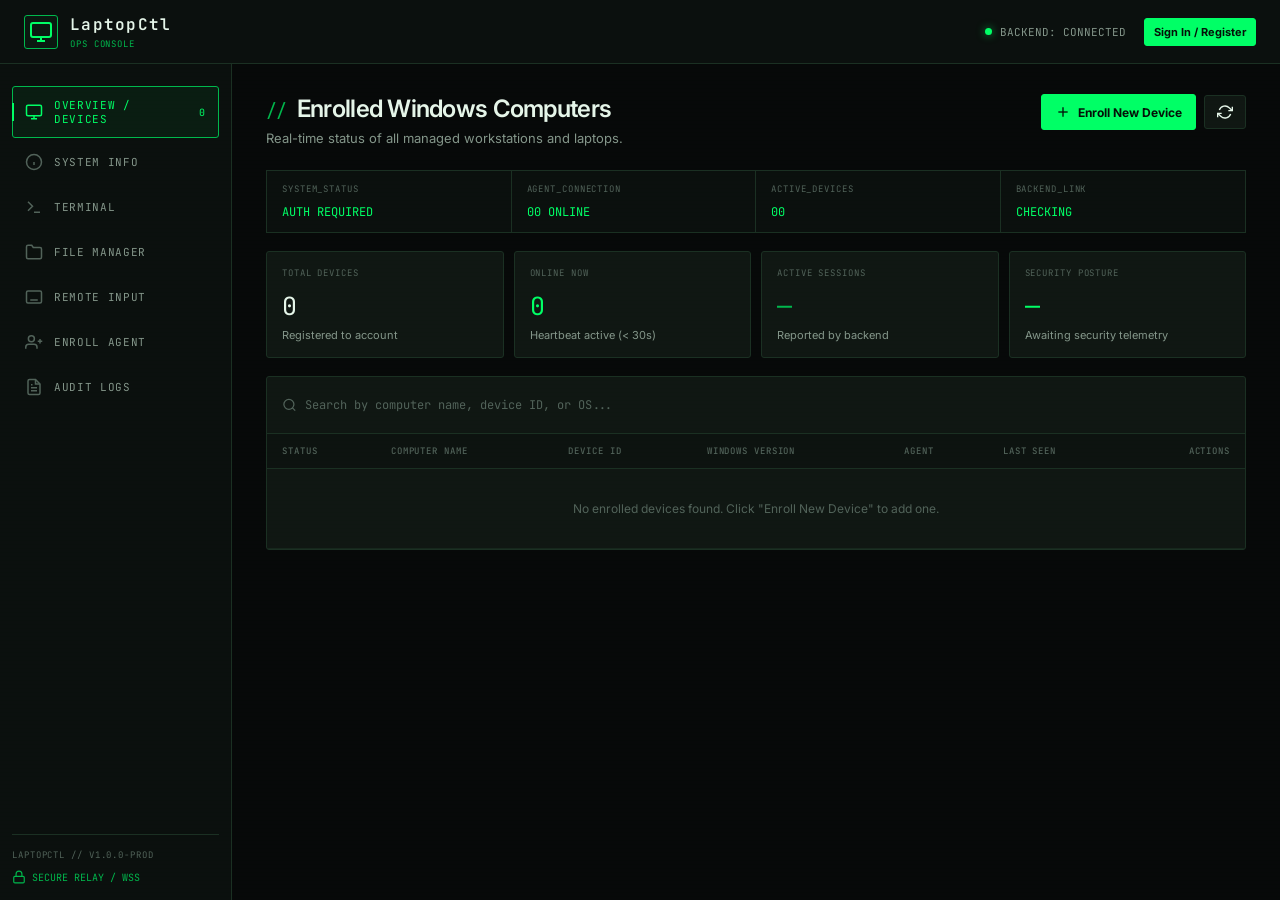
==== commit de1110a2: "Merge remote-tracking branch 'origin/main' and resolve conflicts" ====
--- a/dashboard/index.html
+++ b/dashboard/index.html
@@ -7,14 +7,10 @@
   <meta name="description" content="Production-grade Windows remote administration platform inspired by ADB. Inspect hardware, run diagnostics, transfer files, and manage enrolled machines.">
   <link rel="preconnect" href="https://fonts.googleapis.com">
   <link rel="preconnect" href="https://fonts.gstatic.com" crossorigin>
-  <link href="https://fonts.googleapis.com/css2?family=Fira+Code:wght@300;400;500;600;700&family=Inter:wght@300;400;500;600;700&family=JetBrains+Mono:wght@400;500;600;700&family=Orbitron:wght@400;600;700;800;900&family=Share+Tech+Mono&display=swap" rel="stylesheet">
+  <link href="https://fonts.googleapis.com/css2?family=Inter:wght@300;400;500;600;700&family=JetBrains+Mono:wght@400;500;600&display=swap" rel="stylesheet">
   <link rel="stylesheet" href="styles.css">
 </head>
 <body>
-  <!-- Cyberpunk Matrix & Scanline Overlays -->
-  <div class="cyber-scanline" aria-hidden="true"></div>
-  <canvas id="matrix-canvas" class="cyber-matrix-bg" aria-hidden="true"></canvas>
-
   <div id="app" class="app-container">
     <!-- Top Navigation Bar -->
     <header class="app-header">
@@ -28,14 +24,14 @@
         </div>
         <div>
           <span class="brand-title">LaptopCtl</span>
-          <span class="brand-badge">CONTROL PANEL</span>
+          <span class="brand-badge">OPS CONSOLE</span>
         </div>
       </div>
 
       <div class="header-status">
         <div class="backend-indicator" id="backend-indicator">
           <span class="status-dot"></span>
-          <span id="backend-status-text">Backend: Connected</span>
+          <span id="backend-status-text">BACKEND: CONNECTED</span>
         </div>
         <div class="user-profile" id="user-profile" style="display: none;">
           <span class="user-avatar" id="header-avatar">AD</span>
@@ -56,7 +52,7 @@
               <line x1="8" y1="21" x2="16" y2="21"></line>
               <line x1="12" y1="17" x2="12" y2="21"></line>
             </svg>
-            <span>Enrolled Devices</span>
+            <span>OVERVIEW / DEVICES</span>
             <span class="counter-badge" id="badge-device-count">0</span>
           </button>
 
@@ -66,7 +62,7 @@
               <line x1="12" y1="16" x2="12" y2="12"></line>
               <line x1="12" y1="8" x2="12.01" y2="8"></line>
             </svg>
-            <span>Diagnostics & Specs</span>
+            <span>SYSTEM INFO</span>
           </button>
 
           <button class="nav-item" data-tab="terminal" id="tab-btn-terminal">
@@ -74,14 +70,14 @@
               <polyline points="4 17 10 11 4 5"></polyline>
               <line x1="12" y1="19" x2="20" y2="19"></line>
             </svg>
-            <span>Remote Terminal</span>
+            <span>TERMINAL</span>
           </button>
 
           <button class="nav-item" data-tab="files" id="tab-btn-files">
             <svg width="18" height="18" viewBox="0 0 24 24" fill="none" stroke="currentColor" stroke-width="2">
               <path d="M22 19a2 2 0 0 1-2 2H4a2 2 0 0 1-2-2V5a2 2 0 0 1 2-2h5l2 3h9a2 2 0 0 1 2 2z"></path>
             </svg>
-            <span>File Explorer</span>
+            <span>FILE MANAGER</span>
           </button>
 
           <button class="nav-item" data-tab="remote-control" id="tab-btn-remote-control">
@@ -97,7 +93,7 @@
               <line x1="18" y1="12" x2="18" y2="12.01"></line>
               <line x1="7" y1="16" x2="17" y2="16"></line>
             </svg>
-            <span>Keyboard & Mouse</span>
+            <span>REMOTE INPUT</span>
           </button>
 
           <button class="nav-item" data-tab="enroll" id="tab-btn-enroll">
@@ -107,7 +103,7 @@
               <line x1="20" y1="8" x2="20" y2="14"></line>
               <line x1="23" y1="11" x2="17" y2="11"></line>
             </svg>
-            <span>Enroll Computer</span>
+            <span>ENROLL AGENT</span>
           </button>
 
           <button class="nav-item" data-tab="audit" id="tab-btn-audit">
@@ -118,18 +114,18 @@
               <line x1="16" y1="17" x2="8" y2="17"></line>
               <polyline points="10 9 9 9 8 9"></polyline>
             </svg>
-            <span>Audit Trail</span>
+            <span>AUDIT LOGS</span>
           </button>
         </nav>
 
         <div class="sidebar-footer">
-          <div class="version-label">LaptopCtl v1.0.0-prod</div>
+          <div class="version-label">LAPTOPCTL // v1.0.0-prod</div>
           <div class="security-badge">
             <svg width="14" height="14" viewBox="0 0 24 24" fill="none" stroke="currentColor" stroke-width="2">
               <rect x="3" y="11" width="18" height="11" rx="2" ry="2"></rect>
               <path d="M7 11V7a5 5 0 0 1 10 0v4"></path>
             </svg>
-            <span>End-to-End TLS / mTLS</span>
+            <span>SECURE RELAY / WSS</span>
           </div>
         </div>
       </aside>
@@ -162,6 +158,13 @@
           </div>
 
           <!-- Quick Metrics Bar -->
+          <div class="console-status-strip" aria-label="System status">
+            <div class="console-status-item"><span>SYSTEM_STATUS</span><strong id="system-status-value">STANDBY</strong></div>
+            <div class="console-status-item"><span>AGENT_CONNECTION</span><strong id="agent-connection-value">0 ONLINE</strong></div>
+            <div class="console-status-item"><span>ACTIVE_DEVICES</span><strong id="active-devices-value">00</strong></div>
+            <div class="console-status-item"><span>BACKEND_LINK</span><strong id="backend-link-value">CHECKING</strong></div>
+          </div>
+
           <div class="metrics-grid">
             <div class="metric-card">
               <div class="metric-label">TOTAL DEVICES</div>
@@ -176,12 +179,12 @@
             <div class="metric-card">
               <div class="metric-label">ACTIVE SESSIONS</div>
               <div class="metric-value text-cyan" id="stat-active-sessions">0</div>
-              <div class="metric-sub">Encrypted admin tunnels</div>
+              <div class="metric-sub">Reported by backend</div>
             </div>
             <div class="metric-card">
               <div class="metric-label">SECURITY POSTURE</div>
-              <div class="metric-value text-blue">Compliant</div>
-              <div class="metric-sub">DPAPI & ACL Enforced</div>
+              <div class="metric-value text-green">—</div>
+              <div class="metric-sub">Awaiting security telemetry</div>
             </div>
           </div>
 
--- a/dashboard/styles.css
+++ b/dashboard/styles.css
@@ -1,1595 +1,247 @@
-/* ==========================================================================
-   LaptopCtl CYBERPUNK / HACKER HUD DESIGN SYSTEM
-   Theme: High-contrast Dark, Neon Cyan (#00f0ff), Neon Toxic Lime (#00ff66),
-          Cyberpunk Neon Pink (#ff0055 / #ff007f), Amber/Yellow alert (#ffe600),
-          Matrix Rain, Scanlines, Holographic Glows & Tech HUD aesthetics.
-   Layout and button positions are strictly preserved.
-   ========================================================================== */
-
 :root {
-  --bg-main: #04070d;
-  --bg-canvas: #020408;
-  --bg-card: rgba(8, 14, 26, 0.82);
-  --bg-card-border: rgba(0, 240, 255, 0.22);
-  --bg-card-hover: rgba(14, 25, 48, 0.9);
-  --bg-subtle: rgba(0, 240, 255, 0.04);
-  --bg-surface: #0a1120;
-  --border-color: rgba(0, 240, 255, 0.25);
-
-  --accent-cyan: #00f0ff;
+  --bg-main: #070909;
+  --bg-secondary: #0b100e;
+  --bg-card: #101713;
+  --bg-elevated: #131c16;
+  --green: #00ff66;
+  --green-dim: #00b84d;
+  --text: #e5f5e9;
+  --text-secondary: #84968a;
+  --text-muted: #52635a;
+  --border: #1b3023;
+  --danger: #ff3b4d;
+  --warning: #ffb020;
   --accent-green: #00ff66;
-  --accent-pink: #ff007f;
-  --accent-yellow: #ffe600;
-  --accent-amber: #ffb703;
-  --accent-red: #ff003c;
-  --accent-purple: #9d4edd;
-  --accent-blue: #00a8ff;
-
-  --text-primary: #e0f8ff;
-  --text-secondary: #7aa2c0;
-  --text-muted: #436380;
-
-  --font-sans: 'Inter', -apple-system, BlinkMacSystemFont, "Segoe UI", sans-serif;
-  --font-mono: 'JetBrains Mono', 'Fira Code', 'Share Tech Mono', monospace;
-  --font-cyber: 'Orbitron', 'JetBrains Mono', sans-serif;
-
-  --radius-sm: 3px;
-  --radius-md: 4px;
-  --radius-lg: 6px;
-
-  --shadow-glow: 0 0 15px rgba(0, 240, 255, 0.35);
-  --shadow-glow-pink: 0 0 15px rgba(255, 0, 127, 0.4);
-  --shadow-glow-green: 0 0 15px rgba(0, 255, 102, 0.35);
-  --shadow-card: 0 4px 24px rgba(0, 0, 0, 0.8), 0 0 1px 1px rgba(0, 240, 255, 0.2), inset 0 0 20px rgba(0, 240, 255, 0.02);
-  --transition-smooth: all 0.2s cubic-bezier(0.16, 1, 0.3, 1);
-}
-
-* {
-  box-sizing: border-box;
-  margin: 0;
-  padding: 0;
-}
-
-/* Scrollbar cyberpunk styling */
-::-webkit-scrollbar {
-  width: 6px;
-  height: 6px;
-}
-::-webkit-scrollbar-track {
-  background: #020408;
-}
-::-webkit-scrollbar-thumb {
-  background: rgba(0, 240, 255, 0.3);
-  border-radius: 2px;
-}
-::-webkit-scrollbar-thumb:hover {
-  background: var(--accent-cyan);
-  box-shadow: 0 0 10px var(--accent-cyan);
-}
-
-/* Background Cyberpunk Canvas & Scanline Overlay */
-.cyber-matrix-bg {
+  --accent-amber: #ffb020;
+  --accent-red: #ff3b4d;
+  --font-sans: "Inter", -apple-system, BlinkMacSystemFont, "Segoe UI", sans-serif;
+  --font-mono: "JetBrains Mono", Consolas, monospace;
+  --radius: 3px;
+  --transition: 160ms ease;
+}
+
+* { box-sizing: border-box; margin: 0; padding: 0; }
+
+html, body { min-height: 100%; }
+
+body {
+  background: var(--bg-main);
+  color: var(--text);
+  font-family: var(--font-sans);
+  font-size: 14px;
+  overflow-x: hidden;
+}
+
+body::before {
+  content: "";
   position: fixed;
-  top: 0;
-  left: 0;
-  width: 100vw;
-  height: 100vh;
+  inset: 0;
   pointer-events: none;
-  z-index: 0;
-  opacity: 0.16;
-}
-
-.cyber-scanline {
-  position: fixed;
-  top: 0;
-  left: 0;
-  width: 100vw;
-  height: 100vh;
-  pointer-events: none;
-  z-index: 999;
-  background: linear-gradient(rgba(18, 16, 16, 0) 50%, rgba(0, 0, 0, 0.32) 50%), linear-gradient(90deg, rgba(255, 0, 0, 0.02), rgba(0, 255, 0, 0.01), rgba(0, 0, 255, 0.02));
-  background-size: 100% 3px, 6px 100%;
-  opacity: 0.85;
-}
-
-/* Subtle CRT flickering & horizontal beam */
-.cyber-scanline::after {
-  content: " ";
-  display: block;
-  position: absolute;
-  top: 0; left: 0; bottom: 0; right: 0;
-  background: linear-gradient(rgba(18, 255, 235, 0) 0%, rgba(0, 240, 255, 0.04) 50%, rgba(18, 255, 235, 0) 100%);
-  opacity: 0.6;
-  height: 100%;
-  width: 100%;
-  animation: scanline-beam 8s linear infinite;
-}
-
-@keyframes scanline-beam {
-  0% { transform: translateY(-100%); }
-  100% { transform: translateY(1000%); }
-}
-
-body {
-  font-family: var(--font-sans);
-  background-color: var(--bg-main);
-  color: var(--text-primary);
-  min-height: 100vh;
-  overflow-x: hidden;
-  background-image:
-    linear-gradient(rgba(0, 240, 255, 0.03) 1px, transparent 1px),
-    linear-gradient(90deg, rgba(0, 240, 255, 0.03) 1px, transparent 1px),
-    radial-gradient(circle at 10% 10%, rgba(0, 240, 255, 0.08) 0%, transparent 45%),
-    radial-gradient(circle at 90% 90%, rgba(255, 0, 127, 0.06) 0%, transparent 45%),
-    radial-gradient(circle at 50% 50%, rgba(2, 6, 14, 0.95) 0%, #030509 100%);
-  background-size: 32px 32px, 32px 32px, 100% 100%, 100% 100%, 100% 100%;
-  background-attachment: fixed;
-  position: relative;
-}
-
-/* App Container */
-.app-container {
-  display: flex;
-  flex-direction: column;
-  height: 100vh;
-  position: relative;
-  z-index: 1;
-}
-
-/* Header */
+  opacity: .14;
+  background-image: linear-gradient(rgba(0,255,102,.025) 1px, transparent 1px);
+  background-size: 100% 4px;
+  z-index: 20;
+}
+
+button, input, select, textarea { font: inherit; }
+button { cursor: pointer; }
+button:focus-visible, input:focus-visible, select:focus-visible, textarea:focus-visible {
+  outline: 1px solid var(--green);
+  outline-offset: 2px;
+}
+
+.app-container { min-height: 100vh; display: flex; flex-direction: column; }
+
 .app-header {
+  min-height: 64px;
   display: flex;
   align-items: center;
   justify-content: space-between;
-  padding: 0.85rem 1.75rem;
-  background: rgba(4, 8, 16, 0.92);
-  backdrop-filter: blur(16px);
-  border-bottom: 1px solid var(--accent-cyan);
-  box-shadow: 0 0 15px rgba(0, 240, 255, 0.18), inset 0 -1px 0 rgba(0, 240, 255, 0.35);
-  z-index: 100;
+  padding: 0 24px;
+  background: var(--bg-secondary);
+  border-bottom: 1px solid var(--border);
   position: relative;
-}
-
-/* Cyber header line accent */
-.app-header::after {
-  content: "";
-  position: absolute;
-  bottom: -2px;
-  left: 0;
-  right: 0;
-  height: 1px;
-  background: linear-gradient(90deg, transparent 5%, var(--accent-cyan) 30%, var(--accent-pink) 70%, transparent 95%);
-  box-shadow: 0 0 8px var(--accent-cyan);
-}
-
-.brand {
+  z-index: 30;
+}
+
+.brand, .header-status, .user-profile, .pane-actions, .nav-item, .backend-indicator {
   display: flex;
   align-items: center;
-  gap: 0.85rem;
-}
-
+}
+
+.brand { gap: 12px; }
 .logo-icon {
-  display: flex;
-  align-items: center;
-  justify-content: center;
-  width: 38px;
-  height: 38px;
-  background: rgba(0, 240, 255, 0.08);
-  border: 1px solid var(--accent-cyan);
-  border-radius: var(--radius-sm);
-  color: var(--accent-cyan);
-  box-shadow: 0 0 12px rgba(0, 240, 255, 0.4), inset 0 0 10px rgba(0, 240, 255, 0.2);
-  position: relative;
-  overflow: hidden;
-  clip-path: polygon(0 0, calc(100% - 6px) 0, 100% 6px, 100% 100%, 6px 100%, 0 calc(100% - 6px));
-}
-
-.logo-icon svg {
-  filter: drop-shadow(0 0 4px var(--accent-cyan));
-  animation: logo-glitch 4s infinite alternate;
-}
-
-@keyframes logo-glitch {
-  0%, 94% { transform: translate(0, 0); }
-  95% { transform: translate(-2px, 1px); }
-  97% { transform: translate(2px, -1px); filter: drop-shadow(0 0 8px var(--accent-pink)); color: var(--accent-pink); }
-  100% { transform: translate(0, 0); }
-}
-
-.brand-title {
-  font-family: var(--font-cyber);
-  font-size: 1.25rem;
-  font-weight: 800;
-  letter-spacing: 0.08em;
-  background: linear-gradient(90deg, #ffffff 0%, var(--accent-cyan) 60%, #a2f5ff 100%);
-  -webkit-background-clip: text;
-  -webkit-text-fill-color: transparent;
-  text-shadow: 0 0 12px rgba(0, 240, 255, 0.4);
-  position: relative;
-  text-transform: uppercase;
-}
-
-.brand-badge {
-  font-family: var(--font-mono);
-  font-size: 0.65rem;
-  font-weight: 700;
-  padding: 0.2rem 0.55rem;
-  margin-left: 0.6rem;
-  background: rgba(0, 240, 255, 0.12);
-  border: 1px solid var(--accent-cyan);
-  border-radius: 2px;
-  color: var(--accent-cyan);
-  letter-spacing: 0.12em;
-  text-transform: uppercase;
-  box-shadow: 0 0 8px rgba(0, 240, 255, 0.3);
-  position: relative;
-}
-
-.brand-badge::before {
-  content: "SYS//";
-  opacity: 0.6;
-  margin-right: 2px;
-}
-
-.header-status {
-  display: flex;
-  align-items: center;
-  gap: 1.25rem;
-}
-
-.backend-indicator {
-  display: flex;
-  align-items: center;
-  gap: 0.6rem;
-  font-family: var(--font-mono);
-  font-size: 0.8rem;
-  color: var(--accent-cyan);
-  background: rgba(0, 240, 255, 0.05);
-  padding: 0.35rem 0.85rem;
-  border-radius: var(--radius-sm);
-  border: 1px solid rgba(0, 240, 255, 0.35);
-  box-shadow: inset 0 0 10px rgba(0, 240, 255, 0.1);
-  letter-spacing: 0.04em;
-}
-
-.status-dot {
-  width: 8px;
-  height: 8px;
-  border-radius: 2px;
-  background-color: var(--accent-green);
-  box-shadow: 0 0 10px var(--accent-green), 0 0 20px var(--accent-green);
-  animation: pulse-dot 1.4s infinite ease-in-out;
-}
-
-@keyframes pulse-dot {
-  0% { transform: scale(0.9); opacity: 0.7; box-shadow: 0 0 4px var(--accent-green); }
-  50% { transform: scale(1.25); opacity: 1; box-shadow: 0 0 14px var(--accent-green), 0 0 22px var(--accent-green); }
-  100% { transform: scale(0.9); opacity: 0.7; box-shadow: 0 0 4px var(--accent-green); }
-}
-
-.user-profile {
-  display: flex;
-  align-items: center;
-  gap: 0.6rem;
-  padding: 0.25rem 0.6rem;
-  border: 1px solid rgba(255, 0, 127, 0.3);
-  background: rgba(255, 0, 127, 0.05);
-  border-radius: var(--radius-sm);
-}
-
-.user-avatar {
-  width: 30px;
-  height: 30px;
-  border-radius: 2px;
-  background: linear-gradient(135deg, var(--accent-pink), #8000ff);
-  color: white;
-  font-family: var(--font-cyber);
-  font-size: 0.75rem;
-  font-weight: 700;
-  display: flex;
-  align-items: center;
-  justify-content: center;
-  box-shadow: 0 0 8px rgba(255, 0, 127, 0.5);
-  border: 1px solid rgba(255, 255, 255, 0.4);
-}
-
-.user-email {
-  font-family: var(--font-mono);
-  font-size: 0.8rem;
-  font-weight: 500;
-  color: var(--text-primary);
-}
-
-/* Body Layout */
-.app-body {
-  display: flex;
-  flex: 1;
-  overflow: hidden;
-  position: relative;
-}
-
-/* Sidebar */
+  width: 34px; height: 34px; display: grid; place-items: center;
+  color: var(--green); border: 1px solid var(--green-dim); border-radius: var(--radius);
+  background: rgba(0,255,102,.04);
+}
+.brand-title { font-family: var(--font-mono); font-size: 16px; font-weight: 600; letter-spacing: .08em; }
+.brand-badge, .version-label, .metric-label, .console-status-item span, .data-table th {
+  font-family: var(--font-mono); letter-spacing: .1em; text-transform: uppercase;
+}
+.brand-badge { color: var(--green-dim); font-size: 9px; display: block; margin-top: 3px; }
+.header-status { gap: 18px; }
+.backend-indicator { gap: 8px; color: var(--text-secondary); font-family: var(--font-mono); font-size: 11px; }
+.status-dot { width: 7px; height: 7px; background: var(--green); border-radius: 50%; box-shadow: 0 0 8px rgba(0,255,102,.6); animation: pulse 2s infinite; }
+@keyframes pulse { 50% { opacity: .45; } }
+.user-profile { gap: 8px; }
+.user-avatar { width: 26px; height: 26px; display: grid; place-items: center; border: 1px solid var(--green-dim); color: var(--green); font: 11px var(--font-mono); }
+.user-email { color: var(--text-secondary); font: 11px var(--font-mono); }
+
+.app-body { display: flex; flex: 1; min-height: calc(100vh - 64px); }
 .sidebar {
-  width: 255px;
-  background: rgba(5, 9, 18, 0.85);
-  backdrop-filter: blur(14px);
-  border-right: 1px solid rgba(0, 240, 255, 0.2);
-  display: flex;
-  flex-direction: column;
-  justify-content: space-between;
-  padding: 1.25rem 0.75rem;
-  box-shadow: 4px 0 20px rgba(0, 0, 0, 0.5);
-  position: relative;
-}
-
-.sidebar::before {
-  content: "";
-  position: absolute;
-  top: 0;
-  right: 0;
-  width: 1px;
-  height: 100%;
-  background: linear-gradient(180deg, var(--accent-cyan) 0%, transparent 40%, var(--accent-pink) 80%, transparent 100%);
-  opacity: 0.4;
-}
-
-.nav-menu {
-  display: flex;
-  flex-direction: column;
-  gap: 0.45rem;
-}
-
+  width: 232px; flex: 0 0 232px; display: flex; flex-direction: column; justify-content: space-between;
+  padding: 22px 12px 16px; background: var(--bg-secondary); border-right: 1px solid var(--border);
+}
+.nav-menu { display: flex; flex-direction: column; gap: 3px; }
 .nav-item {
-  display: flex;
-  align-items: center;
-  gap: 0.85rem;
-  padding: 0.7rem 0.95rem;
-  background: rgba(2, 6, 14, 0.4);
-  border: 1px solid transparent;
-  border-left: 2px solid transparent;
-  border-radius: var(--radius-sm);
-  color: var(--text-secondary);
-  font-family: var(--font-cyber);
-  font-size: 0.8rem;
-  font-weight: 600;
-  letter-spacing: 0.04em;
-  text-transform: uppercase;
-  cursor: pointer;
-  text-align: left;
-  transition: var(--transition-smooth);
-  position: relative;
-  overflow: hidden;
-}
-
-.nav-item::before {
-  content: "";
-  position: absolute;
-  top: 0;
-  left: 0;
-  width: 0;
-  height: 100%;
-  background: linear-gradient(90deg, rgba(0, 240, 255, 0.15), transparent);
-  transition: width 0.25s ease;
-}
-
-.nav-item:hover::before {
-  width: 100%;
-}
-
-.nav-item:hover {
-  background: rgba(0, 240, 255, 0.06);
-  border-color: rgba(0, 240, 255, 0.25);
-  border-left: 2px solid var(--accent-cyan);
-  color: #ffffff;
-  text-shadow: 0 0 8px var(--accent-cyan);
-  transform: translateX(3px);
-}
-
-.nav-item.active {
-  background: linear-gradient(90deg, rgba(0, 240, 255, 0.18), rgba(0, 240, 255, 0.04));
-  border: 1px solid rgba(0, 240, 255, 0.45);
-  border-left: 3px solid var(--accent-cyan);
-  color: var(--accent-cyan);
-  box-shadow: inset 0 0 15px rgba(0, 240, 255, 0.12), 0 0 10px rgba(0, 240, 255, 0.15);
-  text-shadow: 0 0 10px rgba(0, 240, 255, 0.6);
-}
-
-.nav-item.active svg {
-  filter: drop-shadow(0 0 6px var(--accent-cyan));
-  color: var(--accent-cyan);
-}
-
-.counter-badge {
-  margin-left: auto;
-  font-family: var(--font-mono);
-  font-size: 0.7rem;
-  font-weight: 700;
-  padding: 0.12rem 0.5rem;
-  background: rgba(0, 240, 255, 0.12);
-  border: 1px solid rgba(0, 240, 255, 0.35);
-  border-radius: 2px;
-  color: var(--accent-cyan);
-  box-shadow: 0 0 6px rgba(0, 240, 255, 0.25);
-}
-
-.sidebar-footer {
-  padding-top: 1rem;
-  border-top: 1px solid rgba(0, 240, 255, 0.2);
-  display: flex;
-  flex-direction: column;
-  gap: 0.5rem;
-  font-family: var(--font-mono);
-}
-
-.version-label {
-  font-size: 0.72rem;
-  color: var(--text-muted);
-  letter-spacing: 0.05em;
-}
-
-.version-label::before {
-  content: "[VER] ";
-  color: var(--accent-cyan);
-}
-
-.security-badge {
-  display: flex;
-  align-items: center;
-  gap: 0.4rem;
-  font-size: 0.7rem;
-  color: var(--accent-green);
-  text-shadow: 0 0 6px rgba(0, 255, 102, 0.4);
-  letter-spacing: 0.04em;
-}
-
-/* Content Area */
-.content-area {
-  flex: 1;
-  overflow-y: auto;
-  padding: 2rem 2.25rem;
-  position: relative;
-}
-
-.tab-pane {
-  display: none;
-  animation: cyberGlitchFade 0.3s cubic-bezier(0.16, 1, 0.3, 1);
-}
-
-.tab-pane.active {
-  display: block;
-}
-
-@keyframes cyberGlitchFade {
-  0% {
-    opacity: 0;
-    transform: translateY(8px) scale(0.99);
-    filter: brightness(1.6) contrast(1.2);
-  }
-  50% {
-    opacity: 0.8;
-    transform: translateY(-2px);
-  }
-  100% {
-    opacity: 1;
-    transform: translateY(0) scale(1);
-    filter: brightness(1) contrast(1);
-  }
-}
-
-/* Headers */
-.pane-header {
-  display: flex;
-  align-items: center;
-  justify-content: space-between;
-  margin-bottom: 1.75rem;
-  border-bottom: 1px solid rgba(0, 240, 255, 0.15);
-  padding-bottom: 1rem;
-  position: relative;
-}
-
-.pane-header::after {
-  content: "HUD//SYS_READY";
-  position: absolute;
-  right: 0;
-  bottom: 4px;
-  font-family: var(--font-mono);
-  font-size: 0.65rem;
-  color: rgba(0, 240, 255, 0.35);
-  letter-spacing: 0.15em;
-}
-
-.pane-title {
-  font-family: var(--font-cyber);
-  font-size: 1.6rem;
-  font-weight: 800;
-  letter-spacing: 0.05em;
-  text-transform: uppercase;
-  color: #ffffff;
-  text-shadow: 0 0 12px rgba(0, 240, 255, 0.5);
-  display: flex;
-  align-items: center;
-  gap: 0.5rem;
-}
-
-.pane-title::before {
-  content: ">";
-  color: var(--accent-pink);
-  text-shadow: 0 0 8px var(--accent-pink);
-  font-family: var(--font-mono);
-}
-
-.pane-subtitle {
-  font-family: var(--font-mono);
-  font-size: 0.82rem;
-  color: var(--text-secondary);
-  margin-top: 0.35rem;
-  letter-spacing: 0.03em;
-}
-
-.pane-actions {
-  display: flex;
-  align-items: center;
-  gap: 0.75rem;
-}
-
-/* Cyber Buttons */
+  width: 100%; gap: 11px; padding: 11px 12px; color: var(--text-secondary);
+  background: transparent; border: 1px solid transparent; border-radius: var(--radius);
+  text-align: left; font: 11px var(--font-mono); letter-spacing: .06em; transition: var(--transition);
+}
+.nav-item svg { color: var(--text-muted); flex: 0 0 auto; }
+.nav-item:hover { color: var(--text); border-color: var(--border); background: rgba(0,255,102,.025); }
+.nav-item:hover svg, .nav-item.active svg { color: var(--green); }
+.nav-item.active { color: var(--green); border-color: var(--green-dim); background: rgba(0,255,102,.055); }
+.nav-item.active::before { content: ""; width: 2px; height: 18px; background: var(--green); margin-left: -13px; }
+.counter-badge { margin-left: auto; color: var(--green); font: 10px var(--font-mono); }
+.sidebar-footer { border-top: 1px solid var(--border); padding-top: 14px; display: flex; flex-direction: column; gap: 9px; }
+.version-label { color: var(--text-muted); font-size: 9px; }
+.security-badge { display: flex; align-items: center; gap: 6px; color: var(--green-dim); font: 10px var(--font-mono); }
+
+.content-area { flex: 1; min-width: 0; padding: 30px 34px 46px; overflow-y: auto; background: var(--bg-main); }
+.tab-pane { display: none; animation: enter 180ms ease-out; }
+.tab-pane.active { display: block; }
+@keyframes enter { from { opacity: 0; transform: translateY(3px); } to { opacity: 1; transform: none; } }
+.pane-header { display: flex; align-items: flex-start; justify-content: space-between; gap: 20px; margin-bottom: 24px; }
+.pane-title { font-size: 24px; font-weight: 600; letter-spacing: -.03em; }
+.pane-title::before { content: "// "; color: var(--green-dim); font: 18px var(--font-mono); }
+.pane-subtitle { margin-top: 7px; color: var(--text-secondary); font-size: 13px; }
+.pane-actions { gap: 8px; flex-wrap: wrap; justify-content: flex-end; }
+
+.console-status-strip {
+  display: grid; grid-template-columns: repeat(4, 1fr); margin-bottom: 18px;
+  border: 1px solid var(--border); background: var(--bg-secondary);
+}
+.console-status-item { padding: 12px 15px; border-right: 1px solid var(--border); }
+.console-status-item:last-child { border-right: 0; }
+.console-status-item span { display: block; color: var(--text-muted); font-size: 9px; margin-bottom: 7px; }
+.console-status-item strong { color: var(--green); font: 12px var(--font-mono); }
+
+.btn-primary, .btn-secondary, .btn-ghost, .btn-danger-sm {
+  display: inline-flex; align-items: center; justify-content: center; gap: 7px;
+  border-radius: var(--radius); transition: var(--transition); white-space: nowrap;
+}
 .btn-primary {
-  display: inline-flex;
-  align-items: center;
-  gap: 0.5rem;
-  padding: 0.6rem 1.25rem;
-  background: linear-gradient(135deg, rgba(0, 240, 255, 0.25), rgba(0, 168, 255, 0.15));
-  color: var(--accent-cyan);
-  border: 1px solid var(--accent-cyan);
-  border-radius: var(--radius-sm);
-  font-family: var(--font-cyber);
-  font-size: 0.8rem;
-  font-weight: 700;
-  letter-spacing: 0.06em;
-  text-transform: uppercase;
-  cursor: pointer;
-  transition: var(--transition-smooth);
-  box-shadow: 0 0 12px rgba(0, 240, 255, 0.25), inset 0 0 10px rgba(0, 240, 255, 0.1);
-  position: relative;
-  overflow: hidden;
-}
-
-.btn-primary::before {
-  content: "";
-  position: absolute;
-  top: 0;
-  left: -100%;
-  width: 100%;
-  height: 100%;
-  background: linear-gradient(90deg, transparent, rgba(0, 240, 255, 0.4), transparent);
-  transition: left 0.5s ease;
-}
-
-.btn-primary:hover::before {
-  left: 100%;
-}
-
-.btn-primary:hover {
-  background: var(--accent-cyan);
-  color: #03060c;
-  box-shadow: 0 0 25px rgba(0, 240, 255, 0.7), inset 0 0 12px rgba(255, 255, 255, 0.5);
-  transform: translateY(-1px);
-}
-
-.btn-primary:active {
-  transform: translateY(1px);
-}
-
+  padding: 9px 13px; background: var(--green); color: #041108; border: 1px solid var(--green);
+  font-size: 12px; font-weight: 700;
+}
+.btn-primary:hover { background: #7dffa9; box-shadow: 0 0 16px rgba(0,255,102,.15); }
 .btn-secondary {
-  display: inline-flex;
-  align-items: center;
-  gap: 0.5rem;
-  padding: 0.6rem 1.1rem;
-  background: rgba(8, 16, 32, 0.7);
-  color: var(--text-primary);
-  border: 1px solid rgba(0, 240, 255, 0.3);
-  border-radius: var(--radius-sm);
-  font-family: var(--font-cyber);
-  font-size: 0.8rem;
-  font-weight: 600;
-  letter-spacing: 0.05em;
-  text-transform: uppercase;
-  cursor: pointer;
-  transition: var(--transition-smooth);
-  box-shadow: inset 0 0 8px rgba(0, 240, 255, 0.05);
-}
-
-.btn-secondary:hover {
-  background: rgba(0, 240, 255, 0.12);
-  border-color: var(--accent-cyan);
-  color: var(--accent-cyan);
-  box-shadow: 0 0 14px rgba(0, 240, 255, 0.35);
-  transform: translateY(-1px);
-}
-
-.btn-ghost {
-  background: transparent;
-  border: 1px solid rgba(255, 255, 255, 0.1);
-  color: var(--text-secondary);
-  cursor: pointer;
-  font-family: var(--font-mono);
-  font-size: 0.8rem;
-  padding: 0.45rem 0.85rem;
-  border-radius: var(--radius-sm);
-  transition: var(--transition-smooth);
-  letter-spacing: 0.04em;
-  text-transform: uppercase;
-}
-
-.btn-ghost:hover {
-  background: rgba(255, 0, 127, 0.1);
-  border-color: var(--accent-pink);
-  color: var(--accent-pink);
-  box-shadow: 0 0 10px rgba(255, 0, 127, 0.35);
-}
-
-.btn-sm {
-  padding: 0.35rem 0.75rem;
-  font-size: 0.75rem;
-}
-
-.btn-danger-sm {
-  background: rgba(255, 0, 60, 0.12);
-  color: var(--accent-red);
-  border: 1px solid rgba(255, 0, 60, 0.4);
-  padding: 0.35rem 0.75rem;
-  border-radius: var(--radius-sm);
-  cursor: pointer;
-  font-family: var(--font-mono);
-  font-size: 0.75rem;
-  font-weight: 600;
-  text-transform: uppercase;
-  letter-spacing: 0.05em;
-  transition: var(--transition-smooth);
-}
-
-.btn-danger-sm:hover {
-  background: var(--accent-red);
-  color: #ffffff;
-  box-shadow: 0 0 15px rgba(255, 0, 60, 0.6);
-}
-
-/* Metrics Grid */
-.metrics-grid {
-  display: grid;
-  grid-template-columns: repeat(auto-fit, minmax(210px, 1fr));
-  gap: 1.25rem;
-  margin-bottom: 1.75rem;
-}
-
-.metric-card {
-  background: var(--bg-card);
-  border: 1px solid rgba(0, 240, 255, 0.2);
-  border-radius: var(--radius-md);
-  padding: 1.25rem;
-  box-shadow: var(--shadow-card);
-  position: relative;
-  overflow: hidden;
-  transition: var(--transition-smooth);
-  clip-path: polygon(0 0, calc(100% - 10px) 0, 100% 10px, 100% 100%, 10px 100%, 0 calc(100% - 10px));
-}
-
-/* Corner bracket accents on cards */
-.metric-card::before {
-  content: "";
-  position: absolute;
-  top: 0;
-  right: 0;
-  width: 14px;
-  height: 14px;
-  border-top: 2px solid var(--accent-cyan);
-  border-right: 2px solid var(--accent-cyan);
-  box-shadow: 0 0 6px var(--accent-cyan);
-}
-
-.metric-card:hover {
-  border-color: var(--accent-cyan);
-  box-shadow: 0 0 20px rgba(0, 240, 255, 0.3), inset 0 0 15px rgba(0, 240, 255, 0.08);
-  transform: translateY(-2px);
-}
-
-.metric-label {
-  font-family: var(--font-mono);
-  font-size: 0.7rem;
-  font-weight: 700;
-  letter-spacing: 0.08em;
-  color: var(--text-muted);
-  text-transform: uppercase;
-}
-
-.metric-label::before {
-  content: "// ";
-  color: var(--accent-cyan);
-}
-
-.metric-value {
-  font-family: var(--font-cyber);
-  font-size: 2.2rem;
-  font-weight: 800;
-  margin: 0.4rem 0;
-  letter-spacing: 0.02em;
-  text-shadow: 0 0 15px currentColor;
-}
-
-.metric-sub {
-  font-family: var(--font-mono);
-  font-size: 0.75rem;
-  color: var(--text-secondary);
-  letter-spacing: 0.03em;
-}
-
-.text-green { color: var(--accent-green); text-shadow: 0 0 10px var(--accent-green); }
-.text-cyan { color: var(--accent-cyan); text-shadow: 0 0 10px var(--accent-cyan); }
-.text-blue { color: var(--accent-blue); text-shadow: 0 0 10px var(--accent-blue); }
-.text-grey { color: var(--text-muted); }
-
-/* Cards & Tables */
-.card {
-  background: var(--bg-card);
-  border: 1px solid rgba(0, 240, 255, 0.2);
-  border-radius: var(--radius-md);
-  padding: 1.5rem;
-  box-shadow: var(--shadow-card);
-  backdrop-filter: blur(12px);
-  position: relative;
-  transition: border-color 0.25s ease;
-}
-
-.card:hover {
-  border-color: rgba(0, 240, 255, 0.35);
-}
-
-.table-card {
-  padding: 0;
-  overflow: hidden;
-  border: 1px solid rgba(0, 240, 255, 0.25);
-  box-shadow: 0 0 25px rgba(0, 0, 0, 0.9), 0 0 1px 1px rgba(0, 240, 255, 0.25);
-}
-
-.table-toolbar {
-  padding: 1rem 1.25rem;
-  border-bottom: 1px solid rgba(0, 240, 255, 0.2);
-  background: rgba(3, 7, 16, 0.6);
-  display: flex;
-  align-items: center;
-  justify-content: space-between;
-}
-
-.search-box {
-  display: flex;
-  align-items: center;
-  gap: 0.6rem;
-  background: rgba(0, 240, 255, 0.04);
-  border: 1px solid rgba(0, 240, 255, 0.3);
-  border-radius: var(--radius-sm);
-  padding: 0.45rem 0.85rem;
-  width: 340px;
-  color: var(--accent-cyan);
-  box-shadow: inset 0 0 10px rgba(0, 240, 255, 0.05);
-  transition: all 0.2s ease;
-}
-
-.search-box:focus-within {
-  border-color: var(--accent-cyan);
-  box-shadow: 0 0 12px rgba(0, 240, 255, 0.35), inset 0 0 10px rgba(0, 240, 255, 0.1);
-}
-
-.search-box input {
-  background: transparent;
-  border: none;
-  outline: none;
-  color: var(--text-primary);
-  font-family: var(--font-mono);
-  font-size: 0.85rem;
-  width: 100%;
-}
-
-.search-box input::placeholder {
-  color: var(--text-muted);
-  font-family: var(--font-mono);
-}
-
-.table-wrapper {
-  overflow-x: auto;
-}
-
-.data-table {
-  width: 100%;
-  border-collapse: collapse;
-  text-align: left;
-  font-size: 0.875rem;
-  font-family: var(--font-mono);
-}
-
-.data-table th {
-  padding: 0.85rem 1.25rem;
-  font-family: var(--font-cyber);
-  font-size: 0.72rem;
-  font-weight: 700;
-  color: var(--accent-cyan);
-  text-transform: uppercase;
-  letter-spacing: 0.08em;
-  border-bottom: 1px solid rgba(0, 240, 255, 0.25);
-  background: rgba(2, 5, 12, 0.85);
-  text-shadow: 0 0 8px rgba(0, 240, 255, 0.3);
-}
-
-.data-table td {
-  padding: 0.95rem 1.25rem;
-  border-bottom: 1px solid rgba(0, 240, 255, 0.1);
-  color: var(--text-primary);
-  background: rgba(5, 10, 20, 0.4);
-  transition: background 0.15s ease;
-}
-
-.data-table tbody tr:hover td {
-  background: rgba(0, 240, 255, 0.08);
-  color: #ffffff;
-  border-bottom-color: rgba(0, 240, 255, 0.3);
-  box-shadow: inset 2px 0 0 var(--accent-cyan);
-}
-
+  padding: 8px 12px; background: var(--bg-card); color: var(--text);
+  border: 1px solid var(--border); font-size: 12px;
+}
+.btn-secondary:hover, .btn-ghost:hover { border-color: var(--green-dim); color: var(--green); background: rgba(0,255,102,.04); }
+.btn-ghost { padding: 7px 10px; background: transparent; border: 1px solid transparent; color: var(--text-secondary); font-size: 12px; }
+.btn-danger-sm { padding: 6px 9px; background: transparent; color: var(--danger); border: 1px solid rgba(255,59,77,.35); font-size: 11px; }
+.btn-danger-sm:hover { background: var(--danger); color: #fff; }
+.btn-sm { padding: 6px 9px; font-size: 11px; }
+
+.metrics-grid { display: grid; grid-template-columns: repeat(4, 1fr); gap: 10px; margin-bottom: 18px; }
+.metric-card, .card, .rc-card {
+  background: var(--bg-card); border: 1px solid var(--border); border-radius: var(--radius);
+}
+.metric-card { padding: 15px; min-height: 100px; }
+.metric-label { color: var(--text-muted); font-size: 9px; }
+.metric-value { margin: 10px 0 5px; font: 25px var(--font-mono); }
+.metric-sub { color: var(--text-secondary); font-size: 11px; }
+.text-green { color: var(--green) !important; }
+.text-cyan, .text-blue { color: var(--green-dim) !important; }
+.text-grey, .text-secondary { color: var(--text-secondary) !important; }
+.text-muted { color: var(--text-muted) !important; }
+.text-red { color: var(--danger) !important; }
 .text-right { text-align: right; }
 
-.status-badge {
-  display: inline-flex;
-  align-items: center;
-  gap: 0.4rem;
-  padding: 0.25rem 0.65rem;
-  border-radius: 2px;
-  font-family: var(--font-mono);
-  font-size: 0.72rem;
-  font-weight: 700;
-  letter-spacing: 0.06em;
-  text-transform: uppercase;
-}
-
-.status-badge.online {
-  background: rgba(0, 255, 102, 0.12);
-  color: var(--accent-green);
-  border: 1px solid var(--accent-green);
-  box-shadow: 0 0 10px rgba(0, 255, 102, 0.3);
-  animation: hacker-flicker 4s infinite;
-}
-
-.status-badge.offline {
-  background: rgba(255, 0, 60, 0.1);
-  color: var(--accent-red);
-  border: 1px solid rgba(255, 0, 60, 0.4);
-  box-shadow: 0 0 8px rgba(255, 0, 60, 0.2);
-}
-
-@keyframes hacker-flicker {
-  0%, 100% { opacity: 1; }
-  92% { opacity: 1; }
-  93% { opacity: 0.6; }
-  94% { opacity: 1; }
-  96% { opacity: 0.8; }
-  97% { opacity: 1; }
-}
-
-/* Inspector Layout */
-.inspector-layout {
-  display: grid;
-  grid-template-columns: repeat(2, 1fr);
-  gap: 1.5rem;
-}
-
-.card.full-width {
-  grid-column: span 2;
-}
-
-.card-title {
-  font-family: var(--font-cyber);
-  font-size: 1.05rem;
-  font-weight: 700;
-  letter-spacing: 0.06em;
-  text-transform: uppercase;
-  color: #ffffff;
-  margin-bottom: 1.25rem;
-  display: flex;
-  align-items: center;
-  gap: 0.5rem;
-}
-
-.card-title::before {
-  content: "::";
-  color: var(--accent-cyan);
-  text-shadow: 0 0 6px var(--accent-cyan);
-}
-
-.card-title-row {
-  display: flex;
-  align-items: center;
-  justify-content: space-between;
-  margin-bottom: 1rem;
-}
-
-.spec-grid {
-  display: grid;
-  grid-template-columns: repeat(2, 1fr);
-  gap: 1rem;
-}
-
-.spec-item {
-  display: flex;
-  flex-direction: column;
-  gap: 0.25rem;
-  background: rgba(0, 240, 255, 0.03);
-  padding: 0.65rem 0.85rem;
-  border-radius: var(--radius-sm);
-  border: 1px solid rgba(0, 240, 255, 0.12);
-  transition: border-color 0.2s;
-}
-
-.spec-item:hover {
-  border-color: rgba(0, 240, 255, 0.35);
-  box-shadow: 0 0 8px rgba(0, 240, 255, 0.15);
-}
-
-.spec-label {
-  font-family: var(--font-mono);
-  font-size: 0.72rem;
-  color: var(--text-muted);
-  text-transform: uppercase;
-  letter-spacing: 0.05em;
-}
-
-.spec-value {
-  font-family: var(--font-mono);
-  font-size: 0.95rem;
-  font-weight: 600;
-  color: var(--accent-cyan);
-  text-shadow: 0 0 6px rgba(0, 240, 255, 0.3);
-}
-
-/* Storage Bars */
-.storage-item {
-  margin-bottom: 1rem;
-  background: rgba(0, 240, 255, 0.02);
-  padding: 0.85rem;
-  border: 1px solid rgba(0, 240, 255, 0.12);
-  border-radius: var(--radius-sm);
-}
-
-.storage-labels {
-  display: flex;
-  justify-content: space-between;
-  font-family: var(--font-mono);
-  font-size: 0.82rem;
-  margin-bottom: 0.5rem;
-  color: var(--text-primary);
-}
-
-.progress-track {
-  height: 9px;
-  background: rgba(0, 0, 0, 0.6);
-  border: 1px solid rgba(0, 240, 255, 0.25);
-  border-radius: 2px;
-  overflow: hidden;
-  box-shadow: inset 0 0 6px rgba(0, 0, 0, 0.8);
-}
-
-.progress-fill {
-  height: 100%;
-  border-radius: 1px;
-  background: linear-gradient(90deg, var(--accent-cyan), var(--accent-green));
-  box-shadow: 0 0 10px var(--accent-cyan);
-  transition: width 0.4s ease;
-  position: relative;
-}
-
-.progress-fill::after {
-  content: "";
-  position: absolute;
-  top: 0; left: 0; bottom: 0; right: 0;
-  background: repeating-linear-gradient(45deg, transparent, transparent 5px, rgba(0, 0, 0, 0.25) 5px, rgba(0, 0, 0, 0.25) 10px);
-}
-
-.progress-fill.warning {
-  background: linear-gradient(90deg, var(--accent-amber), var(--accent-red));
-  box-shadow: 0 0 10px var(--accent-red);
-}
-
-/* Dropdown */
-.select-dropdown {
-  background: rgba(4, 10, 22, 0.9);
-  color: var(--accent-cyan);
-  border: 1px solid rgba(0, 240, 255, 0.35);
-  padding: 0.5rem 0.85rem;
-  border-radius: var(--radius-sm);
-  font-family: var(--font-mono);
-  font-size: 0.85rem;
-  outline: none;
-  box-shadow: 0 0 10px rgba(0, 240, 255, 0.15);
-}
-
-.select-dropdown:focus {
-  border-color: var(--accent-cyan);
-  box-shadow: 0 0 15px rgba(0, 240, 255, 0.4);
-}
-
-/* Terminal Console (Full Hacker/Cyberpunk C2 Matrix look) */
-.terminal-container {
-  background: #010408;
-  border: 1px solid var(--accent-cyan);
-  border-radius: var(--radius-sm);
-  box-shadow: 0 10px 40px rgba(0, 0, 0, 0.9), 0 0 20px rgba(0, 240, 255, 0.25), inset 0 0 30px rgba(0, 240, 255, 0.04);
-  display: flex;
-  flex-direction: column;
-  height: 540px;
-  overflow: hidden;
-  position: relative;
-}
-
-.terminal-header {
-  background: rgba(0, 240, 255, 0.08);
-  padding: 0.65rem 1rem;
-  display: flex;
-  align-items: center;
-  justify-content: space-between;
-  border-bottom: 1px solid rgba(0, 240, 255, 0.25);
-  box-shadow: 0 2px 10px rgba(0, 0, 0, 0.5);
-}
-
-.terminal-dots {
-  display: flex;
-  gap: 0.4rem;
-}
-
-.terminal-dots .dot {
-  width: 9px;
-  height: 9px;
-  border-radius: 2px;
-  box-shadow: 0 0 6px currentColor;
-}
-
-.dot.red { background: #ff0055; color: #ff0055; }
-.dot.yellow { background: #ffe600; color: #ffe600; }
-.dot.green { background: #00ff66; color: #00ff66; }
-
-.terminal-title {
-  font-family: var(--font-mono);
-  font-size: 0.75rem;
-  font-weight: 700;
-  color: var(--accent-cyan);
-  letter-spacing: 0.1em;
-  text-transform: uppercase;
-  text-shadow: 0 0 6px rgba(0, 240, 255, 0.5);
-}
-
-.terminal-title::before {
-  content: "[ROOT_TERMINAL: ";
-  color: var(--text-muted);
-}
-.terminal-title::after {
-  content: "]";
-  color: var(--text-muted);
-}
-
-.terminal-screen {
-  flex: 1;
-  padding: 1.25rem;
-  font-family: var(--font-mono);
-  font-size: 0.88rem;
-  line-height: 1.55;
-  overflow-y: auto;
-  color: #72f1b8;
-  text-shadow: 0 0 4px rgba(114, 241, 184, 0.35);
-  background: radial-gradient(circle at 50% 50%, rgba(0, 240, 255, 0.02) 0%, rgba(0, 0, 0, 0.6) 100%), #020509;
-}
-
-.terminal-line {
-  margin-bottom: 0.25rem;
-  white-space: pre-wrap;
-  word-break: break-all;
-}
-
-.terminal-input-bar {
-  display: flex;
-  align-items: center;
-  gap: 0.75rem;
-  padding: 0.75rem 1rem;
-  background: rgba(0, 240, 255, 0.04);
-  border-top: 1px solid rgba(0, 240, 255, 0.2);
-}
-
-.terminal-prompt {
-  font-family: var(--font-mono);
-  color: var(--accent-pink);
-  font-weight: 700;
-  text-shadow: 0 0 8px var(--accent-pink);
-}
-
-.terminal-input-bar input {
-  flex: 1;
-  background: transparent;
-  border: none;
-  outline: none;
-  color: #ffffff;
-  font-family: var(--font-mono);
-  font-size: 0.92rem;
-  text-shadow: 0 0 5px rgba(255, 255, 255, 0.4);
-}
-
-/* File Explorer */
-.path-bar {
-  display: flex;
-  align-items: center;
-  gap: 0.6rem;
-  margin-bottom: 1.25rem;
-}
-
-.path-input {
-  flex: 1;
-  background: rgba(2, 6, 14, 0.7);
-  border: 1px solid rgba(0, 240, 255, 0.3);
-  border-radius: var(--radius-sm);
-  padding: 0.5rem 0.85rem;
-  color: var(--accent-cyan);
-  font-family: var(--font-mono);
-  font-size: 0.85rem;
-  outline: none;
-  box-shadow: inset 0 0 8px rgba(0, 240, 255, 0.08);
-}
-
-.path-input:focus {
-  border-color: var(--accent-cyan);
-  box-shadow: 0 0 12px rgba(0, 240, 255, 0.4);
-}
-
-/* Enrollment Wizard */
-.enrollment-wizard {
-  display: grid;
-  grid-template-columns: 1fr 1fr;
-  gap: 1.5rem;
-}
-
-.wizard-step-card {
-  display: flex;
-  gap: 1.25rem;
-}
-
-.step-num {
-  width: 38px;
-  height: 38px;
-  border-radius: 2px;
-  background: rgba(0, 240, 255, 0.15);
-  border: 1px solid var(--accent-cyan);
-  color: var(--accent-cyan);
-  font-family: var(--font-cyber);
-  font-weight: 800;
-  display: flex;
-  align-items: center;
-  justify-content: center;
-  flex-shrink: 0;
-  box-shadow: 0 0 10px rgba(0, 240, 255, 0.35);
-}
-
-.step-body h3 {
-  font-family: var(--font-cyber);
-  font-size: 1.15rem;
-  margin-bottom: 0.4rem;
-  color: #ffffff;
-  letter-spacing: 0.04em;
-}
-
-.step-body p {
-  font-family: var(--font-mono);
-  font-size: 0.85rem;
-  color: var(--text-secondary);
-  line-height: 1.5;
-  margin-bottom: 1.25rem;
-}
-
-.code-result-box {
-  margin-top: 1.25rem;
-  background: rgba(0, 240, 255, 0.05);
-  border: 1px dashed var(--accent-cyan);
-  border-radius: var(--radius-sm);
-  padding: 1rem;
-  box-shadow: 0 0 15px rgba(0, 240, 255, 0.15);
-}
-
-.code-display {
-  display: flex;
-  align-items: center;
-  gap: 0.85rem;
-}
-
-.code-digits {
-  font-family: var(--font-mono);
-  font-size: 1.8rem;
-  font-weight: 800;
-  letter-spacing: 0.18em;
-  color: var(--accent-cyan);
-  text-shadow: 0 0 15px var(--accent-cyan);
-}
-
-.code-timer {
-  margin-left: auto;
-  font-family: var(--font-mono);
-  font-size: 0.75rem;
-  color: var(--accent-yellow);
-  text-shadow: 0 0 8px rgba(255, 230, 0, 0.5);
-}
-
-.code-snippet-box {
-  background: #010408;
-  border: 1px solid rgba(0, 240, 255, 0.3);
-  border-radius: var(--radius-sm);
-  padding: 1rem;
-  position: relative;
-  margin-bottom: 1.25rem;
-  box-shadow: inset 0 0 12px rgba(0, 240, 255, 0.08);
-}
-
-.code-snippet-box pre {
-  font-family: var(--font-mono);
-  font-size: 0.8rem;
-  color: var(--accent-green);
-  text-shadow: 0 0 6px rgba(0, 255, 102, 0.3);
-  white-space: pre-wrap;
-  word-break: break-all;
-  padding-right: 120px;
-}
-
-.copy-btn {
-  position: absolute;
-  top: 0.75rem;
-  right: 0.75rem;
-}
-
-.wizard-notes {
-  display: flex;
-  flex-direction: column;
-  gap: 0.65rem;
-}
-
-.note-item {
-  display: flex;
-  align-items: flex-start;
-  gap: 0.6rem;
-  font-family: var(--font-mono);
-  font-size: 0.8rem;
-  color: var(--text-secondary);
-}
-
-.note-item svg {
-  color: var(--accent-cyan);
-  flex-shrink: 0;
-  margin-top: 2px;
-  filter: drop-shadow(0 0 4px var(--accent-cyan));
-}
-
-.note-item code {
-  background: rgba(0, 240, 255, 0.08);
-  padding: 0.15rem 0.4rem;
-  border: 1px solid rgba(0, 240, 255, 0.2);
-  border-radius: 2px;
-  font-family: var(--font-mono);
-  color: var(--accent-cyan);
-}
-
-/* Modal Dialog */
-.modal-overlay {
-  position: fixed;
-  inset: 0;
-  background: rgba(0, 0, 0, 0.85);
-  backdrop-filter: blur(12px);
-  display: flex;
-  align-items: center;
-  justify-content: center;
-  z-index: 1000;
-  padding: 1rem;
-}
-
-.modal-card {
-  background: #060b17;
-  border: 1px solid var(--accent-cyan);
-  border-radius: var(--radius-md);
-  width: 100%;
-  max-width: 440px;
-  padding: 1.75rem;
-  box-shadow: 0 20px 50px rgba(0, 0, 0, 0.9), 0 0 25px rgba(0, 240, 255, 0.3);
-  position: relative;
-}
-
-.modal-card::before {
-  content: "SECURE//GATEWAY";
-  position: absolute;
-  top: -10px;
-  left: 20px;
-  background: #060b17;
-  padding: 0 8px;
-  font-family: var(--font-mono);
-  font-size: 0.65rem;
-  font-weight: 700;
-  color: var(--accent-pink);
-  border: 1px solid var(--accent-pink);
-  box-shadow: 0 0 8px var(--accent-pink);
-}
-
-.modal-header {
-  display: flex;
-  justify-content: space-between;
-  align-items: center;
-  margin-bottom: 1.25rem;
-}
-
-.modal-header h2 {
-  font-family: var(--font-cyber);
-  font-size: 1.25rem;
-  font-weight: 700;
-  color: #ffffff;
-  letter-spacing: 0.05em;
-  text-shadow: 0 0 10px rgba(0, 240, 255, 0.5);
-}
-
-.btn-close {
-  background: none;
-  border: none;
-  font-size: 1.5rem;
-  color: var(--text-muted);
-  cursor: pointer;
-  line-height: 1;
-  transition: color 0.15s;
-}
-
-.btn-close:hover {
-  color: var(--accent-pink);
-  text-shadow: 0 0 8px var(--accent-pink);
-}
-
-.auth-tabs {
-  display: flex;
-  border-bottom: 1px solid rgba(0, 240, 255, 0.2);
-  margin-bottom: 1.5rem;
-  gap: 0.5rem;
-}
-
-.auth-tab {
-  background: none;
-  border: none;
-  padding: 0.6rem 1rem;
-  color: var(--text-muted);
-  cursor: pointer;
-  font-family: var(--font-cyber);
-  font-size: 0.85rem;
-  font-weight: 600;
-  border-bottom: 2px solid transparent;
-  transition: all 0.2s ease;
-  letter-spacing: 0.05em;
-  text-transform: uppercase;
-}
-
-.auth-tab:hover {
-  color: var(--accent-cyan);
-}
-
-.auth-tab.active {
-  color: var(--accent-cyan);
-  border-bottom-color: var(--accent-cyan);
-  text-shadow: 0 0 8px var(--accent-cyan);
-}
-
-.auth-form {
-  display: flex;
-  flex-direction: column;
-  gap: 1rem;
-}
-
-.form-group {
-  display: flex;
-  flex-direction: column;
-  gap: 0.4rem;
-}
-
-.form-group label {
-  font-family: var(--font-mono);
-  font-size: 0.78rem;
-  color: var(--text-muted);
-  letter-spacing: 0.04em;
-  text-transform: uppercase;
-}
-
-.form-group input {
-  background: rgba(0, 240, 255, 0.04);
-  border: 1px solid rgba(0, 240, 255, 0.3);
-  border-radius: var(--radius-sm);
-  padding: 0.65rem 0.85rem;
-  color: #ffffff;
-  font-family: var(--font-mono);
-  font-size: 0.9rem;
-  outline: none;
-  transition: border-color 0.2s, box-shadow 0.2s;
-}
-
-.form-group input:focus {
-  border-color: var(--accent-cyan);
-  box-shadow: 0 0 12px rgba(0, 240, 255, 0.4);
-}
-
-.auth-msg {
-  padding: 0.65rem 0.85rem;
-  border-radius: var(--radius-sm);
-  font-family: var(--font-mono);
-  font-size: 0.82rem;
-}
-
-.auth-msg.error {
-  background: rgba(255, 0, 60, 0.15);
-  border: 1px solid var(--accent-red);
-  color: #ff6b8b;
-  box-shadow: 0 0 10px rgba(255, 0, 60, 0.3);
-}
-
-.auth-msg.success {
-  background: rgba(0, 255, 102, 0.15);
-  border: 1px solid var(--accent-green);
-  color: var(--accent-green);
-  box-shadow: 0 0 10px rgba(0, 255, 102, 0.3);
-}
-
-.w-full {
-  width: 100%;
-}
-
-.rc-input, .rc-textarea {
-  background: rgba(0, 240, 255, 0.04);
-  border: 1px solid rgba(0, 240, 255, 0.25);
-  border-radius: var(--radius-sm);
-  padding: 0.65rem 0.85rem;
-  color: var(--text-primary);
-  font-family: var(--font-mono);
-  font-size: 0.9rem;
-  outline: none;
-  transition: border-color 0.2s;
-  width: 100%;
-}
-
-.rc-input:focus, .rc-textarea:focus {
-  border-color: var(--accent-cyan);
-  box-shadow: 0 0 10px rgba(0, 240, 255, 0.35);
-}
-
-.rc-grid {
-  display: grid;
-  grid-template-columns: repeat(auto-fit, minmax(360px, 1fr));
-  gap: 1.5rem;
-  margin-top: 1.25rem;
-}
-
-.rc-card {
-  background: var(--bg-card);
-  border: 1px solid rgba(0, 240, 255, 0.25);
-  border-radius: var(--radius-md);
-  padding: 1.5rem;
-  display: flex;
-  flex-direction: column;
-  gap: 1rem;
-  box-shadow: var(--shadow-card);
-  position: relative;
-}
-
-.rc-card::before {
-  content: "";
-  position: absolute;
-  top: 0; left: 0;
-  width: 6px; height: 6px;
-  background: var(--accent-cyan);
-  box-shadow: 0 0 6px var(--accent-cyan);
-}
-
-.rc-card-header {
-  display: flex;
-  align-items: center;
-  gap: 0.75rem;
-}
-
-.rc-card-title {
-  font-family: var(--font-cyber);
-  font-size: 1.1rem;
-  font-weight: 700;
-  color: #ffffff;
-  margin: 0;
-  letter-spacing: 0.04em;
-}
-
-.rc-card-desc {
-  font-family: var(--font-mono);
-  font-size: 0.8rem;
-  color: var(--text-muted);
-  margin-top: -0.5rem;
-  line-height: 1.4;
-}
-
-.rc-key-group {
-  display: flex;
-  flex-wrap: wrap;
-  gap: 0.5rem;
-}
-
-.rc-key-btn {
-  background: rgba(0, 240, 255, 0.05);
-  border: 1px solid rgba(0, 240, 255, 0.25);
-  color: var(--text-primary);
-  padding: 0.45rem 0.8rem;
-  border-radius: 2px;
-  font-size: 0.82rem;
-  font-family: var(--font-mono);
-  font-weight: 600;
-  cursor: pointer;
-  transition: all 0.15s ease;
-  user-select: none;
-  display: inline-flex;
-  align-items: center;
-  justify-content: center;
-  gap: 0.35rem;
-  box-shadow: 0 0 6px rgba(0, 240, 255, 0.1);
-}
-
-.rc-key-btn:hover {
-  background: rgba(0, 240, 255, 0.2);
-  border-color: var(--accent-cyan);
-  color: #ffffff;
-  box-shadow: 0 0 12px rgba(0, 240, 255, 0.45);
-  transform: translateY(-1px);
-}
-
-.rc-key-btn:active {
-  transform: translateY(1px);
-  background: var(--accent-cyan);
-  color: #03060c;
-}
-
-.rc-status-banner {
-  margin-top: 1.5rem;
-  background: #020509;
-  border: 1px solid rgba(0, 240, 255, 0.3);
-  border-radius: var(--radius-sm);
-  padding: 1rem 1.25rem;
-  font-family: var(--font-mono);
-  font-size: 0.85rem;
-  color: var(--accent-cyan);
-  white-space: pre-wrap;
-  word-break: break-all;
-  max-height: 220px;
-  overflow-y: auto;
-  box-shadow: inset 0 0 15px rgba(0, 240, 255, 0.08);
-}
-
-.rc-status-banner.success {
-  border-color: var(--accent-green);
-  color: var(--accent-green);
-  background: rgba(0, 255, 102, 0.05);
-  box-shadow: 0 0 15px rgba(0, 255, 102, 0.2);
-}
-
-.rc-status-banner.error {
-  border-color: var(--accent-red);
-  color: #ff6b8b;
-  background: rgba(255, 0, 60, 0.05);
-  box-shadow: 0 0 15px rgba(255, 0, 60, 0.2);
-}
-
-.rc-coord-row {
-  display: flex;
-  align-items: center;
-  gap: 0.75rem;
-  flex-wrap: wrap;
-}
-
-.rc-coord-input {
-  width: 100px !important;
-}
-
-/* Pulsing Cyber Corner Accents for Tab Panes */
-.pane-body-wrapper {
-  position: relative;
-}
+.card { padding: 18px; }
+.table-card { padding: 0; overflow: hidden; }
+.table-toolbar { padding: 12px 15px; border-bottom: 1px solid var(--border); }
+.search-box { display: flex; align-items: center; gap: 8px; width: min(390px, 100%); color: var(--text-muted); }
+.search-box input, .input-sm, .select-dropdown, .path-input, .rc-input, .rc-textarea, .form-group input {
+  color: var(--text); background: var(--bg-secondary); border: 1px solid var(--border); border-radius: var(--radius); outline: none;
+}
+.search-box input { width: 100%; padding: 8px 0; border: 0; background: transparent; font: 12px var(--font-mono); }
+.search-box input::placeholder, input::placeholder, textarea::placeholder { color: var(--text-muted); }
+.table-wrapper { overflow-x: auto; }
+.data-table { width: 100%; border-collapse: collapse; text-align: left; font-size: 12px; }
+.data-table th { padding: 11px 15px; color: var(--text-muted); font-size: 9px; font-weight: 500; border-bottom: 1px solid var(--border); background: rgba(0,0,0,.18); }
+.data-table td { padding: 13px 15px; color: var(--text); border-bottom: 1px solid rgba(27,48,35,.65); vertical-align: middle; }
+.data-table tbody tr:hover { background: rgba(0,255,102,.025); }
+code { color: var(--green-dim); font: 11px var(--font-mono); }
+.status-badge { display: inline-flex; align-items: center; gap: 6px; font: 10px var(--font-mono); }
+.status-badge.online { color: var(--green); }
+.status-badge.offline { color: var(--danger); }
+.status-badge .status-dot { width: 6px; height: 6px; }
+
+.inspector-layout { display: grid; grid-template-columns: repeat(2, 1fr); gap: 12px; }
+.card.full-width { grid-column: span 2; }
+.card-title { margin-bottom: 16px; color: var(--text); font: 12px var(--font-mono); letter-spacing: .08em; text-transform: uppercase; }
+.card-title::before { content: "> "; color: var(--green); }
+.card-title-row { display: flex; align-items: center; justify-content: space-between; gap: 12px; margin-bottom: 14px; }
+.spec-grid { display: grid; grid-template-columns: repeat(2, 1fr); gap: 15px; }
+.spec-item { display: flex; flex-direction: column; gap: 5px; min-width: 0; }
+.spec-label { color: var(--text-muted); font: 10px var(--font-mono); text-transform: uppercase; }
+.spec-value { color: var(--text); font-size: 12px; overflow-wrap: anywhere; }
+.storage-item { margin-bottom: 16px; }
+.storage-labels { display: flex; justify-content: space-between; gap: 12px; margin-bottom: 7px; font: 11px var(--font-mono); }
+.progress-track { height: 4px; background: #1b261e; }
+.progress-fill { height: 100%; background: var(--green); transition: width .4s ease; }
+.progress-fill.warning { background: var(--warning); }
+.select-dropdown { padding: 8px 11px; font-size: 12px; }
+
+.terminal-container { height: 560px; display: flex; flex-direction: column; overflow: hidden; background: #020403; border: 1px solid var(--border); border-radius: var(--radius); }
+.terminal-header { display: flex; align-items: center; gap: 10px; padding: 10px 13px; background: var(--bg-secondary); border-bottom: 1px solid var(--border); }
+.terminal-dots { display: flex; gap: 5px; }
+.terminal-dots .dot { width: 7px; height: 7px; border-radius: 50%; }
+.dot.red { background: var(--danger); }.dot.yellow { background: var(--warning); }.dot.green { background: var(--green); }
+.terminal-title { color: var(--text-secondary); font: 10px var(--font-mono); letter-spacing: .05em; }
+.terminal-header .btn-ghost { margin-left: auto; }
+.terminal-screen { flex: 1; padding: 18px; overflow-y: auto; color: #b6d6be; font: 12px/1.65 var(--font-mono); }
+.terminal-line { margin-bottom: 3px; white-space: pre-wrap; overflow-wrap: anywhere; }
+.terminal-line.text-primary { color: var(--text); }.terminal-line.text-green { color: var(--green); }
+.terminal-input-bar { display: flex; align-items: center; gap: 10px; padding: 12px 14px; border-top: 1px solid var(--border); }
+.terminal-prompt { color: var(--green); font: 12px var(--font-mono); white-space: nowrap; }
+.terminal-input-bar input { flex: 1; min-width: 0; color: var(--text); background: transparent; border: 0; outline: 0; font: 12px var(--font-mono); }
+
+.path-shortcuts { display: flex; gap: 6px; margin-bottom: 12px; flex-wrap: wrap; }
+.path-bar { display: flex; gap: 7px; margin-bottom: 14px; }
+.path-input { flex: 1; min-width: 0; padding: 8px 10px; font: 12px var(--font-mono); }
+.enrollment-wizard { display: grid; grid-template-columns: repeat(2, 1fr); gap: 12px; }
+.wizard-step-card { display: flex; gap: 13px; }
+.step-num { width: 28px; height: 28px; flex: 0 0 28px; display: grid; place-items: center; color: #041108; background: var(--green); font: 700 12px var(--font-mono); }
+.step-body h3 { margin-bottom: 7px; font-size: 15px; }.step-body p { margin-bottom: 16px; color: var(--text-secondary); font-size: 12px; line-height: 1.6; }
+.code-result-box, .code-snippet-box { margin-top: 15px; padding: 13px; background: #020403; border: 1px solid var(--border); }
+.code-display { display: flex; align-items: center; gap: 10px; }.code-label { color: var(--text-muted); font: 10px var(--font-mono); }.code-digits { color: var(--green); font: 20px var(--font-mono); letter-spacing: .14em; }.code-timer { margin-left: auto; color: var(--warning); font: 10px var(--font-mono); }
+.code-snippet-box { position: relative; margin-bottom: 16px; }.code-snippet-box pre { padding-right: 110px; color: var(--green); white-space: pre-wrap; overflow-wrap: anywhere; font: 11px/1.5 var(--font-mono); }.copy-btn { position: absolute; top: 9px; right: 9px; }
+.wizard-notes { display: flex; flex-direction: column; gap: 9px; }.note-item { display: flex; gap: 7px; color: var(--text-secondary); font-size: 11px; line-height: 1.4; }.note-item svg { flex: 0 0 auto; color: var(--green); }.note-item code { color: var(--green); }
+
+.rc-grid { display: grid; grid-template-columns: repeat(auto-fit, minmax(330px, 1fr)); gap: 12px; }.rc-card { padding: 17px; display: flex; flex-direction: column; gap: 13px; }.rc-card-header { display: flex; align-items: center; gap: 9px; color: var(--green); }.rc-card-title { font-size: 14px; font-weight: 600; }.rc-card-desc { color: var(--text-secondary); font-size: 12px; line-height: 1.5; }.rc-input, .rc-textarea { width: 100%; padding: 9px 10px; font-size: 12px; }.rc-textarea { resize: vertical; }.rc-key-group { display: flex; flex-wrap: wrap; gap: 6px; }.rc-key-btn { padding: 7px 9px; color: var(--text-secondary); background: var(--bg-secondary); border: 1px solid var(--border); border-radius: var(--radius); font: 10px var(--font-mono); }.rc-key-btn:hover { color: var(--green); border-color: var(--green-dim); }.rc-key-btn:active { background: rgba(0,255,102,.12); }.rc-status-banner { margin-top: 14px; padding: 12px; color: var(--text-secondary); background: var(--bg-card); border: 1px solid var(--border); font: 11px var(--font-mono); }.rc-status-banner.success { color: var(--green); border-color: var(--green-dim); }.rc-status-banner.error { color: var(--danger); border-color: var(--danger); }.rc-coord-row { display: flex; align-items: center; gap: 7px; flex-wrap: wrap; }.rc-coord-input { width: 85px !important; }
+
+.modal-overlay { position: fixed; inset: 0; z-index: 1000; display: flex; align-items: center; justify-content: center; padding: 20px; background: rgba(0,0,0,.82); }.modal-card { width: 100%; max-width: 430px; padding: 22px; background: var(--bg-card); border: 1px solid var(--green-dim); border-radius: var(--radius); box-shadow: 0 16px 50px #000; }.modal-header { display: flex; align-items: center; justify-content: space-between; margin-bottom: 15px; }.modal-header h2 { font-size: 18px; }.btn-close { color: var(--text-secondary); background: transparent; border: 0; font-size: 23px; }.btn-close:hover { color: var(--green); }.auth-form { display: flex; flex-direction: column; gap: 13px; }.form-group { display: flex; flex-direction: column; gap: 6px; }.form-group label { color: var(--text-secondary); font: 10px var(--font-mono); text-transform: uppercase; }.form-group input { padding: 10px; }.auth-msg { padding: 9px; font-size: 12px; }.auth-msg.error { color: var(--danger); border: 1px solid rgba(255,59,77,.4); }.auth-msg.success { color: var(--green); border: 1px solid var(--green-dim); }.w-full { width: 100%; }
+.loading-spinner { display: inline-block; width: 12px; height: 12px; border: 2px solid var(--border); border-top-color: var(--green); border-radius: 50%; animation: spin .7s linear infinite; vertical-align: -2px; }.max-h-350 { max-height: 350px; }.max-h-450 { max-height: 450px; }
+@keyframes spin { to { transform: rotate(360deg); } }
+
+@media (max-width: 980px) {
+  .sidebar { width: 68px; flex-basis: 68px; padding-inline: 8px; }
+  .nav-item span, .sidebar-footer { display: none; }
+  .nav-item { justify-content: center; padding: 12px 8px; }
+  .nav-item.active::before { display: none; }
+  .metrics-grid, .console-status-strip { grid-template-columns: repeat(2, 1fr); }
+  .console-status-item:nth-child(2) { border-right: 0; }.console-status-item:nth-child(-n+2) { border-bottom: 1px solid var(--border); }
+}
+@media (max-width: 700px) {
+  .app-header { padding: 0 14px; }.user-email, .backend-indicator { display: none; }
+  .content-area { padding: 22px 14px 35px; }.pane-header { flex-direction: column; }.pane-actions { justify-content: flex-start; }
+  .metrics-grid, .console-status-strip, .inspector-layout, .enrollment-wizard { grid-template-columns: 1fr; }
+  .console-status-item, .console-status-item:nth-child(2) { border-right: 0; border-bottom: 1px solid var(--border); }.console-status-item:last-child { border-bottom: 0; }
+  .card.full-width { grid-column: auto; }.spec-grid { grid-template-columns: 1fr; }.terminal-container { height: 500px; }
+}
